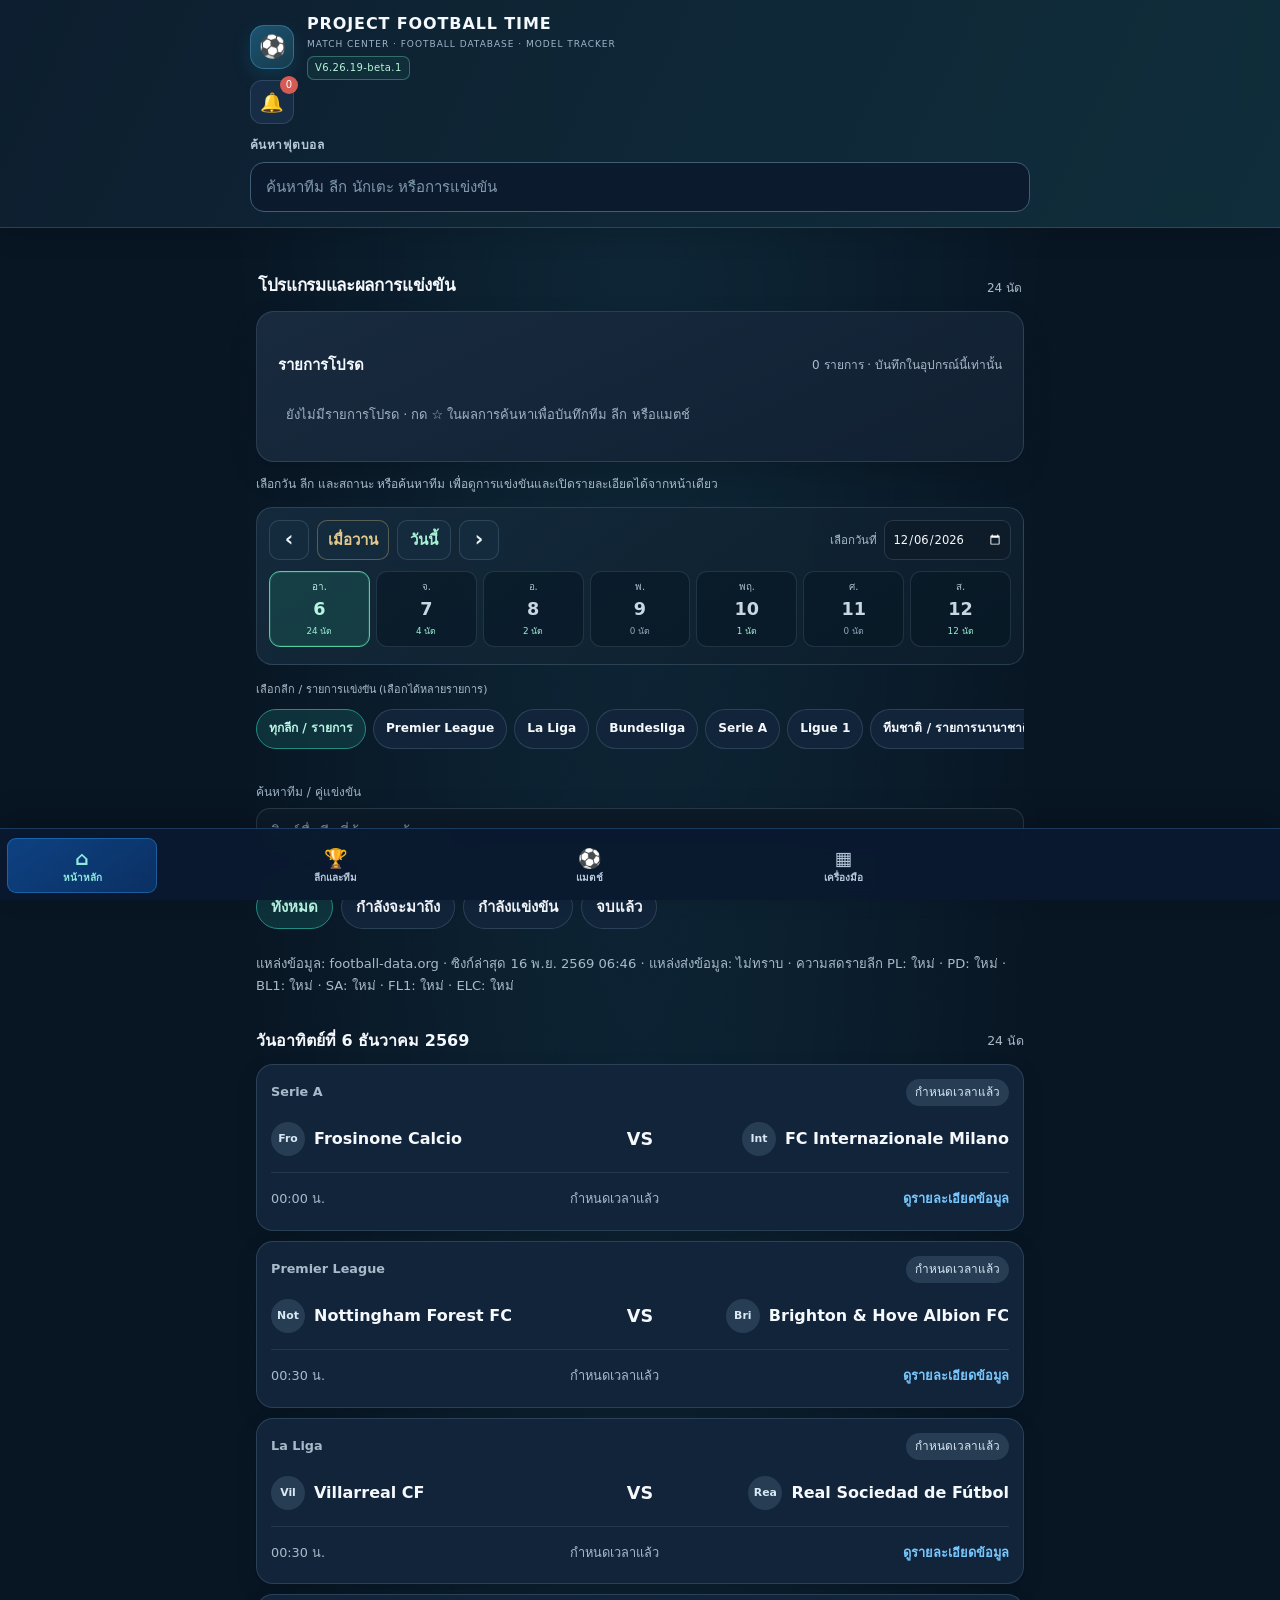
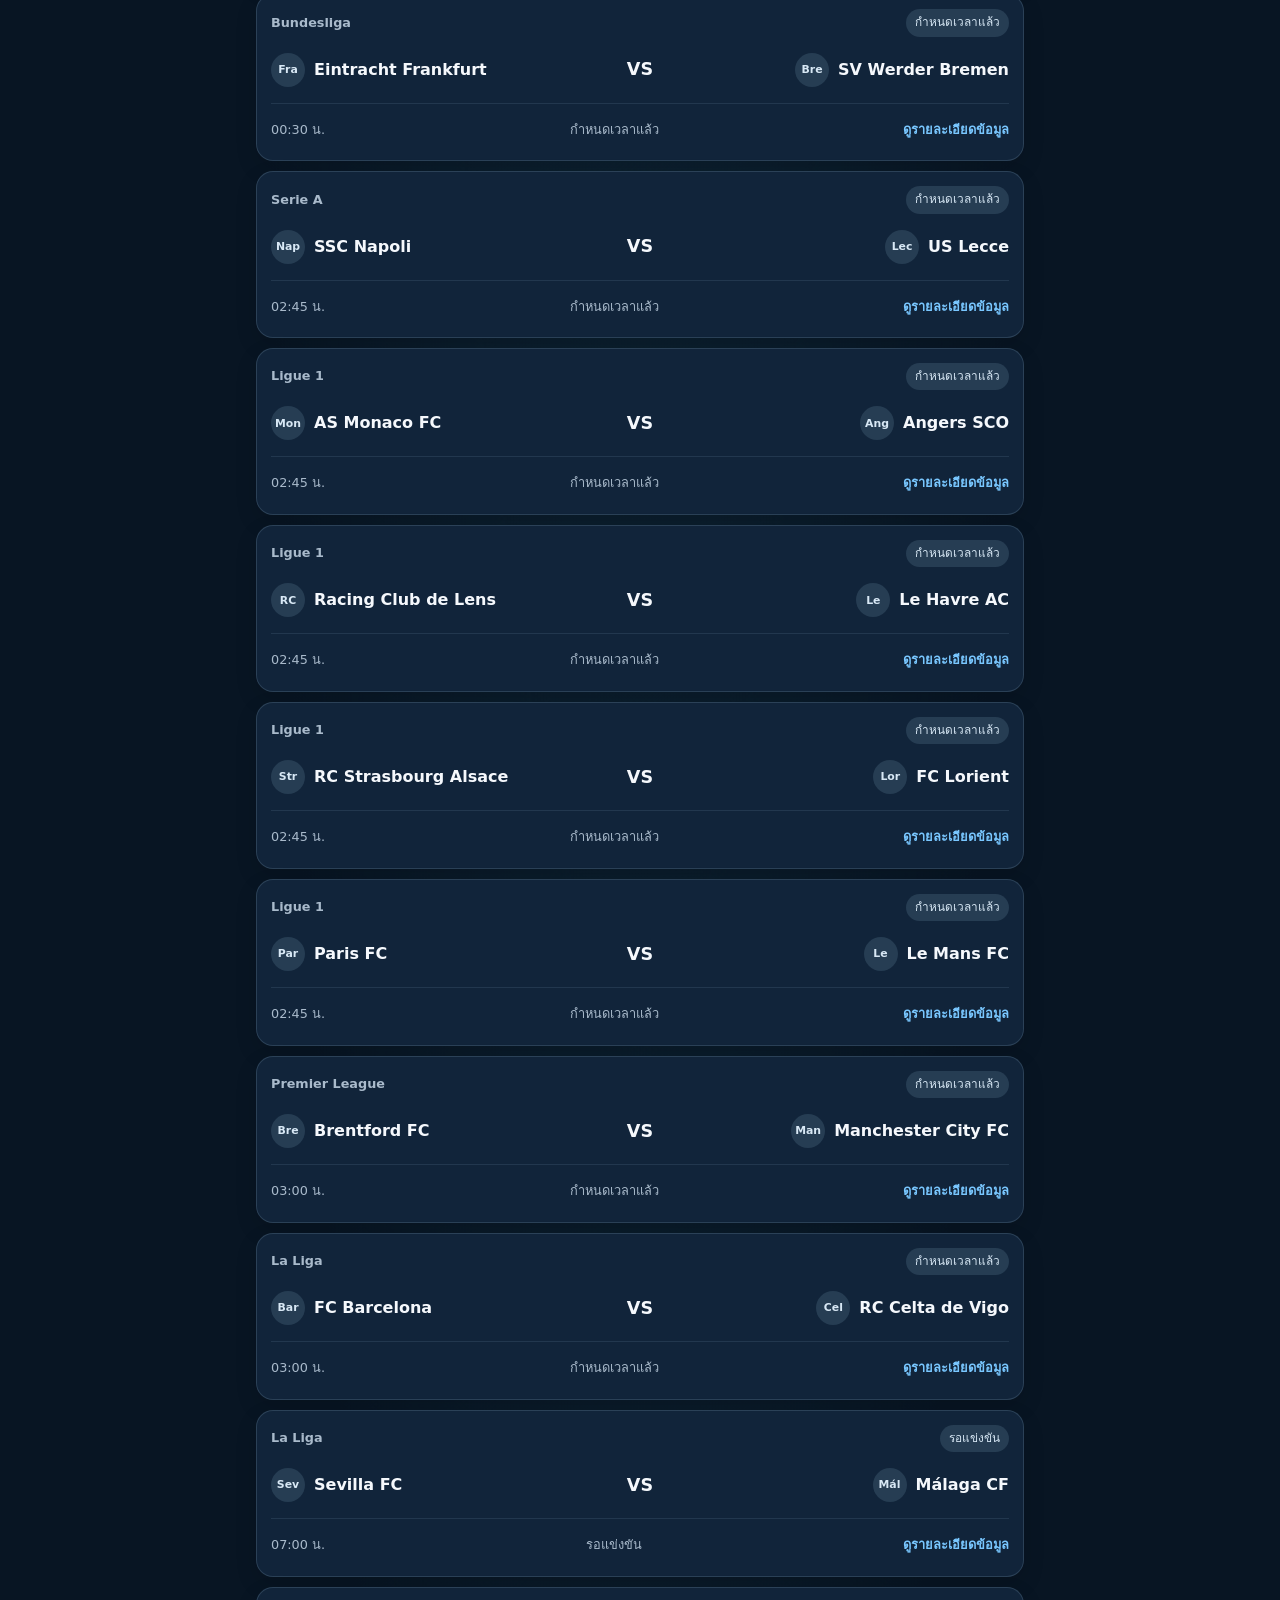
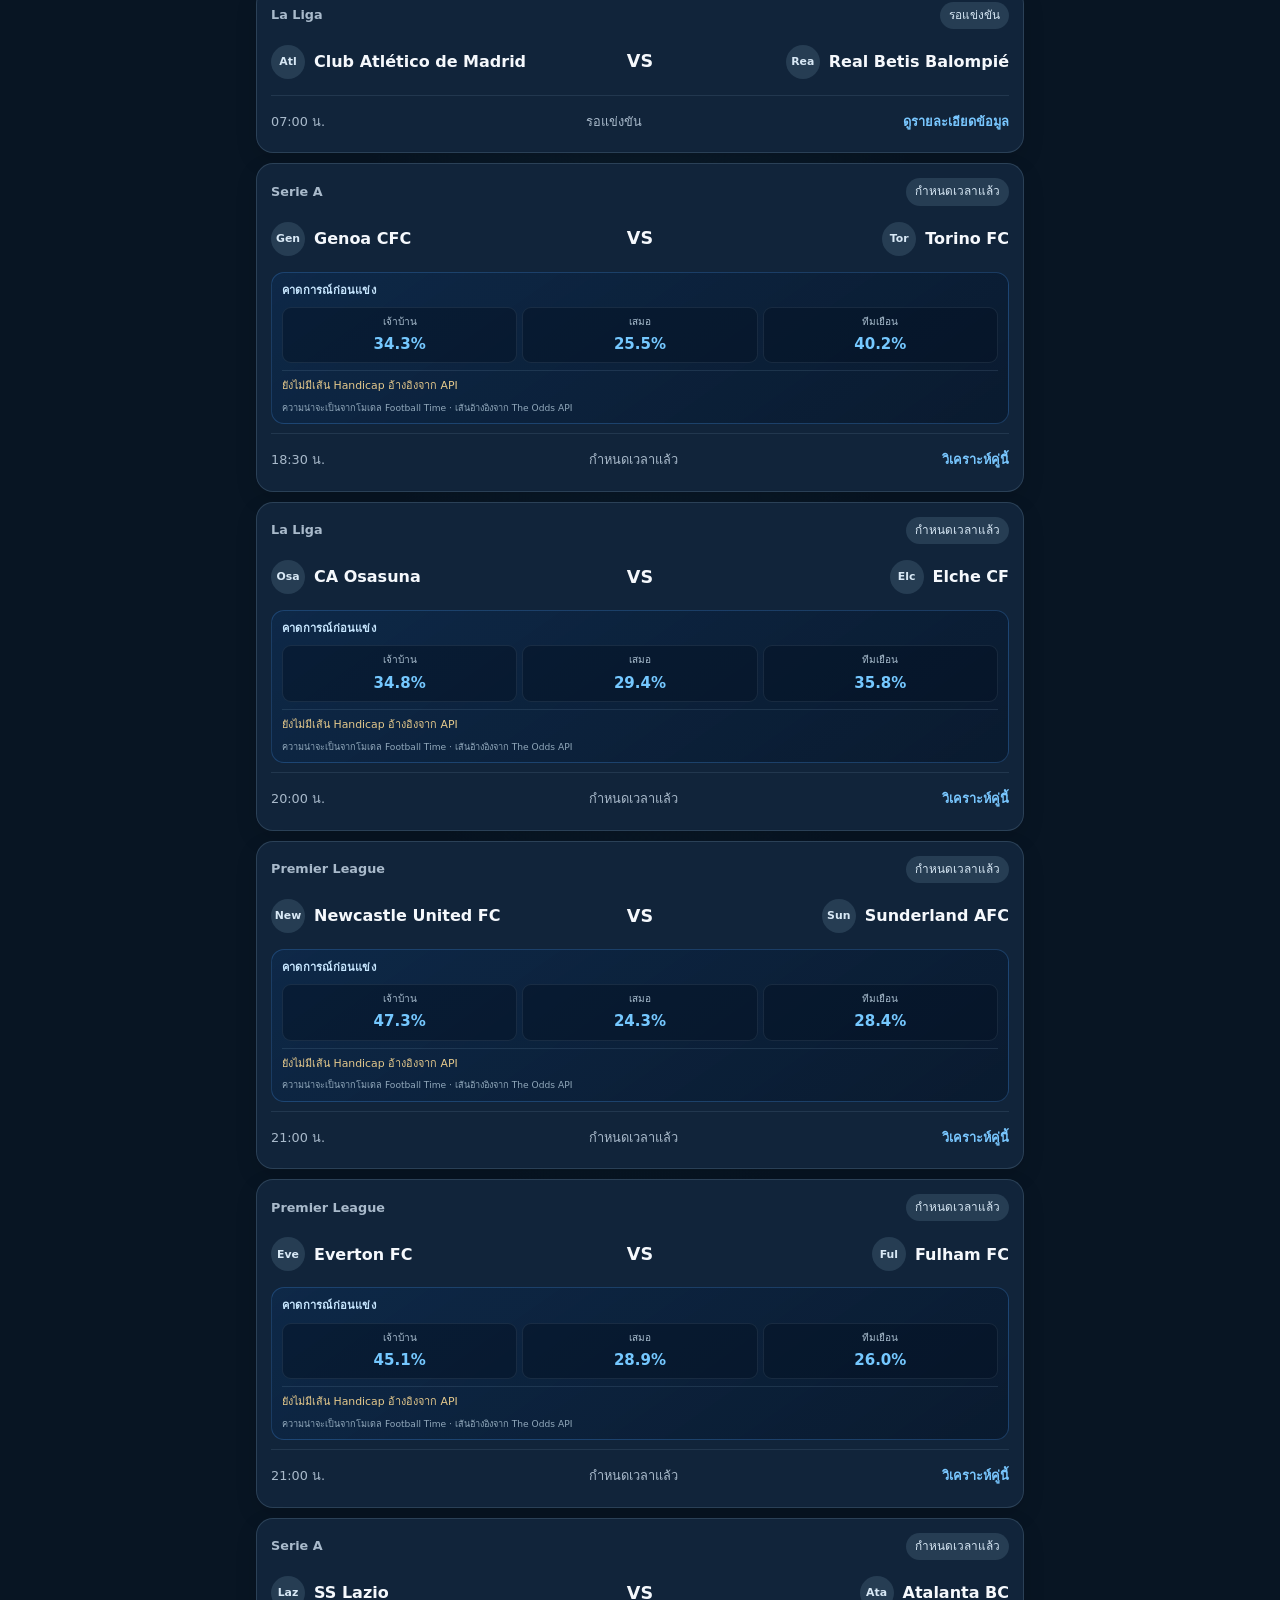
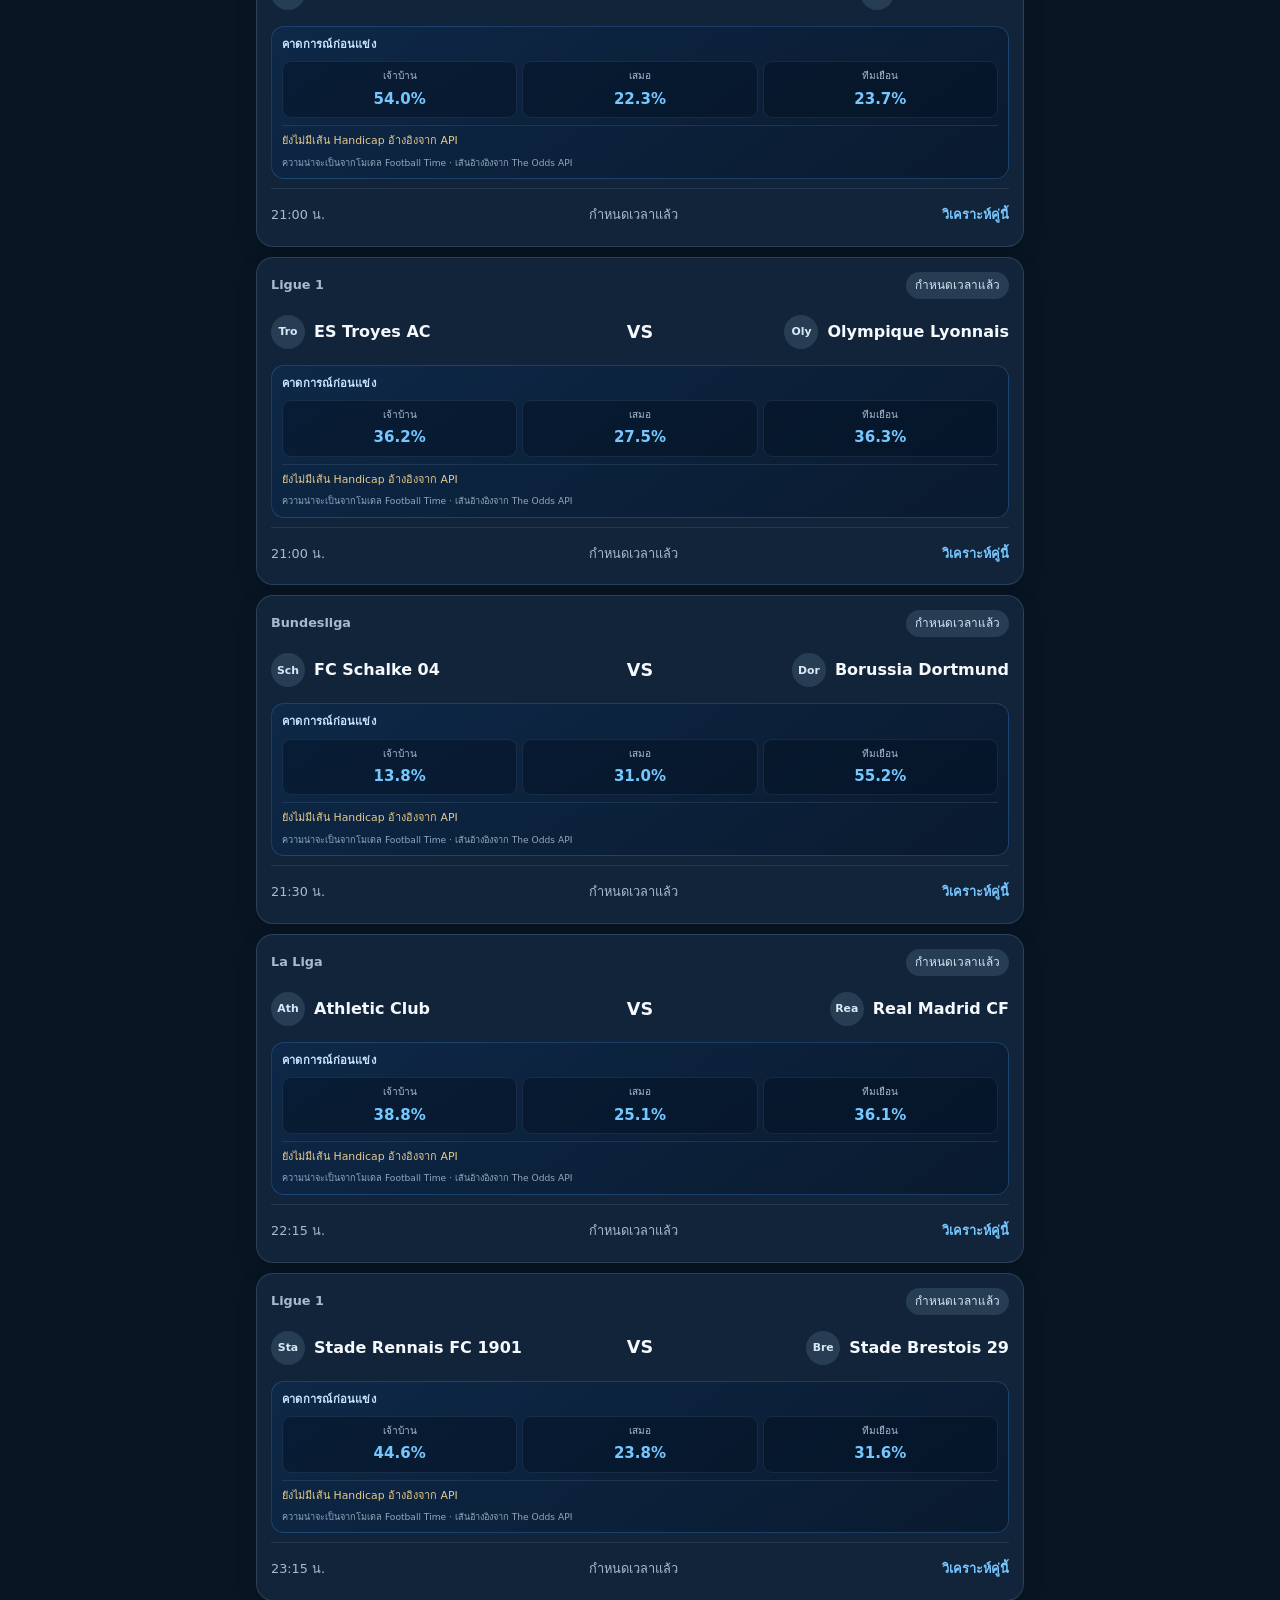
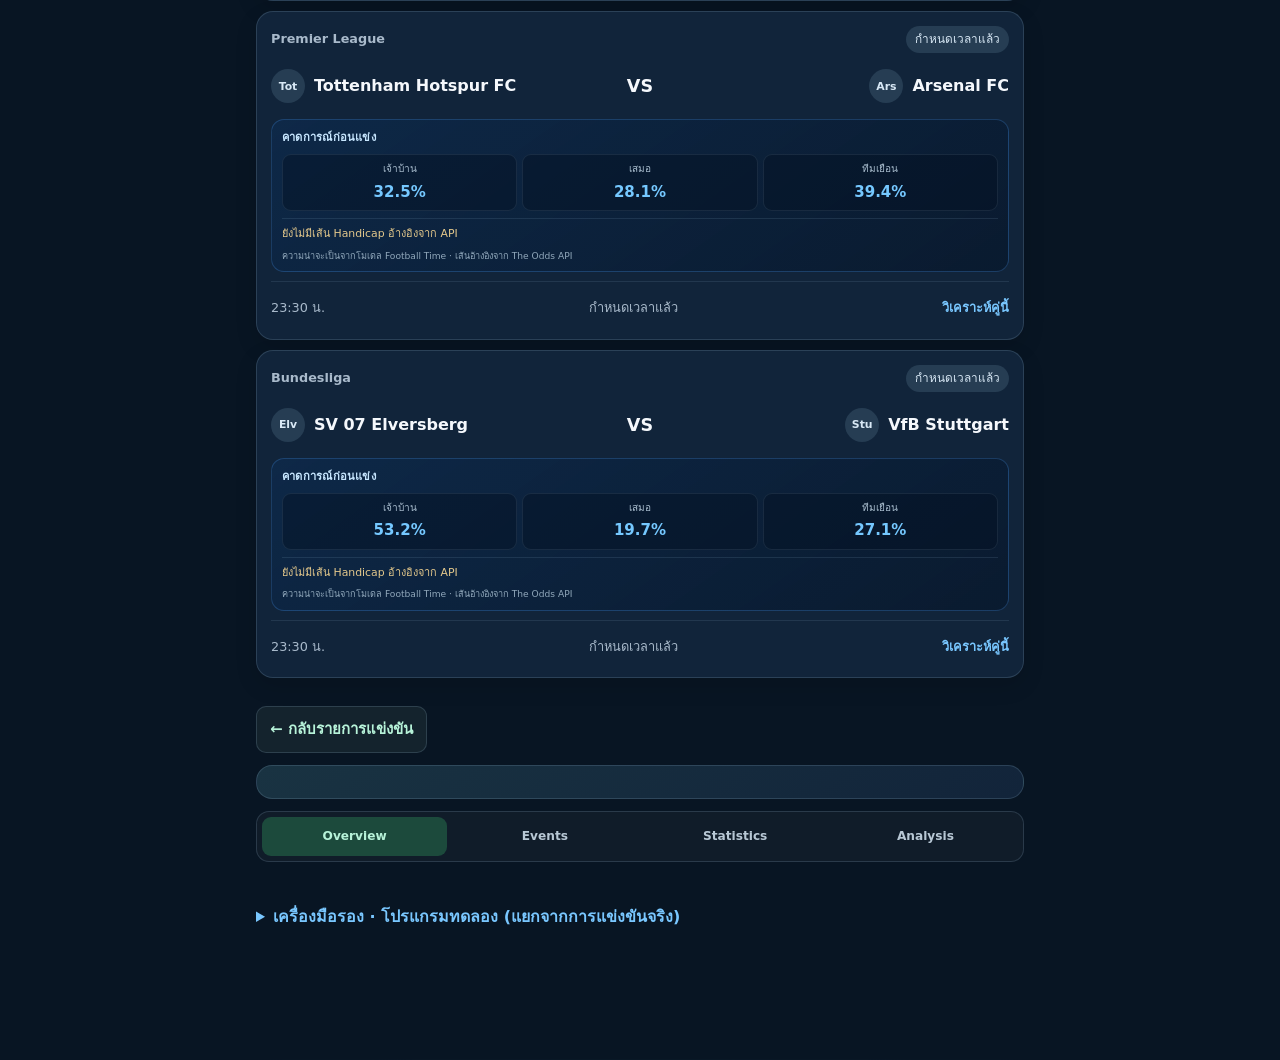
==== index.html @ b50a0e10 "Bump app version for individual image loading" ====
<!doctype html>
<html lang="th">
<head>
<meta charset="utf-8">
<meta name="viewport" content="width=device-width, initial-scale=1, viewport-fit=cover">
<meta name="theme-color" content="#0b1420">
<meta name="application-version" content="6.26.18-beta.1">
<title>Project Football Time V6.26.19-beta.1</title>
<link rel="manifest" href="manifest.webmanifest">
<style>
:root{color-scheme:dark;--bg:#101820;--panel:#1b2934;--muted:#9aabb7;--green:#66d9a6;--gold:#e7bd72;--line:#344653}
*{box-sizing:border-box}body{margin:0;background:var(--bg);color:#f4f7f9;font:15px system-ui,-apple-system,"Noto Sans Thai",sans-serif}
header{padding:18px;background:#14232d;position:sticky;top:0;z-index:3;border-bottom:1px solid var(--line)}
.brand{display:flex;align-items:center;gap:12px}.logo{width:42px;height:42px;border-radius:12px;background:#193c37;display:grid;place-items:center;font-size:22px}
h1{font-size:18px;margin:0}.sub,.small,.notice{font-size:11px;color:var(--muted)}.sub{margin-top:3px}
main{padding:15px;max-width:760px;margin:auto;padding-bottom:90px}.page{display:none}.page.active{display:block}
.stats{display:grid;grid-template-columns:repeat(3,1fr);gap:8px;margin-bottom:15px}.stat,.card{background:var(--panel);border:1px solid #263945;border-radius:14px;padding:13px;margin:10px 0}.stat b{font-size:22px;display:block}.stat span{font-size:11px;color:var(--muted)}
.sectionhead,.topline{display:flex;justify-content:space-between;align-items:center;gap:8px;margin:16px 0 9px}.sectionhead h2{font-size:16px;margin:0}
button,select,input{font:inherit}.primary,.secondary,.detail,.result-button{border-radius:10px;padding:11px;border:1px solid var(--line);background:#14232d;color:#e8f0f4}
.primary{width:100%;border:0;background:#28785e;color:white;font-weight:700;margin:4px 0 10px}.secondary{margin:3px 5px 3px 0}
.tag,.result-status{font-size:10px;background:#30414d;color:#d3e0e7;padding:5px 8px;border-radius:7px}
.league-line{display:flex;align-items:center;gap:9px}.league-logo,.team-crest{width:30px;height:30px;object-fit:contain;flex-shrink:0}.league-name{font-size:12px;color:var(--muted)}
.teams{font-size:17px;font-weight:700;margin:9px 0}.vs{font-size:10px;color:var(--muted);font-weight:500;margin:0 5px}
.grid{display:grid;grid-template-columns:1fr 1fr;gap:12px;border-top:1px solid var(--line);padding-top:12px;margin-top:12px}.label{display:block;font-size:10px;color:var(--muted);margin-bottom:4px}.value{font-size:14px;font-weight:650}.handicap{font-size:19px;color:var(--green);font-weight:750}.missing{color:var(--gold)}
.detail,.result-button{width:100%;margin-top:10px}.extra,.result-form{display:none;background:#14232d;padding:11px;border-radius:9px;margin-top:9px;font-size:12px}.extra.open,.result-form.open{display:block}
.nav{position:fixed;bottom:0;left:0;right:0;background:#14232d;border-top:1px solid var(--line);display:flex;justify-content:flex-start;gap:4px;overflow-x:auto;padding:9px 4px calc(9px + env(safe-area-inset-bottom));z-index:4}.nav button{flex:0 0 auto}
.nav button{border:0;background:transparent;color:#dce5eb;font-size:12px;padding:8px}.nav button.active{color:var(--green);background:#203b39;border-radius:9px}
table{width:100%;border-collapse:collapse;font-size:12px;white-space:nowrap}td,th{padding:9px 6px;border-bottom:1px solid var(--line);text-align:right}td:first-child,th:first-child{text-align:left}th{color:var(--muted);font-weight:600}
.field{display:flex;flex-direction:column;gap:5px;margin:9px 0}.field label{font-size:11px;color:var(--muted)}.field input,.field select,.filter{width:100%;background:#101c24;border:1px solid #405461;border-radius:9px;padding:10px;color:#fff}
.formgrid{display:grid;grid-template-columns:1fr 1fr;gap:8px}.full{grid-column:1/-1}.form-actions{display:flex;gap:8px}.form-actions>*{flex:1}
.pillrow{display:flex;gap:7px;overflow:auto;padding:4px 0 9px}.pill{flex:0 0 auto;border:1px solid var(--line);border-radius:20px;background:#14232d;color:#dce5eb;padding:8px 12px;font-size:12px}.pill.active{background:#1c4a3c;border-color:#397b68;color:#b7f3d9}
.league-grid{display:grid;grid-template-columns:1fr 1fr;gap:9px}.league-card{background:#14232d;border:1px solid var(--line);border-radius:12px;padding:11px;display:flex;gap:9px;align-items:center;min-width:0}.league-card b{font-size:12px}.league-card small{display:block;color:var(--muted);font-size:10px}
.match-row{padding:10px 0;border-bottom:1px solid var(--line)}.match-row:last-child{border:0}.match-teams{font-weight:650;font-size:13px}.match-meta{font-size:10px;color:var(--muted);margin-top:4px}
.empty{text-align:center;color:var(--muted);padding:22px}.notice{line-height:1.7;margin-top:15px}
@media(max-width:380px){.stats{gap:5px}.stat{padding:9px 6px}.stat b{font-size:19px}.nav button{font-size:10px;padding:8px 6px}.league-grid{grid-template-columns:1fr}}

/* Phase 4.1: team form */
.form-controls{display:grid;grid-template-columns:1fr 1fr;gap:9px}.form-summary{display:grid;grid-template-columns:repeat(3,1fr);gap:8px;margin:10px 0}.form-stat{background:#14232d;border:1px solid var(--line);border-radius:11px;padding:11px 8px;text-align:center}.form-stat b{display:block;font-size:20px}.form-stat span{font-size:10px;color:var(--muted)}.form-result{display:inline-grid;place-items:center;min-width:25px;padding:4px 7px;border-radius:6px;font-size:10px;font-weight:750}.form-result.win{background:#174b38;color:#a8f0cc}.form-result.draw{background:#554523;color:#f4d58e}.form-result.loss{background:#542e35;color:#ffc0c0}.form-bar{display:flex;gap:5px;height:9px;border-radius:9px;overflow:hidden;background:#30414d}.form-bar span{display:block;height:100%}.form-match{display:flex;justify-content:space-between;align-items:center;gap:10px;padding:11px 0;border-bottom:1px solid var(--line)}.form-match:last-child{border:0}.form-match-main{min-width:0}.form-match-main b{font-size:12px}.form-match-main small{display:block;font-size:10px;color:var(--muted);margin-top:3px}.form-match-score{display:flex;align-items:center;gap:8px;white-space:nowrap;font-weight:750}.form-note{font-size:10px;color:var(--muted);line-height:1.6}
@media(max-width:380px){.form-controls{grid-template-columns:1fr}.form-summary{gap:5px}.form-stat{padding:9px 4px}.form-stat b{font-size:18px}}

/* Phase 4.2: team profile */
.profile-hero{display:flex;align-items:center;gap:12px}.profile-hero .team-crest{width:48px;height:48px}.profile-kpis{display:grid;grid-template-columns:repeat(2,1fr);gap:8px;margin:12px 0}.profile-kpi{background:#14232d;border:1px solid var(--line);border-radius:11px;padding:11px}.profile-kpi b{display:block;font-size:19px}.profile-kpi span{font-size:10px;color:var(--muted)}.profile-meter{height:8px;border-radius:8px;background:#30414d;overflow:hidden;margin-top:6px}.profile-meter span{display:block;height:100%;background:#16a36a}.profile-note{font-size:10px;color:var(--muted);line-height:1.65;margin-top:10px}
@media(max-width:380px){.profile-kpis{gap:5px}.profile-kpi{padding:9px 7px}.profile-kpi b{font-size:17px}}

/* Phase 4.3: home and away comparison */
.venue-columns{display:grid;grid-template-columns:1fr 1fr;gap:9px}.venue-panel{background:#14232d;border:1px solid var(--line);border-radius:11px;padding:11px;min-width:0}.venue-panel h3{font-size:13px;margin:0 0 10px}.venue-kpis{display:grid;grid-template-columns:1fr 1fr;gap:9px}.venue-kpis b{display:block;font-size:17px}.venue-kpis span{font-size:10px;color:var(--muted)}.venue-rate{height:7px;background:#30414d;border-radius:8px;overflow:hidden;margin-top:5px}.venue-rate span{display:block;height:100%;background:#16a36a}.venue-difference{font-size:11px;color:var(--muted);line-height:1.7;margin-top:12px}.venue-empty{font-size:11px;color:var(--muted);padding:8px 0}@media(max-width:380px){.venue-columns{gap:5px}.venue-panel{padding:8px}.venue-kpis{gap:6px}.venue-kpis b{font-size:15px}}

/* Phase 4 unified database workspace */
.db-subnav{display:flex;gap:7px;overflow-x:auto;padding:5px 0 10px;position:sticky;top:78px;background:var(--bg);z-index:2;scrollbar-width:thin}.db-subnav button{flex:0 0 auto;border:1px solid var(--line);border-radius:18px;background:#14232d;color:#dce5eb;padding:8px 12px;font-size:11px;white-space:nowrap}.db-subnav button.active{background:#1c4a3c;border-color:#397b68;color:#b7f3d9}.db-panel{display:none}.db-panel.active{display:block}.prob-grid{display:grid;grid-template-columns:repeat(3,1fr);gap:8px;margin:12px 0}.prob-outcome{background:#14232d;border:1px solid var(--line);border-radius:11px;padding:12px 7px;text-align:center}.prob-outcome b{display:block;font-size:22px}.prob-outcome span{font-size:10px;color:var(--muted)}.prob-level{font-size:10px;color:var(--green);margin-top:5px}.prob-reasons{font-size:11px;line-height:1.7;color:var(--muted);padding-left:18px}.calibration-row{display:grid;grid-template-columns:1fr auto auto;gap:10px;padding:9px 0;border-bottom:1px solid var(--line);font-size:11px}.calibration-row:last-child{border:0}.db-kpis{display:grid;grid-template-columns:repeat(2,1fr);gap:8px}.db-kpi{background:#14232d;border:1px solid var(--line);border-radius:10px;padding:11px}.db-kpi b{display:block;font-size:19px}.db-kpi span{font-size:10px;color:var(--muted)}.quality-note{border-left:3px solid var(--gold);padding:8px 10px;background:#252b2d;border-radius:5px;font-size:10px;line-height:1.6;color:var(--muted);margin-top:10px}@media(max-width:380px){.db-subnav{top:72px}.prob-outcome{padding:10px 4px}.prob-outcome b{font-size:19px}}

/* Phase 5: advanced analysis */
.p5-score{display:grid;grid-template-columns:repeat(2,minmax(0,1fr));gap:8px;margin:10px 0}.p5-metric{background:#14232d;border:1px solid var(--line);border-radius:10px;padding:11px}.p5-metric b{display:block;font-size:20px}.p5-metric span{font-size:10px;color:var(--muted)}.p5-bar{height:7px;background:#344653;border-radius:8px;overflow:hidden;margin-top:7px}.p5-bar i{display:block;height:100%;background:var(--green)}.p5-row{display:flex;justify-content:space-between;gap:10px;padding:9px 0;border-bottom:1px solid var(--line);font-size:12px}.p5-row:last-child{border:0}.p5-note{padding:10px;border-left:3px solid var(--gold);background:#252b2d;border-radius:5px;color:var(--muted);font-size:11px;line-height:1.65;margin:9px 0}.p5-good{color:var(--green)}.p5-warn{color:var(--gold)}.p5-bad{color:#f39b8f}@media(max-width:380px){.p5-score{grid-template-columns:1fr 1fr}}
 .app-version{display:inline-block;margin-top:5px;padding:3px 7px;border:1px solid #405461;border-radius:7px;color:#b7f3d9;font-size:10px;letter-spacing:.04em}.league-status{display:block;margin-top:4px;color:var(--muted);font-size:9px}.league-data-status{margin:9px 0;padding:9px 11px;border:1px solid var(--line);border-radius:9px;color:var(--muted);font-size:11px;line-height:1.6;background:#14232d}
.experiment-panel{margin-top:12px;padding-top:11px;border-top:1px solid var(--line)}.experiment-kpis{display:grid;grid-template-columns:repeat(3,1fr);gap:6px;margin:8px 0}.experiment-kpi{background:#14232d;border:1px solid var(--line);border-radius:9px;padding:8px;text-align:center}.experiment-kpi b{display:block;font-size:17px}.experiment-kpi span{font-size:9px;color:var(--muted)}.experiment-reasons{font-size:10px;line-height:1.6;color:var(--muted);padding-left:17px}.experiment-result{display:grid;grid-template-columns:1fr 1fr;gap:7px;margin-top:8px}.experiment-result input{width:100%;background:#101c24;border:1px solid #405461;border-radius:9px;padding:9px;color:#fff}.experiment-actions{margin-top:8px}.experiment-status{font-size:11px;line-height:1.6;color:var(--muted)}.result-button[hidden],.result-form[hidden]{display:none!important}#showAdd[hidden],#importBackup[hidden]{display:none!important}
.mc-mockup-launch{display:grid;gap:3px;margin:10px 0 14px;padding:11px 13px;border:1px solid rgba(102,217,166,.28);border-radius:12px;background:rgba(28,74,60,.18)}.mc-mockup-launch a{color:#b7f3d9;font-size:12px;font-weight:750;text-decoration:none}.mc-mockup-launch small{color:var(--muted);font-size:10px}
</style>
<link rel="stylesheet" href="./css/ui-refresh.css?v=1">
<link rel="stylesheet" href="./css/football-discovery.css?v=1">
<link rel="stylesheet" href="./css/ui-refresh-v2.css?v=1">
<link rel="stylesheet" href="./css/design-system.css?v=1">
<link rel="stylesheet" href="./css/football-research.css?v=1">
<link rel="stylesheet" href="./css/match-center.css?v=7">
<link rel="stylesheet" href="./css/primary-navigation.css?v=2">
<link rel="stylesheet" href="./css/analysis-refinement.css?v=1">
<link rel="stylesheet" href="./css/notification-center.css?v=1">
<link rel="stylesheet" href="./css/manual-match-research.css?v=1">
<script src="./js/asian-handicap.js"></script>
<script src="./js/handicap-history.js"></script>
<script src="./js/handicap-reference.js"></script>
</head>
<body>
<header><div class="brand"><div class="logo">⚽</div><div><h1>PROJECT FOOTBALL TIME</h1><div class="sub">MATCH CENTER · FOOTBALL DATABASE · MODEL TRACKER</div><span class="app-version">V6.26.19-beta.1</span></div></div><button type="button" id="pftNotificationButton" class="pft-notification-trigger" aria-label="เปิดศูนย์การแจ้งเตือน" title="การแจ้งเตือน">🔔<span id="pftNotificationUnread" class="pft-notification-count"></span></button></header>
<dialog id="pftNotificationDialog" class="pft-notification-dialog" aria-labelledby="pftNotificationTitle"><div class="pft-notification-head"><h2 id="pftNotificationTitle">การแจ้งเตือน</h2><div class="pft-notification-actions"><button type="button" id="pftNotificationClear">ล้างทั้งหมด</button><button type="button" id="pftNotificationClose" aria-label="ปิด">ปิด</button></div></div><div id="pftNotificationList" class="pft-notification-list"></div></dialog><div id="pftToastRoot" class="pft-toast-root" aria-live="polite" aria-atomic="false"></div>
<main id="main">
<section id="home" class="page active">
<div class="sectionhead"><h2>โปรแกรมและผลการแข่งขัน</h2><span class="small" id="matchCenterCount">กำลังโหลด…</span></div>
 <p class="profile-note">เลือกวัน ลีก และสถานะ หรือค้นหาทีม เพื่อดูการแข่งขันและเปิดรายละเอียดได้จากหน้าเดียว</p>

 <div id="matchCenterApp">
  <div class="mc-calendar" aria-label="ปฏิทินโปรแกรมแข่งขัน">
   <div class="mc-calendar-heading">
    <button type="button" class="mc-calendar-nav" data-calendar-shift="-7" aria-label="ย้อนกลับ 7 วัน">‹</button>
    <button type="button" class="mc-calendar-yesterday">เมื่อวาน</button>
    <button type="button" class="mc-calendar-today">วันนี้</button>
    <button type="button" class="mc-calendar-nav" data-calendar-shift="7" aria-label="ไปข้างหน้า 7 วัน">›</button>
    <label class="mc-calendar-picker"><span>เลือกวันที่</span><input id="matchCenterDate" type="date" aria-label="เลือกวันที่แข่งขัน"></label>
   </div>
   <div id="matchCenterDateStrip" class="mc-date-strip" role="group" aria-label="เลือกวันแข่งขัน"></div>
  </div>
  <div class="mc-league-filter-wrap"><div class="mc-filter-caption">เลือกลีก / รายการแข่งขัน (เลือกได้หลายรายการ)</div><div id="matchCenterLeagueFilters" class="mc-league-filters" role="group" aria-label="เลือกลีกและรายการแข่งขัน"></div></div>
  <div class="mc-toolbar"><div class="field"><label for="matchCenterSearch">ค้นหาทีม / คู่แข่งขัน</label><input id="matchCenterSearch" class="filter" type="search" placeholder="พิมพ์ชื่อทีมที่ต้องการค้นหา" autocomplete="off"></div></div>
  <div class="mc-filters" role="group" aria-label="กรองการแข่งขัน">
   <button type="button" class="mc-filter active" data-match-filter="all" aria-pressed="true">ทั้งหมด</button>
   <button type="button" class="mc-filter" data-match-filter="upcoming" aria-pressed="false">กำลังจะมาถึง</button>
   <button type="button" class="mc-filter" data-match-filter="live" aria-pressed="false">กำลังแข่งขัน</button>
   <button type="button" class="mc-filter" data-match-filter="finished" aria-pressed="false">จบแล้ว</button>
  </div>
  <div class="mc-data-line"><span id="matchCenterDataState">กำลังรอฐานข้อมูลฟุตบอล</span></div>
  <div id="matchCenterMatches" aria-live="polite"><div class="mc-empty">กำลังโหลดข้อมูลการแข่งขันจากฐานข้อมูลหลัก…</div></div>
  <section id="unifiedMatchDetail" class="mc-detail-view" aria-live="polite" hidden>
    <div class="mc-detail-toolbar"><button type="button" id="mcDetailBack" class="mc-detail-back">← กลับรายการแข่งขัน</button><span id="mcDetailCompetition" class="mc-detail-competition"></span></div>
    <div id="mcDetailSummary" class="mc-detail-summary"></div>
    <nav class="mc-detail-tabs" role="tablist" aria-label="รายละเอียดการแข่งขัน">
      <button type="button" class="active" data-mc-detail-tab="overview" role="tab" aria-selected="true">Overview</button>
      <button type="button" data-mc-detail-tab="events" role="tab" aria-selected="false">Events</button>
      <button type="button" data-mc-detail-tab="statistics" role="tab" aria-selected="false">Statistics</button>
      <button type="button" data-mc-detail-tab="analysis" role="tab" aria-selected="false">Analysis</button>
    </nav>
    <div id="mcDetailPanel" class="mc-detail-panel" role="tabpanel"></div>
  </section>
 </div>
 <details class="mc-experiment">
  <summary>เครื่องมือรอง · โปรแกรมทดลอง (แยกจากการแข่งขันจริง)</summary>
  <div class="quality-note">ข้อมูลด้านล่างเป็นชุดโปรแกรมทดลองเพื่อทดสอบระบบ ไม่ใช่โปรแกรมแข่งขันจริงของ 5 ลีกหลัก และไม่นำมาปะปนกับ Match Center</div>
  <div class="sectionhead"><h2>โปรแกรมทดลอง 11–20 พ.ย. 2026</h2><span class="small" id="testFixturesCount">กำลังโหลด…</span></div>
  <div id="testFixtureDays" class="fixture-day-tabs" aria-label="เลือกวันที่แข่งขัน"></div>
  <div id="testFixturesList"><div class="empty">กำลังโหลดโปรแกรมทดลอง…</div></div>
 </details>
</section>
<section id="summary" class="page">
 <div class="sectionhead"><h2>สรุปผลโมเดลทดลอง</h2><span class="small">5 ลีกใหญ่</span></div>
 <p class="profile-note">รวมจำนวนคำทำนาย ผลจริง และตัวชี้วัดการประเมินของแต่ละโมเดลแยกจากหน้ารายการแข่งขัน โดยไม่ปะปนกับ Legacy #001–#011 หรือ Calibration ของ 5 ลีกหลัก</p>
 <div id="testExperimentSummary" class="card"><div class="empty">กำลังเตรียมสรุปผลชุดทดลอง…</div></div>
</section>
<section id="fixtures" class="page">
 <div class="sectionhead"><h2>ฐานข้อมูลฟุตบอล</h2><span class="small" id="dbStatus">กำลังโหลดข้อมูล…</span></div><div class="db-subnav" aria-label="หมวดหมู่ฐานข้อมูล">
 <button class="active" data-db-tab="overview">ภาพรวมลีก</button>
 <button data-db-tab="team">ทีมและฟอร์ม</button>
 <button data-db-tab="matchStats">H2H และสถิติลีก</button>
 <button data-db-tab="probability">ความน่าจะเป็น</button>
 <button data-db-tab="accuracy">ความแม่นยำ</button>
 <button data-db-tab="advanced">วิเคราะห์เชิงลึก</button>
</div><div class="db-panel active" id="dbtab-overview"><div class="card"><div class="small">อัปเดตฐานข้อมูลล่าสุด</div><div class="value" id="dbUpdated">—</div><div class="small" id="dbSource" style="margin-top:5px">ข้อมูลจาก football-data.org</div></div>
 <div class="sectionhead"><h2>เลือกลีก</h2><span class="small" id="leagueCount">8 ลีก</span></div><div id="leagueCards" class="league-grid"></div>
 <div class="pillrow" id="leaguePicker"></div>
  <div class="league-data-status" id="leagueDataStatus" role="status">กำลังตรวจสอบสถานะข้อมูลของลีก…</div>
 <div class="sectionhead"><h2 id="selectedLeagueTitle">Premier League</h2><span class="small" id="selectedLeagueCountry"></span></div>
 <div class="card"><div class="topline"><b>ตารางคะแนน</b><span class="small" id="tableSeason">ฤดูกาล —</span></div><div style="overflow-x:auto"><table><thead><tr><th>#</th><th>ทีม</th><th>แข่ง</th><th>ชนะ</th><th>เสมอ</th><th>แพ้</th><th>ได้/เสีย</th><th>ต่าง</th><th>แต้ม</th></tr></thead><tbody id="standingsBody"><tr><td colspan="9">กำลังโหลด…</td></tr></tbody></table></div></div>
 <div class="card"><div class="topline"><b>ทีมในลีก</b><span class="small" id="teamCount">—</span></div><div id="teamList"></div></div>
 <div class="card"><div class="topline"><b>โปรแกรมและผลการแข่งขัน</b><span class="small" id="matchCount">—</span></div><div class="field"><label for="matchFilter">กรองการแข่งขัน</label><select id="matchFilter" class="filter"><option value="ALL">ทั้งหมด</option><option value="SCHEDULED">กำหนดแข่งขัน</option><option value="TIMED">มีเวลาแข่งขัน</option><option value="FINISHED">จบแล้ว</option></select></div><div id="databaseMatches"></div></div>
 <p class="notice">ข้อมูลฐานฟุตบอลเป็นข้อมูลอ้างอิงแบบอ่านอย่างเดียว ไม่แก้ไขรายการทดสอบที่คุณบันทึกไว้</p>
</div>
<div class="db-panel" id="dbtab-form">
 <div class="sectionhead"><h2>ฟอร์มทีมย้อนหลัง</h2><span class="small">PHASE 4.1</span></div>
 <div class="card">
  <div class="form-controls">
   <div class="field"><label for="formLeagueSelect">เลือกลีก</label><select id="formLeagueSelect" class="filter"><option value="">กำลังโหลดลีก…</option></select></div>
   <div class="field"><label for="formTeamSelect">เลือกทีม</label><select id="formTeamSelect" class="filter"><option value="">กำลังโหลดทีม…</option></select></div>
   <div class="field full"><label for="formMatchLimit">จำนวนการแข่งขันย้อนหลัง</label><select id="formMatchLimit" class="filter"><option value="5">5 นัดล่าสุด</option><option value="10">10 นัดล่าสุด</option></select></div>
  </div>
  <div id="teamFormSummary" class="empty">กำลังเตรียมข้อมูลฟอร์มทีม…</div>
 </div>
 <div class="card"><div class="topline"><b>ผลการแข่งขันย้อนหลัง</b><span class="small" id="teamFormCount">—</span></div><div id="teamFormMatches"><div class="empty">กำลังโหลด…</div></div></div>
 <p class="form-note">คำนวณจากการแข่งขันสถานะ FINISHED ที่มีสกอร์จริงในฐานข้อมูลลีกและฤดูกาลที่เลือกเท่านั้น หากข้อมูลไม่ครบ ระบบจะไม่คาดเดาผลการแข่งขัน</p>
</div>
<div class="db-panel" id="dbtab-homeaway">
 <div class="sectionhead"><h2>วิเคราะห์ผลงานเหย้า / เยือน</h2><span class="small">PHASE 4.3</span></div>
 <div class="card"><div class="form-controls">
  <div class="field"><label for="venueLeagueSelect">เลือกลีก</label><select id="venueLeagueSelect" class="filter"><option value="">กำลังโหลดลีก…</option></select></div>
  <div class="field"><label for="venueTeamSelect">เลือกทีม</label><select id="venueTeamSelect" class="filter"><option value="">กำลังโหลดทีม…</option></select></div>
  <div class="field full"><label for="venueMatchLimit">ช่วงข้อมูล</label><select id="venueMatchLimit" class="filter"><option value="ALL">ทั้งฤดูกาล</option><option value="5">5 นัดล่าสุดของแต่ละสนาม</option><option value="10">10 นัดล่าสุดของแต่ละสนาม</option></select></div>
 </div><div id="venueAnalysisSummary" class="empty">กำลังเตรียมข้อมูลผลงานเหย้าและเยือน…</div></div>
 <div class="card"><div class="topline"><b>เปรียบเทียบผลงาน</b><span class="small" id="venueSeason">ฤดูกาล —</span></div><div id="venueComparison"><div class="empty">กำลังโหลด…</div></div></div>
 <div class="card"><div class="topline"><b>ผลการแข่งขันแยกตามสนาม</b><span class="small" id="venueMatchCount">—</span></div><div id="venueMatchList"><div class="empty">กำลังโหลด…</div></div></div>
 <p class="profile-note">คำนวณจากผลการแข่งขันสถานะ FINISHED ที่มีสกอร์จริง แยกเฉพาะเกมที่ทีมลงเล่นเป็นเจ้าบ้านหรือทีมเยือน ตัวเลขเป็นสถิติย้อนหลัง ไม่ใช่การรับประกันผลในอนาคต</p>
</div>
<div class="db-panel" id="dbtab-profile">
 <div class="sectionhead"><h2>ภาพรวมข้อมูลทีม</h2><span class="small">PHASE 4.2</span></div>
 <div class="card">
  <div class="form-controls">
   <div class="field"><label for="profileLeagueSelect">เลือกลีก</label><select id="profileLeagueSelect" class="filter"><option value="">กำลังโหลดลีก…</option></select></div>
   <div class="field"><label for="profileTeamSelect">เลือกทีม</label><select id="profileTeamSelect" class="filter"><option value="">กำลังโหลดทีม…</option></select></div>
  </div>
  <div id="teamProfileSummary" class="empty">กำลังเตรียมข้อมูลทีม…</div>
 </div>
 <div class="card"><div class="topline"><b>สถิติประจำฤดูกาล</b><span class="small" id="profileSeason">ฤดูกาล —</span></div><div id="teamProfileStats"><div class="empty">กำลังโหลด…</div></div></div>
 <p class="profile-note">ข้อมูลนี้คำนวณจากตารางคะแนนและผลการแข่งขันที่มีอยู่ในฐานข้อมูลเท่านั้น ไม่ใช่คะแนนความสามารถที่รับประกันผลการแข่งขัน และจะไม่เติมค่าที่ไม่มีในแหล่งข้อมูล</p>
</div>
<div class="db-panel" id="dbtab-h2h">
 <div class="sectionhead"><h2>สถิติการพบกัน (Head-to-Head)</h2><span class="small">PHASE 4.4</span></div>
 <div class="card"><div class="form-controls">
  <div class="field"><label for="h2hLeagueSelect">ลีก</label><select id="h2hLeagueSelect" class="filter"></select></div>
  <div class="field"><label for="h2hSeasonSelect">ฤดูกาล</label><select id="h2hSeasonSelect" class="filter"></select></div>
  <div class="field"><label for="h2hTeamA">ทีมแรก</label><select id="h2hTeamA" class="filter"></select></div>
  <div class="field"><label for="h2hTeamB">ทีมที่สอง</label><select id="h2hTeamB" class="filter"></select></div>
 </div><div id="h2hSummary" class="empty">เลือกทีมเพื่อดูสถิติการพบกัน</div></div>
 <div class="card"><div class="topline"><b>ประวัติการแข่งขัน</b><span class="small" id="h2hCount">—</span></div><div id="h2hMatches"></div></div>
 <p class="profile-note">ใช้ผลการแข่งขันจริงของคู่ทีมในลีกและฤดูกาลที่เลือกเท่านั้น หากพบกันน้อยครั้ง ให้พิจารณาว่าข้อมูลมีข้อจำกัด</p>
</div>
<div class="db-panel" id="dbtab-league">
 <div class="sectionhead"><h2>ภาพรวมสถิติลีก</h2><span class="small">PHASE 4.5</span></div>
 <div class="card"><div class="field"><label for="leagueAnalyticsSelect">เลือกลีก</label><select id="leagueAnalyticsSelect" class="filter"></select></div><div id="leagueAnalyticsSummary" class="empty">กำลังคำนวณสถิติลีก…</div></div>
 <div class="card"><div class="topline"><b>แนวโน้มประตูและผลการแข่งขัน</b><span class="small" id="leagueAnalyticsSeason">—</span></div><div id="leagueAnalyticsDetails"></div></div>
 <p class="profile-note">คำนวณจากแมตช์ FINISHED ที่มีสกอร์ถูกต้องเท่านั้น ไม่รวมการแข่งขันที่ยังไม่จบหรือถูกยกเลิก</p>
</div>
<div class="db-panel" id="dbtab-probability">
 <div class="sectionhead"><h2>วิเคราะห์ความน่าจะเป็นรายคู่</h2><span class="small">PHASE 4.7</span></div>
 <div class="card"><div class="form-controls">
  <div class="field"><label for="probLeagueSelect">เลือกลีก</label><select id="probLeagueSelect" class="filter"></select></div>
  <div class="field"><label for="probMatchSelect">เลือกการแข่งขันที่ยังไม่เริ่ม</label><select id="probMatchSelect" class="filter"></select></div>
 </div><div id="probabilityOutput" class="empty">กำลังเตรียมการวิเคราะห์…</div></div>
 <div class="card"><div class="topline"><b>Asian Handicap อัตโนมัติ</b><span class="small">แหล่งข้อมูล: The Odds API</span></div><div id="automaticHandicapOdds" class="empty">กำลังตรวจสอบข้อมูล Handicap…</div></div>
 <div id="analysisInsightOutput" aria-live="polite"></div>
 <p class="profile-note">ใช้แบบจำลอง Poisson จากประตูได้–เสีย เหย้า/เยือน ฟอร์ม 5 นัด คะแนนต่อเกม และสถิติ H2H เมื่อมีตัวอย่างเพียงพอ ความน่าจะเป็นเป็นค่าประเมินจากข้อมูล ไม่ใช่คำรับประกันผล และระดับความเชื่อมั่นของข้อมูลแยกจากเปอร์เซ็นต์ความน่าจะเป็น</p>
</div>

<div class="db-panel" id="dbtab-advanced">
 <div class="sectionhead"><h2>Advanced Football Analysis</h2><span class="small">PHASE 5 · 5.1–5.5</span></div>
 <div class="card"><div class="form-controls">
  <div class="field"><label for="p5League">ลีก</label><select id="p5League" class="filter"></select></div>
  <div class="field"><label for="p5Team">ทีม</label><select id="p5Team" class="filter"></select></div>
  <div class="field"><label for="p5Fixture">คู่แข่งขันที่ยังไม่เริ่ม (ถ้ามี)</label><select id="p5Fixture" class="filter"></select></div>
 </div><div class="small" id="p5Season">ฤดูกาล —</div></div>
 <div class="card"><div class="topline"><b>5.1 คะแนนความแข็งแกร่งทีม</b><span class="small">เต็ม 100</span></div><div id="p5Strength" class="empty">กำลังคำนวณ…</div></div>
 <div class="card"><div class="topline"><b>5.2 วิเคราะห์เกมรุกและเกมรับ</b><span class="small">จากผลจริง</span></div><div id="p5AttackDefense" class="empty">กำลังคำนวณ…</div></div>
 <div class="card"><div class="topline"><b>5.3 ความพร้อมของทีม</b><span class="small">ผู้เล่น / บาดเจ็บ / แบน</span></div><div id="p5Readiness" class="empty">กำลังตรวจสอบแหล่งข้อมูล…</div></div>
 <div class="card"><div class="topline"><b>5.4 ความเสี่ยงและความไม่แน่นอน</b><span class="small">คะแนนความเสี่ยง</span></div><div id="p5Risk" class="empty">กำลังประเมิน…</div></div>
 <div class="card"><div class="topline"><b>5.5 เหตุผลการวิเคราะห์และคุณภาพข้อมูล</b><span class="small">ตรวจสอบย้อนกลับได้</span></div><div id="p5Explanation" class="empty">กำลังรวบรวมข้อมูล…</div></div>
 <p class="profile-note">คะแนนความแข็งแกร่งเป็นดัชนีเปรียบเทียบภายในลีกและฤดูกาลเดียวกัน ไม่ใช่ความน่าจะเป็นชนะ ส่วนความพร้อมผู้เล่นจะแสดงว่าไม่ทราบเมื่อไม่มี feed ที่เชื่อถือได้ และจะไม่เดาข้อมูลที่ขาดหาย</p>
</div>
<div class="db-panel" id="dbtab-accuracy">
 <div class="sectionhead"><h2>Accuracy &amp; Model Evaluation Center</h2><span class="small">PHASE 5</span></div>
 <div id="probabilityAccuracySummary" class="empty">กำลังตรวจสอบคำทำนายที่บันทึกไว้…</div>
 <div class="card"><div class="topline"><b>การสอบเทียบความน่าจะเป็น</b><span class="small">ค่าประเมินเทียบผลจริง</span></div><div id="probabilityCalibration"></div></div>
 <div class="card"><div class="topline"><b>สถิติ Handicap (แยกจาก 1X2)</b><span class="small">ประเมินจากเส้นและเปอร์เซ็นต์ที่บันทึกก่อนแข่ง</span></div><div id="handicapAccuracySummary"><div class="empty">กำลังตรวจสอบประวัติ Handicap…</div></div></div>
 <div class="card"><div class="topline"><b>รายการวิเคราะห์ Handicap ย้อนหลัง</b><span class="small">Snapshot ไม่แก้ไขย้อนหลัง</span></div><div id="handicapHistoryList" class="probability-history-list"><div class="empty">กำลังเตรียมประวัติ Handicap…</div></div></div>
 <div class="card"><div class="topline"><b>รายการวิเคราะห์ 1X2 ย้อนหลัง</b><span class="small">Snapshot เดิม · ใหม่ไปเก่า</span></div><div id="probabilityHistoryList" class="probability-history-list"><div class="empty">กำลังเตรียมประวัติ…</div></div></div>
 <p class="profile-note">ประเมินเฉพาะ Club 1X2 Snapshot ที่บันทึกก่อนเริ่มแข่ง แยกตามลีก ฤดูกาล และเวอร์ชันโมเดล · ใช้ผลจริงจากสกอร์ FINISHED ก่อนข้อมูล annotation · ไม่แก้ไข Snapshot เดิม · ประเมินเฉพาะ 5 ลีกใหญ่</p>
</div>
</section>
<section id="analysis" class="page"><div class="sectionhead"><h2>แนวทางการวิเคราะห์</h2></div><div class="card"><b>หลักการของโมเดล</b><p class="small">บันทึกคำทำนายก่อนแข่งขัน · แยกความน่าจะเป็นออกจากผลจริง · ไม่แก้คำทำนายย้อนหลัง · ตรวจสอบผลอย่างสม่ำเสมอ</p></div></section>
<section id="archive" class="page"><div class="sectionhead"><h2>คลังประวัติการทดสอบเดิม (Legacy Archive)</h2><span class="small">#001–#011 · อ่านอย่างเดียว</span></div><p class="notice">หน้านี้แยกประวัติรุ่นเก่าออกจากหน้าหลัก ข้อมูลต้นฉบับยังอยู่ใน Local Storage key pft_matches_v1 และไม่มีการลบหรือย้ายข้อมูล</p>
<div class="stats"><div class="stat"><b id="count">00</b><span>รายการ Legacy</span></div><div class="stat"><b id="checkedCount">0</b><span>Legacy ที่ตรวจผลแล้ว</span></div><div class="stat"><b id="goal">0/20</b><span>เป้าหมาย Legacy เดิม</span></div></div>
<button class="primary" id="showAdd" hidden>＋ เพิ่มรายการทดสอบเดิม</button><button class="secondary" id="exportBackup">↓ สำรองข้อมูล JSON</button><button class="secondary" id="importBackup" hidden>↑ นำเข้าข้อมูล JSON</button><input id="importFile" type="file" accept=".json,application/json" hidden>
 <section id="addPanel" class="card" hidden><h2 style="font-size:16px">เพิ่มรายการวิเคราะห์ก่อนแข่ง</h2><form id="addForm"><div class="formgrid">
 <div class="field"><label>ทีมเจ้าบ้าน *</label><input id="homeTeam" required maxlength="70"></div><div class="field"><label>ทีมเยือน *</label><input id="awayTeam" required maxlength="70"></div>
 <div class="field full"><label>ลีก / รายการแข่งขัน *</label><input id="league" required maxlength="90"></div>
 <div class="field"><label>วันที่แข่งขัน *</label><input id="matchDate" type="date" required></div><div class="field"><label>เวลาแข่งขัน</label><input id="matchTime" maxlength="30" placeholder="20:00"></div>
 <div class="field full"><label>ทีมที่โมเดลเลือก *</label><input id="selectedTeam" required maxlength="70"></div><div class="field"><label>Handicap (ถ้ามี)</label><input id="handicap" maxlength="12" placeholder="-0.5"></div><div class="field"><label>โอกาสตามโมเดล (%) *</label><input id="prob" type="number" min="0" max="100" required></div>
 <div class="field full"><label>สกอร์คาดการณ์</label><input id="prediction" maxlength="10" placeholder="2-1"></div></div><div class="form-actions"><button class="primary" type="submit">บันทึกรายการ</button><button class="secondary" type="button" id="cancelAdd">ยกเลิก</button></div></form></section>

<div class="sectionhead"><h2>รายการเดิมทั้งหมด</h2><span class="small">รวมข้อมูลในเครื่องและรายการส่วนกลาง</span></div><div id="matches"></div>
<div class="small" id="centralRecordStatus" role="status">กำลังตรวจสอบรายการทดสอบส่วนกลาง…</div>
<p class="notice">ตัวเลขในตารางอ้างอิงเฉพาะประวัติรุ่นเก่า #001–#011 ไม่ใช่ผลประเมินโมเดลทดลองใหม่</p><div class="card"><table>
<tr><td>คู่ที่บันทึก</td><td id="statCount">0 / 20</td></tr><tr><td>ตรวจผลแล้ว</td><td id="statChecked">0 คู่</td></tr><tr><td>ผ่าน</td><td id="statPassed">0 คู่</td></tr><tr><td>ไม่ผ่าน</td><td id="statFailed">0 คู่</td></tr><tr><td>คืนทุน</td><td id="statPush">0 คู่</td></tr><tr><td>อัตราผ่าน</td><td id="statAccuracy">—</td></tr>
</table></div></section>
</main>
<nav class="nav" aria-label="เมนูหลัก"><button type="button" class="active" data-primary-route="home" aria-current="page">⚽ Match Center</button><button type="button" data-primary-route="leagues">▤ ลีกและทีม</button><button type="button" data-primary-route="analyze">◎ วิเคราะห์</button><button type="button" data-primary-route="history">▥ ประวัติ</button></nav>
<script src="./js/probability-metrics.js"></script>
<script>
"use strict";
const STORAGE_KEY="pft_matches_v1";
let footballDBDelivery="unknown";
const DB_URL="./data/football-database.json";
const TEST_RECORDS_URL="./data/test-records.json";
const starterMatches=[];
const verifiedResults={"002":{finalScore:"1-0",resultStatus:"ผ่าน",resultSource:"ผู้ใช้ตรวจสอบจาก LiveScore"},"003":{finalScore:"3-0",resultStatus:"ผ่าน",resultSource:"ผู้ใช้ตรวจสอบจาก LiveScore"},"004":{finalScore:"0-3",resultStatus:"ผ่าน",resultSource:"ผู้ใช้ตรวจสอบจาก LiveScore"}};
function isMajorLeagueMatch(match){
 const candidates=[match?.competitionCode,match?.competition_code,match?.leagueCode,match?.league_code,match?.leagueId,match?.league_id,match?.league,match?.leagueName,match?.league_name,match?.competition,match?.competitionName,match?.competition_name];
 const allowed=new Set(["pl","premier league","english premier league","epl","พรีเมียร์ลีก","pd","la liga","laliga","primera division","ลาลีกา","bl1","bundesliga","บุนเดสลีกา","sa","serie a","seriea","เซเรียอา","fl1","ligue 1","ligue1","ลีกเอิง"]);
 return candidates.some(value=>allowed.has(String(value??"").trim().toLowerCase()));
}
function loadMatches(){
 try{
  localStorage.removeItem("pft_international_handicap_snapshots_r1");
  localStorage.removeItem("pft_international_handicap_results_r1");
  const raw=localStorage.getItem(STORAGE_KEY);
  if(raw!==null){
   const data=JSON.parse(raw);
   if(Array.isArray(data)){
    const retained=data.filter(isMajorLeagueMatch);
    if(retained.length!==data.length)localStorage.setItem(STORAGE_KEY,JSON.stringify(retained));
    return retained;
   }
  }
  localStorage.setItem(STORAGE_KEY,JSON.stringify(starterMatches));
 }catch(e){console.warn("Local storage unavailable",e);}
 return starterMatches.map(x=>({...x}));
}
let matches=loadMatches();
async function loadCentralTestRecords(){
 const status=document.getElementById("centralRecordStatus");
 try{
  const response=await fetch(TEST_RECORDS_URL+"?v="+Date.now(),{cache:"no-store"});
  if(!response.ok)throw Error("HTTP "+response.status);
  const data=await response.json();
  if(!data||data.schemaVersion!==1||!Array.isArray(data.records))throw Error("รูปแบบไฟล์รายการทดสอบส่วนกลางไม่ถูกต้อง");
  const valid=data.records.every(m=>m&&typeof m==="object"&&!Array.isArray(m)&&["id","home","away","league","date","time","selectedTeam","prob","pred"].every(k=>typeof m[k]==="string")&&m.probabilities1x2&&["home","draw","away"].every(k=>Number.isFinite(m.probabilities1x2[k]))&&Math.abs(m.probabilities1x2.home+m.probabilities1x2.draw+m.probabilities1x2.away-100)<=0.2);
  if(!valid||new Set(data.records.map(m=>m.id)).size!==data.records.length)throw Error("ข้อมูลไม่ครบหรือมีรหัสซ้ำ");
  const localIds=new Set(matches.map(m=>String(m.id)));
  const additions=data.records.filter(m=>!localIds.has(String(m.id)));
  if(additions.length){
   matches.push(...additions.map(m=>({...m,recordOrigin:"central"})));
   if(!saveMatches())throw Error("ไม่สามารถบันทึกสำเนารายการลงอุปกรณ์นี้ได้");
   render();
  }
  status.textContent="รายการส่วนกลาง "+data.records.length+" คู่ · เพิ่มในอุปกรณ์นี้ "+additions.length+" คู่ · เวอร์ชัน "+(data.updatedAt||"—");
 }catch(error){
  status.textContent="ยังโหลดรายการส่วนกลางไม่ได้ · "+error.message;
  console.warn("Central test records unavailable",error);
 }
}
function saveMatches(){try{localStorage.setItem(STORAGE_KEY,JSON.stringify(matches));return true;}catch(e){alert("บันทึกไม่สำเร็จ พื้นที่จัดเก็บอาจไม่เพียงพอ");return false;}}
function esc(v){return String(v??"").replace(/[&<>"']/g,c=>({"&":"&amp;","<":"&lt;",">":"&gt;",'"':"&quot;","'":"&#39;"}[c]));}
function formatDate(v){if(!v)return"ไม่ระบุวันที่";const p=v.split("-");return p.length===3?new Date(+p[0],+p[1]-1,+p[2]).toLocaleDateString("th-TH",{day:"numeric",month:"short",year:"numeric"}):v;}
function getLeagueLogo(league){
 const n=String(league||"").toLowerCase();
 const items=[
 ["premier league","https://commons.wikimedia.org/wiki/Special:FilePath/Premier_League.svg","PL"],
 ["la liga","https://commons.wikimedia.org/wiki/Special:FilePath/LaLiga_2023_Horizontal_Logo.svg","LL"],
 ["laliga","https://commons.wikimedia.org/wiki/Special:FilePath/LaLiga_2023_Horizontal_Logo.svg","LL"],
 ["bundesliga","https://commons.wikimedia.org/wiki/Special:FilePath/Bundesliga_logo.svg","BL"],
 ["serie a","https://commons.wikimedia.org/wiki/Special:FilePath/Serie_A_logo_2022.svg","SA"],
 ["ligue 1","https://commons.wikimedia.org/wiki/Special:FilePath/Ligue_1_McDonald%27s_logo.svg","L1"]];
 const x=items.find(a=>n.includes(a[0]));return x?{src:x[1],label:x[2]}:null;
}
function calculateHandicapResult(record,finalScore){
 const selected=String(record.selectedTeam||"").trim(),home=String(record.home||"").trim(),away=String(record.away||"").trim(),handicap=String(record.handicap??"").trim();
 if(!selected||!handicap||!finalScore||(selected!==home&&selected!==away))return null;
 const m=String(finalScore).match(/^(\d{1,2})-(\d{1,2})$/);if(!m)return null;
 const h=Number(handicap);if(!Number.isFinite(h)||Math.abs(h*4-Math.round(h*4))>1e-6)return null;
 const diff=selected===home?Number(m[1])-Number(m[2]):Number(m[2])-Number(m[1]);
 const lines=Math.abs(Math.round(h*4))%2===1?[h-.25,h+.25]:[h];
 const outcomes=lines.map(line=>diff+line>0?"win":diff+line<0?"loss":"push");
 if(outcomes.every(x=>x==="win"))return"ชนะเต็ม";if(outcomes.every(x=>x==="loss"))return"แพ้เต็ม";if(outcomes.every(x=>x==="push"))return"คืนทุน";
 if(outcomes.includes("win")&&outcomes.includes("push"))return"ชนะครึ่ง";if(outcomes.includes("loss")&&outcomes.includes("push"))return"แพ้ครึ่ง";return null;
}
function updateStats(){
 const checked=matches.filter(m=>["ผ่าน","ไม่ผ่าน","คืนทุน","ชนะเต็ม","ชนะครึ่ง","แพ้ครึ่ง","แพ้เต็ม"].includes(m.resultStatus)).length;
 const passed=matches.filter(m=>["ผ่าน","ชนะเต็ม","ชนะครึ่ง"].includes(m.resultStatus)).length;
 const failed=matches.filter(m=>["ไม่ผ่าน","แพ้เต็ม","แพ้ครึ่ง"].includes(m.resultStatus)).length;
 const pushed=matches.filter(m=>m.resultStatus==="คืนทุน").length;
 const ids=["count","checkedCount","goal","statCount","statChecked","statPassed","statFailed","statPush","statAccuracy"];
 document.getElementById("count").textContent=String(matches.length).padStart(2,"0");
 document.getElementById("checkedCount").textContent=checked;document.getElementById("goal").textContent=matches.length+"/20";
 document.getElementById("statCount").textContent=matches.length+" / 20";document.getElementById("statChecked").textContent=checked+" คู่";
 document.getElementById("statPassed").textContent=passed+" คู่";document.getElementById("statFailed").textContent=failed+" คู่";document.getElementById("statPush").textContent=pushed+" คู่";
 const total=matches.filter(m=>["ผ่าน","ไม่ผ่าน","ชนะเต็ม","ชนะครึ่ง","แพ้ครึ่ง","แพ้เต็ม"].includes(m.resultStatus));
 const score=total.reduce((s,m)=>s+(["ผ่าน","ชนะเต็ม"].includes(m.resultStatus)?1:m.resultStatus==="ชนะครึ่ง"?.5:0),0);
 document.getElementById("statAccuracy").textContent=total.length?(score/total.length*100).toFixed(0)+"%":"—";
}
function renderMatches(){
 const root=document.getElementById("matches");
 root.innerHTML=[...matches].sort((a,b)=>(Number(b.id)||0)-(Number(a.id)||0)).map(m=>{
  const legacy=Number(m.id)<=11,lg=getLeagueLogo(m.league),pass=["ผ่าน","ชนะเต็ม","ชนะครึ่ง"].includes(m.resultStatus),fail=["ไม่ผ่าน","แพ้เต็ม","แพ้ครึ่ง"].includes(m.resultStatus);
  return `<article class="card"><div class="topline"><span class="tag">${legacy?"LEGACY":"TEST"} #${esc(m.id)}</span><span class="small">${esc(formatDate(m.date))} · ${esc(m.time||"ยังไม่ยืนยัน")}</span></div>
  <div class="league-line">${lg?`<img class="league-logo" src="${lg.src}" alt="${lg.label}" onerror="this.style.display='none'">`:""}<span class="league-name">${esc(m.league)}</span></div>
  <div class="teams">${esc(m.home)} <span class="vs">VS</span> ${esc(m.away)}</div>
  <div class="grid"><div><span class="label">ทีมที่โมเดลเลือก</span><span class="value">${esc(m.selectedTeam||"ไม่ระบุ")}</span></div><div><span class="label">Handicap</span><span class="${m.handicap?"handicap":"missing"}">${esc(m.handicap||"ไม่ระบุ")}</span></div><div><span class="label">${m.recordOrigin==="central"?"ความน่าจะเป็นเบื้องต้น (เหย้า/เสมอ/เยือน)":"โอกาสตามโมเดล"}</span><span class="value">${esc(m.prob||"—")}</span></div><div><span class="label">สกอร์คาดการณ์</span><span class="value">${esc(m.pred||"ยังไม่ระบุ")}</span></div></div>
  <div class="topline" style="margin-top:12px"><span class="small">ผลหลังแข่ง</span><span class="result-status" style="${pass?"color:#a8f0cc":fail?"color:#ffc0c0":""}">${esc(m.resultStatus||"รอตรวจสอบ")}</span></div>
  <button class="detail" data-detail="${esc(m.id)}">ดูรายละเอียด ＋</button><div class="extra" id="extra-${esc(m.id)}">สกอร์คาดการณ์ก่อนแข่ง: <b>${esc(m.pred||"ยังไม่ระบุ")}</b><br>${m.finalScore?`สกอร์จริง: <b>${esc(m.finalScore)}</b><br>ผลทดสอบ: <b>${esc(m.resultStatus||"—")}</b><br>${esc(m.resultSource||"")}`:"ยังไม่ได้บันทึกผลจริง"}${m.dataConfidence?`<br>ความเชื่อมั่นข้อมูล: <b>${esc(m.dataConfidence)}</b>`:""}${m.analysisNote?`<br>หมายเหตุ: ${esc(m.analysisNote)}`:""}<br>คำทำนายก่อนแข่งจะไม่ถูกแก้ไขย้อนหลัง</div>
  <button class="result-button" data-result="${esc(m.id)}" ${legacy?"hidden":""}>${m.resultStatus?"แก้ไขผลหลังแข่ง":"＋ บันทึกผลหลังแข่ง"}</button>
  <form class="result-form" data-form="${esc(m.id)}" ${legacy?"hidden":""}><div class="field"><label>สกอร์จริง (เจ้าบ้าน-ทีมเยือน)</label><input name="score" required pattern="[0-9]{1,2}-[0-9]{1,2}" placeholder="2-1" value="${esc(m.finalScore||"")}"></div><div class="small">ระบบจะคำนวณจาก Handicap ของรายการนี้</div><div class="form-actions"><button class="primary">บันทึกผลจริง</button><button type="button" class="secondary" data-cancel="${esc(m.id)}">ยกเลิก</button></div></form></article>`;
 }).join("")||'<div class="empty">ยังไม่มีรายการ</div>';
 root.querySelectorAll("[data-detail]").forEach(b=>b.onclick=()=>document.getElementById("extra-"+b.dataset.detail).classList.toggle("open"));
 root.querySelectorAll("[data-result]").forEach(b=>b.onclick=()=>root.querySelector(`[data-form="${b.dataset.result}"]`).classList.toggle("open"));
 root.querySelectorAll("[data-cancel]").forEach(b=>b.onclick=()=>root.querySelector(`[data-form="${b.dataset.cancel}"]`).classList.remove("open"));
 root.querySelectorAll("[data-form]").forEach(f=>f.onsubmit=e=>{
  e.preventDefault();const m=matches.find(x=>String(x.id)===f.dataset.form);if(!m)return;
  const score=new FormData(f).get("score").trim();const status=m.handicap?calculateHandicapResult(m,score):"ไม่มี Handicap";
  if(m.handicap&&!status){alert("คำนวณผลไม่ได้ กรุณาตรวจสอบทีมที่เลือก สกอร์จริง และ Handicap");return;}
  const old={finalScore:m.finalScore,resultStatus:m.resultStatus,resultSource:m.resultSource};
  Object.assign(m,{finalScore:score,resultStatus:status,resultSource:m.handicap?"คำนวณอัตโนมัติจากสกอร์จริงและ Handicap":"บันทึกสกอร์จริง (ไม่มี Handicap สำหรับคำนวณ)"});
  if(!saveMatches()){Object.assign(m,old);return;}render();alert("บันทึกผล TEST #"+m.id+" สำเร็จ: "+status);
 });
 updateStats();
}
function render(){renderMatches();}
function exportBackup(){
 try{const raw=localStorage.getItem(STORAGE_KEY);if(!raw){alert("ไม่พบข้อมูลสำรอง");return;}const data=JSON.parse(raw);if(!Array.isArray(data))throw Error("รูปแบบข้อมูลไม่ถูกต้อง");
 const probabilityData=localStorage.getItem(PROBABILITY_STORAGE_KEY);const probabilityPredictions=probabilityData?JSON.parse(probabilityData):[];const blob=new Blob([JSON.stringify({app:"Project Football Time",version:1,exportedAt:new Date().toISOString(),storageKey:STORAGE_KEY,matches:data,probabilityPredictions:Array.isArray(probabilityPredictions)?probabilityPredictions:[]},null,2)],{type:"application/json"});
 const url=URL.createObjectURL(blob),a=document.createElement("a");a.href=url;a.download="project-football-time-backup-"+new Date().toISOString().slice(0,10)+".json";a.click();setTimeout(()=>URL.revokeObjectURL(url),1000);
 }catch(e){alert("สำรองข้อมูลไม่สำเร็จ: "+e.message);}
}
function importBackup(event){
 const file=event.target.files[0];if(!file)return;const reader=new FileReader();
 reader.onload=()=>{try{const b=JSON.parse(reader.result);if(!b||b.app!=="Project Football Time"||b.version!==1||b.storageKey!==STORAGE_KEY||!Array.isArray(b.matches))throw Error("ไฟล์สำรองไม่ถูกต้อง");
 const valid=b.matches.every(m=>m&&typeof m==="object"&&!Array.isArray(m)&&["id","home","away","league","date"].every(k=>typeof m[k]==="string"));
 if(!valid||new Set(b.matches.map(m=>m.id)).size!==b.matches.length)throw Error("ข้อมูลไม่ครบหรือมีรหัสซ้ำ");
 if(b.probabilityPredictions!==undefined&&(!Array.isArray(b.probabilityPredictions)||!b.probabilityPredictions.every(x=>x&&typeof x.matchId==="string"&&x.probabilities&&["home","draw","away"].every(k=>Number.isFinite(x.probabilities[k])))))throw Error("ประวัติความน่าจะเป็นในไฟล์ไม่ถูกต้อง");
 if(!confirm("นำเข้าข้อมูล "+b.matches.length+" รายการและแทนที่ข้อมูลปัจจุบันหรือไม่?"+(Array.isArray(b.probabilityPredictions)?" รวมคำทำนายโมเดล "+b.probabilityPredictions.length+" รายการ":"")))return;
 const old=matches,oldProb=localStorage.getItem(PROBABILITY_STORAGE_KEY);matches=b.matches;if(!saveMatches()){matches=old;return;}
 if(Array.isArray(b.probabilityPredictions)){try{localStorage.setItem(PROBABILITY_STORAGE_KEY,JSON.stringify(b.probabilityPredictions));}catch(storageError){matches=old;saveMatches();if(oldProb===null)localStorage.removeItem(PROBABILITY_STORAGE_KEY);else localStorage.setItem(PROBABILITY_STORAGE_KEY,oldProb);throw storageError;}}
 render();alert("นำเข้าสำเร็จ "+matches.length+" รายการ");
 }catch(e){alert("นำเข้าไม่สำเร็จ: "+e.message);}finally{event.target.value="";}};
 reader.onerror=()=>alert("อ่านไฟล์ไม่ได้");reader.readAsText(file);
}
document.getElementById("exportBackup").onclick=exportBackup;
document.getElementById("importBackup").onclick=()=>document.getElementById("importFile").click();
document.getElementById("importFile").onchange=importBackup;
document.querySelectorAll("[data-page]").forEach(b=>b.onclick=()=>{
 document.querySelectorAll("[data-page]").forEach(x=>x.classList.toggle("active",x===b));
 document.querySelectorAll(".page").forEach(x=>x.classList.toggle("active",x.id===b.dataset.page));if(b.dataset.page==="archive")render();window.scrollTo(0,0);
});
const databaseSubtabs={team:"profile",matchStats:"h2h"};
const databaseSubtabOptions={
 team:[["profile","ภาพรวมทีม"],["form","ฟอร์มย้อนหลัง"],["homeaway","ผลงานเหย้า / เยือน"]],
 matchStats:[["h2h","การพบกัน (H2H)"],["league","สถิติลีก"]]
};
let activeDatabaseTab="overview";
function switchDatabaseTab(tab,subtab){
 activeDatabaseTab=tab;
 const options=databaseSubtabOptions[tab]||null;
 if(options&&options.some(([key])=>key===subtab)) databaseSubtabs[tab]=subtab;
 const selected=options?databaseSubtabs[tab]:tab;
 const visiblePanels=new Set([selected]);
 document.querySelectorAll("[data-db-tab]").forEach(b=>b.classList.toggle("active",b.dataset.dbTab===tab));
 document.querySelectorAll(".db-panel").forEach(p=>p.classList.toggle("active",visiblePanels.has(p.id.replace("dbtab-",""))));
 const secondary=document.getElementById("dbSubnavSecondary");
 if(secondary){
  secondary.hidden=!options;
  secondary.innerHTML=options?options.map(([key,label])=>'<button type="button" data-db-subtab="'+key+'" class="'+(key===selected?"active":"")+'" aria-pressed="'+String(key===selected)+'">'+label+'</button>').join(""):"";
 }
}
const primaryDatabaseNav=document.querySelector(".db-subnav");
if(primaryDatabaseNav&&!document.getElementById("dbSubnavSecondary")){
 const secondary=document.createElement("div");
 secondary.id="dbSubnavSecondary";
 secondary.className="db-subnav-secondary";
 secondary.hidden=true;
 secondary.setAttribute("aria-label","หมวดข้อมูลย่อย");
 primaryDatabaseNav.insertAdjacentElement("afterend",secondary);
}
document.addEventListener("click",event=>{
 const button=event.target.closest("[data-db-tab]");
 if(!button)return;
 switchDatabaseTab(button.dataset.dbTab);window.scrollTo(0,0);
});
document.addEventListener("click",event=>{
 const button=event.target.closest("[data-db-subtab]");
 if(!button)return;
 switchDatabaseTab(activeDatabaseTab,button.dataset.dbSubtab);
});

const addPanel=document.getElementById("addPanel");
document.getElementById("showAdd").onclick=()=>{addPanel.hidden=false;addPanel.scrollIntoView({behavior:"smooth"});};
document.getElementById("cancelAdd").onclick=()=>{addPanel.hidden=true;document.getElementById("addForm").reset();};
document.getElementById("addForm").onsubmit=e=>{
 e.preventDefault();const id=String(Math.max(0,...matches.map(m=>Number(m.id)||0))+1).padStart(3,"0");
 const val=id=>document.getElementById(id).value.trim();
 const m={id,home:val("homeTeam"),away:val("awayTeam"),league:val("league"),date:val("matchDate"),time:val("matchTime")||"ยังไม่ยืนยัน",selectedTeam:val("selectedTeam"),handicap:val("handicap"),prob:val("prob")+"%",pred:val("prediction")};
 matches.push(m);if(!saveMatches()){matches.pop();return;}render();e.target.reset();addPanel.hidden=true;alert("บันทึก TEST #"+id+" เรียบร้อย");
};

/* Football database: read-only; never writes to the test-record storage key. */
let footballDB=null,selectedLeagueId="PL";
const PHASE6_LEAGUE_CATALOG=[
 {id:"PL",name:"Premier League",country:"England",dataStatus:"available",seasonFormat:"cross_year"},
 {id:"PD",name:"La Liga",country:"Spain",dataStatus:"available",seasonFormat:"cross_year"},
 {id:"BL1",name:"Bundesliga",country:"Germany",dataStatus:"available",seasonFormat:"cross_year"},
 {id:"SA",name:"Serie A",country:"Italy",dataStatus:"available",seasonFormat:"cross_year"},
 {id:"FL1",name:"Ligue 1",country:"France",dataStatus:"available",seasonFormat:"cross_year"},
 {id:"ELC",name:"EFL Championship",country:"England",providerCompetitionCode:"ELC",dataStatus:"awaiting_first_sync",seasonFormat:"cross_year"},
 {id:"J1",name:"J1 League",country:"Japan",dataStatus:"not_available_on_current_free_tier",seasonFormat:"calendar_year"},
 {id:"J2",name:"J2 League",country:"Japan",dataStatus:"not_available_on_current_free_tier",seasonFormat:"calendar_year"}
];
const leagueLogoById={PL:"https://commons.wikimedia.org/wiki/Special:FilePath/Premier_League.svg",PD:"https://commons.wikimedia.org/wiki/Special:FilePath/LaLiga_2023_Horizontal_Logo.svg",BL1:"https://commons.wikimedia.org/wiki/Special:FilePath/Bundesliga_logo.svg",SA:"https://commons.wikimedia.org/wiki/Special:FilePath/Serie_A_logo_2022.svg",FL1:"https://commons.wikimedia.org/wiki/Special:FilePath/Ligue_1_McDonald%27s_logo.svg",ELC:"https://crests.football-data.org/ELC.png"};
function applyPhase6LeagueCatalog(data){
 const existing=Array.isArray(data.leagues)?data.leagues:[];
 data.leagues=PHASE6_LEAGUE_CATALOG.map(item=>({...item,...(existing.find(row=>row.id===item.id)||{})}));
 return data;
}
function leagueStatusText(league){
 if(league?.dataStatus==="not_available_on_current_free_tier")return"รอแหล่งข้อมูลที่ไม่มีค่าใช้จ่าย";
 if(league?.dataStatus==="awaiting_first_sync")return"เพิ่มในระบบแล้ว · รอซิงก์ข้อมูลครั้งแรก";
 return"มีข้อมูลจากแหล่งข้อมูลหลัก";
}
function dateTime(v){if(!v)return"—";const d=new Date(v);return Number.isNaN(d.getTime())?v:d.toLocaleString("th-TH",{dateStyle:"medium",timeStyle:"short"});}
function selectedLeague(){return footballDB?.leagues?.find(x=>x.id===selectedLeagueId);}
function renderLeagueSelector(){
 const leagues=footballDB.leagues||[];
 document.getElementById("leagueCards").innerHTML=leagues.map(l=>`<div class="league-card"><img class="league-logo" src="${leagueLogoById[l.id]||""}" alt="" onerror="this.style.visibility='hidden'"><div><b>${esc(l.name)}</b><small>${esc(l.country)}</small><small class="league-status">${esc(leagueStatusText(l))}</small></div></div>`).join("");
 document.getElementById("leaguePicker").innerHTML=leagues.map(l=>`<button class="pill ${l.id===selectedLeagueId?"active":""}" data-league="${esc(l.id)}" title="${esc(leagueStatusText(l))}">${esc(l.name)}</button>`).join("");
 document.querySelectorAll("[data-league]").forEach(b=>b.onclick=()=>{selectedLeagueId=b.dataset.league;renderLeagueSelector();renderLeagueData();renderTeamForm();renderTeamProfile(true);renderHomeAwayAnalysis(true);renderHeadToHead(true);renderLeagueAnalytics();renderProbabilityAnalysis();renderProbabilityAccuracy();p5Render(true);if(testFixturesData)renderTestFixtures();});
 document.getElementById("leagueCount").textContent=leagues.length+" ลีก";
}
/* Phase 4.1: calculate team form only from completed matches with valid scores. */
function formSeasonForLeague(leagueId){
 const row=(footballDB.standings||[]).find(x=>x.leagueId===leagueId);
 return row?.season||(footballDB.teamSeasons||[]).find(x=>x.leagueId===leagueId)?.season||"";
}
/* Branded team picker: the native select remains the single source of truth. */
function enhanceTeamPicker(select,teams){
 if(!select)return;
 let picker=select.nextElementSibling;
 if(!picker||!picker.classList.contains("team-picker")){
  picker=document.createElement("div");picker.className="team-picker";
  select.insertAdjacentElement("afterend",picker);select.classList.add("team-picker-native");
  picker.addEventListener("click",event=>{
   const trigger=event.target.closest(".team-picker-trigger");
   if(trigger){event.stopPropagation();const open=picker.classList.toggle("open");trigger.setAttribute("aria-expanded",String(open));if(open)picker.querySelector(".team-picker-search")?.focus();return;}
   const option=event.target.closest("[data-team-option]");
   if(option){select.value=option.dataset.teamOption;select.dispatchEvent(new Event("change",{bubbles:true}));}
  });
  picker.addEventListener("input",event=>{
   if(!event.target.matches(".team-picker-search"))return;
   const query=event.target.value.trim().toLocaleLowerCase();
   picker.querySelectorAll("[data-team-option]").forEach(button=>{button.hidden=!button.dataset.search.includes(query);});
  });
  document.addEventListener("click",event=>{if(!picker.contains(event.target)){picker.classList.remove("open");picker.querySelector(".team-picker-trigger")?.setAttribute("aria-expanded","false");}});
 }
 const current=teams.find(team=>team.id===select.value);
 const crest=team=>team?.crest?'<img class="team-picker-crest" src="'+esc(team.crest)+'" alt="" onerror="this.style.visibility=\'hidden\'">':'<span class="team-picker-fallback" aria-hidden="true">⚽</span>';
 const label=current?.name||select.selectedOptions?.[0]?.textContent||"เลือกทีม";
 picker.innerHTML='<button type="button" class="team-picker-trigger" aria-expanded="false"><span class="team-picker-current">'+crest(current)+'<span class="team-picker-name">'+esc(label)+'</span></span><span class="team-picker-chevron" aria-hidden="true">⌄</span></button><div class="team-picker-menu"><input class="team-picker-search" type="search" placeholder="ค้นหาชื่อทีม…" aria-label="ค้นหาทีม"><div class="team-picker-options">'+teams.map(team=>'<button type="button" class="team-picker-option '+(team.id===select.value?"selected":"")+'" data-team-option="'+esc(team.id)+'" data-search="'+esc((team.name+" "+(team.shortName||"")).toLocaleLowerCase())+'">'+crest(team)+'<span>'+esc(team.name)+'</span>'+(team.id===select.value?'<span class="team-picker-check">✓</span>':"")+'</button>').join("")+'</div></div>';
}
function renderTeamForm(){
 if(!footballDB)return;
 const leagueSelect=document.getElementById("formLeagueSelect"),teamSelect=document.getElementById("formTeamSelect"),limitSelect=document.getElementById("formMatchLimit");
 if(!leagueSelect||!teamSelect||!limitSelect)return;
 const leagues=footballDB.leagues||[];
 const activeLeague=leagues.some(x=>x.id===leagueSelect.value)?leagueSelect.value:(leagues.some(x=>x.id===selectedLeagueId)?selectedLeagueId:(leagues[0]?.id||""));
 leagueSelect.innerHTML=leagues.map(l=>'<option value="'+esc(l.id)+'">'+esc(l.name)+'</option>').join("");leagueSelect.value=activeLeague;
 const season=formSeasonForLeague(activeLeague);
 const memberships=(footballDB.teamSeasons||[]).filter(x=>x.leagueId===activeLeague&&x.season===season);
 const teams=memberships.map(x=>footballDB.teams.find(t=>t.id===x.teamId)).filter(Boolean).sort((a,b)=>a.name.localeCompare(b.name));
 const currentTeam=teams.some(t=>t.id===teamSelect.value)?teamSelect.value:(teams[0]?.id||"");
 teamSelect.innerHTML=teams.map(t=>'<option value="'+esc(t.id)+'">'+esc(t.shortName||t.name)+'</option>').join("");teamSelect.value=currentTeam;
 enhanceTeamPicker(teamSelect,teams);
 leagueSelect.onchange=()=>renderTeamForm();teamSelect.onchange=()=>renderTeamForm();limitSelect.onchange=()=>renderTeamForm();
 const team=teams.find(t=>t.id===currentTeam),requested=Number(limitSelect.value)||5;
 const completed=(footballDB.matches||[]).filter(m=>m.leagueId===activeLeague&&m.season===season&&m.status==="FINISHED"&&(m.homeTeamId===currentTeam||m.awayTeamId===currentTeam)&&Number.isInteger(m.homeScore)&&Number.isInteger(m.awayScore)&&m.homeScore>=0&&m.awayScore>=0).sort((a,b)=>new Date(b.utcDate)-new Date(a.utcDate));
 const recent=completed.slice(0,requested),summary=document.getElementById("teamFormSummary");
 document.getElementById("teamFormCount").textContent=recent.length+" / "+requested+" นัด";
 if(!team||!recent.length){summary.innerHTML='<div class="empty">ยังไม่มีผลการแข่งขันที่สมบูรณ์เพียงพอสำหรับทีมนี้</div>';document.getElementById("teamFormMatches").innerHTML='<div class="empty">ไม่พบผลการแข่งขันย้อนหลัง</div>';return;}
 let wins=0,draws=0,losses=0,goalsFor=0,goalsAgainst=0,cleanSheets=0,homePlayed=0,homeWins=0,awayPlayed=0,awayWins=0;
 const rows=recent.map(m=>{
  const isHome=m.homeTeamId===currentTeam,gf=isHome?m.homeScore:m.awayScore,ga=isHome?m.awayScore:m.homeScore,outcome=gf>ga?"W":gf===ga?"D":"L";
  if(outcome==="W")wins++;else if(outcome==="D")draws++;else losses++;goalsFor+=gf;goalsAgainst+=ga;if(ga===0)cleanSheets++;
  if(isHome){homePlayed++;if(outcome==="W")homeWins++;}else{awayPlayed++;if(outcome==="W")awayWins++;}
  const opponent=isHome?m.awayTeamName:m.homeTeamName,date=dateTime(m.utcDate),score=isHome?(m.homeScore+" - "+m.awayScore):(m.awayScore+" - "+m.homeScore),label=outcome==="W"?"ชนะ":outcome==="D"?"เสมอ":"แพ้";
  return '<div class="form-match"><div class="form-match-main"><b>'+esc(opponent||"คู่แข่งขันไม่ระบุ")+'</b><small>'+date+' · '+(isHome?"เหย้า":"เยือน")+' · '+label+'</small></div><div class="form-match-score"><span>'+score+'</span><span class="form-result '+(outcome==="W"?"win":outcome==="D"?"draw":"loss")+'">'+outcome+'</span></div></div>';
 });
 const total=recent.length,winPct=Math.round(wins/total*100),drawPct=Math.round(draws/total*100),lossPct=Math.round(losses/total*100),crest=team.crest?'<img class="team-crest" src="'+esc(team.crest)+'" alt="" onerror="this.style.display=\'none\'">':"";
 summary.innerHTML='<div class="league-line">'+crest+'<div><b>'+esc(team.name)+'</b><div class="small">'+esc((footballDB.leagues||[]).find(l=>l.id===activeLeague)?.name||activeLeague)+' · ฤดูกาล '+esc(season)+'</div></div></div>'+
  '<div class="form-summary"><div class="form-stat"><b style="color:#a8f0cc">'+wins+'</b><span>ชนะ</span></div><div class="form-stat"><b style="color:#f4d58e">'+draws+'</b><span>เสมอ</span></div><div class="form-stat"><b style="color:#ffc0c0">'+losses+'</b><span>แพ้</span></div><div class="form-stat"><b>'+goalsFor+'</b><span>ยิงได้</span></div><div class="form-stat"><b>'+goalsAgainst+'</b><span>เสีย</span></div><div class="form-stat"><b>'+cleanSheets+'</b><span>คลีนชีต</span></div></div>'+
  '<div class="small" style="margin:9px 0 6px">สัดส่วนผลการแข่งขัน · ชนะ '+winPct+'% · เสมอ '+drawPct+'% · แพ้ '+lossPct+'%</div><div class="form-bar"><span style="width:'+winPct+'%;background:#16a36a"></span><span style="width:'+drawPct+'%;background:#d69e36"></span><span style="width:'+lossPct+'%;background:#c65b65"></span></div>'+
  '<div class="grid"><div><span class="label">ยิงเฉลี่ย / นัด</span><span class="value">'+(goalsFor/total).toFixed(2)+'</span></div><div><span class="label">เสียเฉลี่ย / นัด</span><span class="value">'+(goalsAgainst/total).toFixed(2)+'</span></div><div><span class="label">ชนะในบ้าน</span><span class="value">'+homeWins+' / '+homePlayed+'</span></div><div><span class="label">ชนะนอกบ้าน</span><span class="value">'+awayWins+' / '+awayPlayed+'</span></div></div><div class="small" style="margin-top:10px">แสดงข้อมูลจริง '+total+' นัดล่าสุดจากทั้งหมด '+completed.length+' นัดที่จบแล้วในฤดูกาลนี้</div>';
 document.getElementById("teamFormMatches").innerHTML=rows.join("");
}

/* Phase 4.3: compare venue-specific performance using completed matches only. */
function renderHomeAwayAnalysis(resetTeam=false){
 if(!footballDB)return;
 const leagueSelect=document.getElementById("venueLeagueSelect"),teamSelect=document.getElementById("venueTeamSelect"),limitSelect=document.getElementById("venueMatchLimit");
 if(!leagueSelect||!teamSelect||!limitSelect)return;
 const leagues=footballDB.leagues||[];
 const activeLeague=leagues.some(x=>x.id===leagueSelect.value)?leagueSelect.value:(leagues.some(x=>x.id===selectedLeagueId)?selectedLeagueId:(leagues[0]?.id||""));
 leagueSelect.innerHTML=leagues.map(l=>'<option value="'+esc(l.id)+'">'+esc(l.name)+'</option>').join("");leagueSelect.value=activeLeague;
 const season=formSeasonForLeague(activeLeague);
 const memberships=(footballDB.teamSeasons||[]).filter(x=>x.leagueId===activeLeague&&x.season===season);
 const teams=memberships.map(x=>footballDB.teams.find(t=>t.id===x.teamId)).filter(Boolean).sort((a,b)=>a.name.localeCompare(b.name));
 const previous=resetTeam?"":teamSelect.value,activeTeam=teams.some(t=>t.id===previous)?previous:(teams[0]?.id||"");
 teamSelect.innerHTML=teams.map(t=>'<option value="'+esc(t.id)+'">'+esc(t.shortName||t.name)+'</option>').join("");teamSelect.value=activeTeam;
 enhanceTeamPicker(teamSelect,teams);
 leagueSelect.onchange=()=>renderHomeAwayAnalysis(true);teamSelect.onchange=()=>renderHomeAwayAnalysis(false);limitSelect.onchange=()=>renderHomeAwayAnalysis(false);
 document.getElementById("venueSeason").textContent="ฤดูกาล "+(season||"—");
 const summary=document.getElementById("venueAnalysisSummary"),comparison=document.getElementById("venueComparison"),list=document.getElementById("venueMatchList");
 if(!activeTeam){summary.innerHTML='<div class="empty">ไม่พบรายชื่อทีมในฤดูกาลนี้</div>';comparison.innerHTML='<div class="empty">ไม่มีข้อมูลให้เปรียบเทียบ</div>';list.innerHTML='<div class="empty">ไม่มีผลการแข่งขัน</div>';return;}
 const team=teams.find(t=>t.id===activeTeam),all=(footballDB.matches||[]).filter(m=>m.leagueId===activeLeague&&m.season===season&&m.status==="FINISHED"&&(m.homeTeamId===activeTeam||m.awayTeamId===activeTeam)&&Number.isInteger(m.homeScore)&&Number.isInteger(m.awayScore)&&m.homeScore>=0&&m.awayScore>=0).sort((a,b)=>new Date(b.utcDate)-new Date(a.utcDate));
 const limit=limitSelect.value==="ALL"?Infinity:(Number(limitSelect.value)||5);
 const homeAll=all.filter(m=>m.homeTeamId===activeTeam),awayAll=all.filter(m=>m.awayTeamId===activeTeam),home=homeAll.slice(0,limit),away=awayAll.slice(0,limit);
 const calc=games=>{const s={played:games.length,w:0,d:0,l:0,gf:0,ga:0,cs:0,points:0};games.forEach(m=>{const isHome=m.homeTeamId===activeTeam,gf=isHome?m.homeScore:m.awayScore,ga=isHome?m.awayScore:m.homeScore;s.gf+=gf;s.ga+=ga;if(gf>ga){s.w++;s.points+=3;}else if(gf===ga){s.d++;s.points++;}else s.l++;if(ga===0)s.cs++;});s.winRate=s.played?s.w/s.played*100:0;s.ppg=s.played?s.points/s.played:0;s.gfpg=s.played?s.gf/s.played:0;s.gapg=s.played?s.ga/s.played:0;return s;};
 const hs=calc(home),as=calc(away),fmt=n=>n.toFixed(2),pct=n=>n.toFixed(1)+"%";
 const panel=(title,s)=>'<div class="venue-panel"><h3>'+title+'</h3><div class="venue-kpis"><div><b>'+s.played+'</b><span>แข่ง</span></div><div><b>'+s.w+'-'+s.d+'-'+s.l+'</b><span>ชนะ-เสมอ-แพ้</span></div><div><b>'+pct(s.winRate)+'</b><span>อัตราชนะ</span><div class="venue-rate"><span style="width:'+s.winRate.toFixed(1)+'%"></span></div></div><div><b>'+fmt(s.ppg)+'</b><span>คะแนน / นัด</span></div><div><b>'+fmt(s.gfpg)+'</b><span>ยิงได้ / นัด</span></div><div><b>'+fmt(s.gapg)+'</b><span>เสีย / นัด</span></div><div><b>'+s.gf+'-'+s.ga+'</b><span>ประตูได้-เสีย</span></div><div><b>'+s.cs+'</b><span>คลีนชีต</span></div></div></div>';
 const crest=team?.crest?'<img class="team-crest" src="'+esc(team.crest)+'" alt="" onerror="this.style.display=\'none\'">':"";
 summary.innerHTML='<div class="league-line">'+crest+'<div><b>'+esc(team?.name||"ไม่ระบุทีม")+'</b><div class="small">'+esc(leagues.find(l=>l.id===activeLeague)?.name||activeLeague)+' · '+esc(season)+'</div></div></div><div class="small" style="margin-top:9px">เกมเหย้า '+home.length+' จาก '+homeAll.length+' นัดที่มีผล · เกมเยือน '+away.length+' จาก '+awayAll.length+' นัดที่มีผล</div>';
 comparison.innerHTML='<div class="venue-columns">'+panel("ผลงานในบ้าน",hs)+panel("ผลงานนอกบ้าน",as)+'</div><div class="venue-difference">ส่วนต่างอัตราชนะ (เหย้า − เยือน): '+(hs.winRate-as.winRate>=0?"+":"")+(hs.winRate-as.winRate).toFixed(1)+' จุดเปอร์เซ็นต์ · ส่วนต่างประตูเฉลี่ย (เหย้า − เยือน): '+(hs.gfpg-hs.gapg-as.gfpg+as.gapg>=0?"+":"")+(hs.gfpg-hs.gapg-as.gfpg+as.gapg).toFixed(2)+' ต่อเกม<br>จำนวนตัวอย่าง: '+home.length+' เกมเหย้า และ '+away.length+' เกมเยือน'+(home.length===0||away.length===0?' · ข้อมูลด้านใดด้านหนึ่งยังไม่เพียงพอสำหรับการเปรียบเทียบ':'')+'</div>';
 const rows=games=>games.map(m=>{const isHome=m.homeTeamId===activeTeam,gf=isHome?m.homeScore:m.awayScore,ga=isHome?m.awayScore:m.homeScore,out=gf>ga?"ชนะ":gf===ga?"เสมอ":"แพ้",opponent=isHome?m.awayTeamName:m.homeTeamName;return '<div class="form-match"><div class="form-match-main"><b>'+esc(opponent||"ไม่ระบุคู่แข่ง")+'</b><small>'+dateTime(m.utcDate)+' · '+(isHome?"เหย้า":"เยือน")+' · '+out+'</small></div><div class="form-match-score">'+gf+' - '+ga+'</div></div>';});
 list.innerHTML=rows(home).concat(rows(away)).join("")||'<div class="empty">ยังไม่มีผลการแข่งขันที่สมบูรณ์</div>';
 document.getElementById("venueMatchCount").textContent=home.length+away.length+" นัด";
}
/* Phase 4.2: team profile uses official season standings and completed match records. */
function renderTeamProfile(resetTeam=false){
 if(!footballDB)return;
 const leagueSelect=document.getElementById("profileLeagueSelect"),teamSelect=document.getElementById("profileTeamSelect");
 if(!leagueSelect||!teamSelect)return;
 const leagues=footballDB.leagues||[];
 const activeLeague=leagues.some(x=>x.id===leagueSelect.value)?leagueSelect.value:(leagues.some(x=>x.id===selectedLeagueId)?selectedLeagueId:(leagues[0]?.id||""));
 leagueSelect.innerHTML=leagues.map(l=>'<option value="'+esc(l.id)+'">'+esc(l.name)+'</option>').join("");
 leagueSelect.value=activeLeague;
 const season=(footballDB.standings||[]).find(x=>x.leagueId===activeLeague)?.season||(footballDB.teamSeasons||[]).find(x=>x.leagueId===activeLeague)?.season||"";
 const memberships=(footballDB.teamSeasons||[]).filter(x=>x.leagueId===activeLeague&&x.season===season);
 const teams=memberships.map(x=>footballDB.teams.find(t=>t.id===x.teamId)).filter(Boolean).sort((a,b)=>a.name.localeCompare(b.name));
 const previousTeam=resetTeam?"":teamSelect.value;
 teamSelect.innerHTML=teams.map(t=>'<option value="'+esc(t.id)+'">'+esc(t.name)+'</option>').join("");
 const activeTeam=teams.some(t=>t.id===previousTeam)?previousTeam:(teams[0]?.id||"");
 teamSelect.value=activeTeam;
  enhanceTeamPicker(teamSelect,teams);
 leagueSelect.onchange=()=>renderTeamProfile(true);
 teamSelect.onchange=()=>renderTeamProfile(false);
 const summary=document.getElementById("teamProfileSummary"),stats=document.getElementById("teamProfileStats");
 document.getElementById("profileSeason").textContent="ฤดูกาล "+(season||"—");
 if(!activeTeam){summary.innerHTML='<div class="empty">ไม่พบรายชื่อทีมในฤดูกาลนี้</div>';stats.innerHTML='<div class="empty">ไม่มีข้อมูลสถิติ</div>';return;}
 const team=footballDB.teams.find(t=>t.id===activeTeam);
 const table=(footballDB.standings||[]).filter(x=>x.leagueId===activeLeague&&x.season===season).sort((a,b)=>a.position-b.position);
 const standing=table.find(x=>x.teamId===activeTeam);
 if(!standing){summary.innerHTML='<div class="empty">ยังไม่มีข้อมูลตารางคะแนนของทีมนี้</div>';stats.innerHTML='<div class="empty">ไม่สามารถคำนวณสถิติได้โดยไม่มีข้อมูลต้นทาง</div>';return;}
 const completed=(footballDB.matches||[]).filter(m=>m.leagueId===activeLeague&&m.season===season&&m.status==="FINISHED"&&(m.homeTeamId===activeTeam||m.awayTeamId===activeTeam)&&Number.isInteger(m.homeScore)&&Number.isInteger(m.awayScore));
 const played=Number(standing.played)||0,winRate=played>0?standing.won/played*100:0,pointsPerGame=played>0?standing.points/played:0;
 const goalsForPerGame=played>0?standing.goalsFor/played:0,goalsAgainstPerGame=played>0?standing.goalsAgainst/played:0;
 const league=leagues.find(l=>l.id===activeLeague);
 const goalDiff=Number(standing.goalDifference)||0;
 const description=goalDiff>0?"ผลต่างประตูได้เสียเป็นบวก":goalDiff<0?"ผลต่างประตูได้เสียเป็นลบ":"ผลต่างประตูได้เสียเท่ากัน";
 const crest=team?.crest?'<img class="team-crest" src="'+esc(team.crest)+'" alt="" onerror="this.style.display=\'none\'">':"";
 summary.innerHTML='<div class="profile-hero">'+crest+'<div><b>'+esc(team?.name||"ไม่ระบุชื่อทีม")+'</b><div class="small">'+esc(league?.name||activeLeague)+' · '+esc(league?.country||"")+'</div><div class="small">อันดับ '+standing.position+' จาก '+table.length+' ทีม</div></div></div>'+
  '<div class="profile-kpis"><div class="profile-kpi"><b>'+standing.points+'</b><span>คะแนนรวม</span></div><div class="profile-kpi"><b>'+(goalDiff>0?"+":"")+goalDiff+'</b><span>ผลต่างประตู</span></div><div class="profile-kpi"><b>'+pointsPerGame.toFixed(2)+'</b><span>คะแนนเฉลี่ย / นัด</span></div><div class="profile-kpi"><b>'+winRate.toFixed(1)+'%</b><span>อัตราชนะ</span><div class="profile-meter"><span style="width:'+Math.max(0,Math.min(100,winRate))+'%"></span></div></div></div>'+
  '<div class="small">'+esc(description)+' · ลงแข่ง '+played+' นัด</div>';
 stats.innerHTML='<div class="grid"><div><span class="label">ชนะ / เสมอ / แพ้</span><span class="value">'+standing.won+' / '+standing.draw+' / '+standing.lost+'</span></div><div><span class="label">ประตูได้ - เสีย</span><span class="value">'+standing.goalsFor+' - '+standing.goalsAgainst+'</span></div><div><span class="label">ยิงเฉลี่ย / นัด</span><span class="value">'+goalsForPerGame.toFixed(2)+'</span></div><div><span class="label">เสียเฉลี่ย / นัด</span><span class="value">'+goalsAgainstPerGame.toFixed(2)+'</span></div><div><span class="label">ผลต่างประตู</span><span class="value">'+(goalDiff>0?"+":"")+goalDiff+'</span></div><div><span class="label">ข้อมูลแมตช์จบแล้วในฐานข้อมูล</span><span class="value">'+completed.length+' นัด</span></div></div>'+
  '<div class="profile-note">ตรวจสอบความสอดคล้อง: ตารางคะแนนระบุ '+played+' นัด · ฐานข้อมูลมีผลจบแล้วพร้อมสกอร์ '+completed.length+' นัด'+(completed.length===played?" · จำนวนตรงกัน":" · จำนวนอาจต่างกันจากความครบถ้วนหรือช่วงเวลาซิงก์ข้อมูล")+'</div>';
}
function renderLeagueData(){
 const league=selectedLeague();if(!league)return;
 const season=(footballDB.standings||[]).find(x=>x.leagueId===league.id)?.season||(footballDB.matches||[]).find(x=>x.leagueId===league.id)?.season||"—";
 const hasData=(footballDB.matches||[]).some(x=>x.leagueId===league.id)||(footballDB.teamSeasons||[]).some(x=>x.leagueId===league.id);
 const status=document.getElementById("leagueDataStatus");
 if(status){
  if(league.dataStatus==="not_available_on_current_free_tier")status.textContent="ลีกนี้อยู่ในขอบเขตที่วางแผนไว้ แต่ผู้ให้บริการ API ฟรีที่ใช้อยู่ยังไม่รองรับข้อมูล J1/J2 จึงยังไม่มีข้อมูลสำหรับวิเคราะห์ และไม่มีการเรียก API เพิ่มหรือสร้างข้อมูลทดแทน";
  else if(!hasData)status.textContent="เพิ่มลีกนี้ในระบบแล้ว แต่ยังไม่มีข้อมูลฤดูกาลปัจจุบันที่ซิงก์สำเร็จ จึงยังไม่สามารถคำนวณสถิติหรือความน่าจะเป็นได้";
  else status.textContent="ข้อมูลลีกพร้อมใช้งาน · ฤดูกาล "+season+" · ใช้ข้อมูลจากแหล่งข้อมูลหลัก";
 }
 document.getElementById("selectedLeagueTitle").textContent=league.name;
 document.getElementById("selectedLeagueCountry").textContent=league.country;
 document.getElementById("tableSeason").textContent="ฤดูกาล "+season;
 const standings=(footballDB.standings||[]).filter(x=>x.leagueId===league.id&&x.season===season).sort((a,b)=>a.position-b.position);
 document.getElementById("standingsBody").innerHTML=standings.map(s=>{
  const team=footballDB.teams.find(t=>t.id===s.teamId);
  return `<tr><td>${s.position}</td><td style="text-align:left"><span style="display:flex;align-items:center;gap:6px">${team?.crest?`<img class="team-crest" src="${esc(team.crest)}" alt="" onerror="this.style.display='none'">`:""}${esc(team?.shortName||team?.name||s.teamId)}</span></td><td>${s.played}</td><td>${s.won}</td><td>${s.draw}</td><td>${s.lost}</td><td>${s.goalsFor}-${s.goalsAgainst}</td><td>${s.goalDifference>0?"+":""}${s.goalDifference}</td><td><b>${s.points}</b></td></tr>`;
 }).join("")||'<tr><td colspan="9">ยังไม่มีข้อมูลตารางคะแนนของลีกนี้</td></tr>';
 const memberships=(footballDB.teamSeasons||[]).filter(x=>x.leagueId===league.id&&x.season===season);
 const teams=memberships.map(x=>footballDB.teams.find(t=>t.id===x.teamId)).filter(Boolean).sort((a,b)=>a.name.localeCompare(b.name));
 document.getElementById("teamCount").textContent=teams.length+" ทีม";
 document.getElementById("teamList").innerHTML=teams.map(t=>`<div class="match-row" style="display:flex;align-items:center;gap:9px">${t.crest?`<img class="team-crest" src="${esc(t.crest)}" alt="" onerror="this.style.display='none'">`:""}<div><b style="font-size:12px">${esc(t.name)}</b><div class="small">${esc(t.country||"")}</div></div></div>`).join("")||'<div class="empty">ไม่พบรายชื่อทีม</div>';
 renderDatabaseMatches();
}
function findFootballTeamByName(name){
 const normalize=value=>String(value||"").toLocaleLowerCase().replace(/[^a-z0-9]+/g," ").trim();
 const target=normalize(name);if(!target)return null;
 const teams=footballDB?.teams||[];
 return teams.find(team=>normalize(team.name)===target)||teams.find(team=>[team.shortName,team.tla].some(value=>value&&normalize(value)===target))||null;
}
function renderTeamCrest(team,className="team-crest"){
 const initials=String(team?.shortName||team?.tla||team?.name||"⚽").trim().slice(0,3)||"⚽";
 if(team?.crest)return '<span class="team-crest-wrap"><img class="'+className+'" src="'+esc(team.crest)+'" alt="" loading="lazy" decoding="async" onerror="this.hidden=true;this.nextElementSibling.hidden=false"><span hidden class="'+className+' team-crest-fallback" aria-hidden="true">'+esc(initials)+'</span></span>';
 return '<span class="'+className+' team-crest-fallback" aria-hidden="true">'+esc(initials)+'</span>';
}
function renderDatabaseMatches(){
 const filter=document.getElementById("matchFilter").value;
 const list=(footballDB.matches||[]).filter(m=>m.leagueId===selectedLeagueId&&(filter==="ALL"||m.status===filter)).sort((a,b)=>new Date(a.utcDate)-new Date(b.utcDate));
 document.getElementById("matchCount").textContent=list.length+" นัด";
 document.getElementById("databaseMatches").innerHTML=list.slice(0,80).map(m=>{
  const finished=m.status==="FINISHED",score=finished&&m.homeScore!==null&&m.awayScore!==null?`${m.homeScore} - ${m.awayScore}`:"vs";
  const homeTeam=footballDB.teams.find(team=>team.id===m.homeTeamId),awayTeam=footballDB.teams.find(team=>team.id===m.awayTeamId);
  return `<div class="match-row"><div class="match-teams fixture-match-teams"><span class="fixture-team">${renderTeamCrest(homeTeam)}<span>${esc(m.homeTeamName)}</span></span><span class="fixture-score">${score}</span><span class="fixture-team">${renderTeamCrest(awayTeam)}<span>${esc(m.awayTeamName)}</span></span></div><div class="match-meta">${dateTime(m.utcDate)} · ${esc(m.status)}</div></div>`;
 }).join("")||'<div class="empty">ไม่พบการแข่งขันในตัวกรองนี้</div>';
 if(list.length>80)document.getElementById("databaseMatches").insertAdjacentHTML("beforeend",`<div class="small" style="padding-top:10px">แสดง 80 จาก ${list.length} นัด</div>`);
}
document.getElementById("matchFilter").onchange=renderDatabaseMatches;

/* Phase 4.4-4.7: analytics, immutable pre-match probabilities and calibration. */
const PROBABILITY_STORAGE_KEY="pft_probability_predictions_v1";
const PROBABILITY_MODEL_VERSION="pft-poisson-2.0";
function validFinishedMatches(leagueId,season){
 return (footballDB?.matches||[]).filter(m=>m.leagueId===leagueId&&m.season===season&&m.status==="FINISHED"&&Number.isInteger(m.homeScore)&&Number.isInteger(m.awayScore)&&m.homeScore>=0&&m.awayScore>=0);
}
function teamVenueStats(games,teamId,venue){
 const rows=games.filter(m=>venue==="home"?m.homeTeamId===teamId:m.awayTeamId===teamId);
 const s={played:rows.length,w:0,d:0,l:0,gf:0,ga:0,points:0};
 rows.forEach(m=>{const gf=venue==="home"?m.homeScore:m.awayScore,ga=venue==="home"?m.awayScore:m.homeScore;s.gf+=gf;s.ga+=ga;if(gf>ga){s.w++;s.points+=3;}else if(gf===ga){s.d++;s.points++;}else s.l++;});
 s.gfpg=s.played?s.gf/s.played:0;s.gapg=s.played?s.ga/s.played:0;s.ppg=s.played?s.points/s.played:0;
 return s;
}
function teamSeasonMetrics(leagueId,season,teamId){
 const games=validFinishedMatches(leagueId,season).filter(m=>m.homeTeamId===teamId||m.awayTeamId===teamId).sort((a,b)=>new Date(b.utcDate)-new Date(a.utcDate));
 const form5=games.slice(0,5),form10=games.slice(0,10),home=teamVenueStats(games,teamId,"home"),away=teamVenueStats(games,teamId,"away");
 const formStats=rows=>{
  let points=0,gf=0,ga=0;
  rows.forEach(m=>{const isHome=m.homeTeamId===teamId,x=isHome?m.homeScore:m.awayScore,y=isHome?m.awayScore:m.homeScore;gf+=x;ga+=y;points+=x>y?3:x===y?1:0;});
  return {count:rows.length,ppg:rows.length?points/rows.length:0,gfpg:rows.length?gf/rows.length:0,gapg:rows.length?ga/rows.length:0};
 };
 const five=formStats(form5),ten=formStats(form10);
 const formPPG=ten.count>=5?0.6*five.ppg+0.4*ten.ppg:ten.ppg;
 const standing=(footballDB.standings||[]).find(x=>x.leagueId===leagueId&&x.season===season&&x.teamId===teamId);
 const opponentIds=[...new Set(form10.map(m=>m.homeTeamId===teamId?m.awayTeamId:m.homeTeamId).filter(Boolean))];
 const opponentPPGs=opponentIds.map(opponentId=>{
  const row=(footballDB.standings||[]).find(x=>x.leagueId===leagueId&&x.season===season&&x.teamId===opponentId);
  return row&&Number(row.played)>=3&&Number.isFinite(Number(row.points))?Number(row.points)/Number(row.played):null;
 }).filter(Number.isFinite);
 const opponentPPG=opponentPPGs.length?opponentPPGs.reduce((a,b)=>a+b,0)/opponentPPGs.length:null;
 const total={played:games.length,gf:games.reduce((n,m)=>n+(m.homeTeamId===teamId?m.homeScore:m.awayScore),0),ga:games.reduce((n,m)=>n+(m.homeTeamId===teamId?m.awayScore:m.homeScore),0)};
 total.gfpg=total.played?total.gf/total.played:0;total.gapg=total.played?total.ga/total.played:0;total.ppg=total.played?((standing?.points??0)/Math.max(1,standing?.played??games.length)):0;
 return {games,home,away,formCount:ten.count,form5Count:five.count,form10Count:ten.count,form5PPG:five.ppg,form10PPG:ten.ppg,formPPG,formGFPG:ten.gfpg,formGAPG:ten.gapg,opponentPPG,opponentCount:opponentPPGs.length,standing,total};
}
function probabilitySnapshots(){
 let localRows=[];try{const value=JSON.parse(localStorage.getItem(PROBABILITY_STORAGE_KEY)||"[]");if(Array.isArray(value))localRows=value;}catch(e){console.warn("Local probability history could not be read",e);}
 const serverRows=Array.isArray(footballDB?.probabilitySnapshots)?footballDB.probabilitySnapshots:[];
 const snapshotKey=x=>String(x.matchId)+"|"+String(x.modelVersion||"legacy/unknown");
 const merged=new Map();serverRows.forEach(x=>{if(x&&typeof x.matchId==="string"&&x.probabilities&&Number.isFinite(x.probabilities.home)&&Number.isFinite(x.probabilities.draw)&&Number.isFinite(x.probabilities.away))merged.set(snapshotKey(x),x);});
 localRows.forEach(x=>{if(!x||typeof x.matchId!=="string"||!x.probabilities||!Number.isFinite(x.probabilities.home)||!Number.isFinite(x.probabilities.draw)||!Number.isFinite(x.probabilities.away))return;const key=snapshotKey(x),existing=merged.get(key);if(!existing){merged.set(key,x);return;}merged.set(key,{...existing,actualOutcome:existing.actualOutcome||x.actualOutcome,actualScore:existing.actualScore||x.actualScore,evaluatedAt:existing.evaluatedAt||x.evaluatedAt});});
 return [...merged.values()];
}
function saveProbabilitySnapshots(rows){
 try{localStorage.setItem(PROBABILITY_STORAGE_KEY,JSON.stringify(rows));return true;}catch(e){console.warn("Probability history could not be saved",e);return false;}
}
function clampNumber(n,min,max){return Math.max(min,Math.min(max,n));}
function poissonSeries(lambda,maxGoals=10){
 const values=[Math.exp(-lambda)];
 for(let k=1;k<=maxGoals;k++)values[k]=values[k-1]*lambda/k;
 return values;
}
function computeMatchProbability(match){
 if(!footballDB||!match)return null;
 const leagueId=match.leagueId,season=match.season,games=validFinishedMatches(leagueId,season);
 if(!games.length)return null;
 const home=teamSeasonMetrics(leagueId,season,match.homeTeamId),away=teamSeasonMetrics(leagueId,season,match.awayTeamId);
 if(!home.total.played||!away.total.played)return null;
 const leagueHomeGoals=games.reduce((n,m)=>n+m.homeScore,0)/games.length;
 const leagueAwayGoals=games.reduce((n,m)=>n+m.awayScore,0)/games.length;
 const mean=(values,fallback)=>{const valid=values.filter(x=>Number.isFinite(x)&&x>=0).map(x=>Math.max(0.05,x));return valid.length?Math.pow(valid.reduce((a,b)=>a*b,1),1/valid.length):fallback;};
 let lambdaHome=mean([home.home.played?home.home.gfpg:null,away.away.played?away.away.gapg:null,leagueHomeGoals],leagueHomeGoals||1.4);
 let lambdaAway=mean([away.away.played?away.away.gfpg:null,home.home.played?home.home.gapg:null,leagueAwayGoals],leagueAwayGoals||1.1);
 const leagueStandings=(footballDB.standings||[]).filter(x=>x.leagueId===leagueId&&x.season===season);
 const leaguePPG=leagueStandings.length?leagueStandings.reduce((n,x)=>n+x.points/Math.max(1,x.played),0)/leagueStandings.length:1.35;
 const baselineLambdaHome=lambdaHome,baselineLambdaAway=lambdaAway;
 const homeFormFactor=clampNumber(1+(home.formPPG-leaguePPG)*0.035,0.88,1.12);
 const awayFormFactor=clampNumber(1+(away.formPPG-leaguePPG)*0.035,0.88,1.12);
 const homeOpponentFactor=home.opponentCount>=3?clampNumber(1+(home.opponentPPG-leaguePPG)*0.02,0.97,1.03):1;
 const awayOpponentFactor=away.opponentCount>=3?clampNumber(1+(away.opponentPPG-leaguePPG)*0.02,0.97,1.03):1;
 const homeTableFactor=home.standing?clampNumber(1+((home.standing.points/Math.max(1,home.standing.played))-leaguePPG)*0.025,0.92,1.08):1;
 const awayTableFactor=away.standing?clampNumber(1+((away.standing.points/Math.max(1,away.standing.played))-leaguePPG)*0.025,0.92,1.08):1;
 lambdaHome*=homeFormFactor*homeOpponentFactor*homeTableFactor;lambdaAway*=awayFormFactor*awayOpponentFactor*awayTableFactor;
 const h2h=games.filter(m=>(m.homeTeamId===match.homeTeamId&&m.awayTeamId===match.awayTeamId)||(m.homeTeamId===match.awayTeamId&&m.awayTeamId===match.homeTeamId)).sort((a,b)=>new Date(b.utcDate)-new Date(a.utcDate));
 let h2hHomeGoals=0,h2hAwayGoals=0;
 h2h.forEach(m=>{h2hHomeGoals+=m.homeTeamId===match.homeTeamId?m.homeScore:m.awayScore;h2hAwayGoals+=m.homeTeamId===match.homeTeamId?m.awayScore:m.homeScore;});
 if(h2h.length>=5){lambdaHome=lambdaHome*0.85+(h2hHomeGoals/h2h.length)*0.15;lambdaAway=lambdaAway*0.85+(h2hAwayGoals/h2h.length)*0.15;}
 lambdaHome=clampNumber(lambdaHome,0.2,3.5);lambdaAway=clampNumber(lambdaAway,0.2,3.5);
 const ph=poissonSeries(lambdaHome),pa=poissonSeries(lambdaAway);
 const scoreDistribution=ph.map(homeProbability=>pa.map(awayProbability=>homeProbability*awayProbability));
 const distributionTotal=scoreDistribution.reduce((total,row)=>total+row.reduce((n,p)=>n+p,0),0);
 if(!Number.isFinite(distributionTotal)||distributionTotal<=0)return null;
 scoreDistribution.forEach(row=>row.forEach((p,index)=>{row[index]=p/distributionTotal;}));
 let homeWin=0,draw=0,awayWin=0;
 for(let i=0;i<scoreDistribution.length;i++)for(let j=0;j<scoreDistribution[i].length;j++){const p=scoreDistribution[i][j];if(i>j)homeWin+=p;else if(i===j)draw+=p;else awayWin+=p;}
 const sum=homeWin+draw+awayWin;const raw={home:homeWin/sum*100,draw:draw/sum*100,away:awayWin/sum*100};
 const scoreMargin={homeByTwoPlus:0,homeByOne:0,draw:0,awayByOne:0,awayByTwoPlus:0};
 for(let i=0;i<scoreDistribution.length;i++)for(let j=0;j<scoreDistribution[i].length;j++){const margin=i-j,p=scoreDistribution[i][j]*100;if(margin>=2)scoreMargin.homeByTwoPlus+=p;else if(margin===1)scoreMargin.homeByOne+=p;else if(margin===0)scoreMargin.draw+=p;else if(margin===-1)scoreMargin.awayByOne+=p;else scoreMargin.awayByTwoPlus+=p;}
 const rounded={home:Number(raw.home.toFixed(1)),draw:Number(raw.draw.toFixed(1)),away:Number(raw.away.toFixed(1))};
 rounded.away=Number((100-rounded.home-rounded.draw).toFixed(1));
 const venueSample=Math.min(home.home.played,away.away.played),formSample=Math.min(home.form10Count,away.form10Count);
 const confidenceScore=Math.round((0.55*Math.min(1,venueSample/8)+0.30*Math.min(1,formSample/10)+0.15*(home.standing&&away.standing?1:0))*100);
 const confidence=confidenceScore>=75?"สูง":confidenceScore>=45?"กลาง":"ต่ำ";
 const topProbability=Math.max(rounded.home,rounded.draw,rounded.away);
 const probabilityLevel=topProbability>=65?"สูง":topProbability>=40?"กลาง":"ต่ำ";
 const homeName=match.homeTeamName||"เจ้าบ้าน",awayName=match.awayTeamName||"ทีมเยือน";
 const leadingOutcome=Object.entries(rounded).sort((a,b)=>b[1]-a[1])[0];
 const support=[];
 if(home.formPPG-away.formPPG>=0.25)support.push("ฟอร์ม 5 นัดล่าสุดของ "+homeName+" ดีกว่า");
 else if(away.formPPG-home.formPPG>=0.25)support.push("ฟอร์ม 5 นัดล่าสุดของ "+awayName+" ดีกว่า");
 if(home.home.gfpg>away.away.gfpg+0.2)support.push("ค่าเฉลี่ยประตูในบ้านของ "+homeName+" สูงกว่าค่าเฉลี่ยประตูเกมเยือนของคู่แข่ง");
 if(away.away.gapg>home.home.gapg+0.2)support.push(awayName+" เสียประตูนอกบ้านเฉลี่ยมากกว่าค่าเสียประตูในบ้านของคู่แข่ง");
 if(home.standing&&away.standing&&home.standing.points/Math.max(1,home.standing.played)>away.standing.points/Math.max(1,away.standing.played)+0.15)support.push("คะแนนต่อเกมในตารางของ "+homeName+" สูงกว่า");
 if(!support.length)support.push("ข้อมูลฟอร์มและสถิติเหย้า/เยือนยังไม่แสดงความได้เปรียบที่ชัดเจน");
 const caution=[];
 if(venueSample<5)caution.push("จำนวนตัวอย่างเหย้า/เยือนยังน้อย");
 if(formSample<10)caution.push("ฟอร์มย้อนหลังมี "+formSample+"/10 นัด");
 if(h2h.length<5)caution.push("H2H มีเพียง "+h2h.length+"/5 นัดขั้นต่ำ จึงไม่ถูกนำมาปรับโมเดล");
 if(home.opponentCount<3||away.opponentCount<3)caution.push("ข้อมูลอันดับคู่แข่งในฟอร์มล่าสุดยังไม่ครบพอสำหรับปรับความแข็งแกร่งคู่แข่ง");
 if(!home.standing||!away.standing)caution.push("ข้อมูลอันดับ/คะแนนของอย่างน้อยหนึ่งทีมไม่ครบ");
 const insight={summary:"ผลลัพธ์ที่มีความน่าจะเป็นสูงสุดคือ "+(leadingOutcome[0]==="home"?homeName+" ชนะ":leadingOutcome[0]==="away"?awayName+" ชนะ":"เสมอ")+" ที่ "+leadingOutcome[1].toFixed(1)+"% โดยโมเดลประเมินประตูคาดหมาย "+homeName+" "+lambdaHome.toFixed(2)+" และ "+awayName+" "+lambdaAway.toFixed(2)+" ประตู",support,caution:caution.length?caution.join(" · "):"ตัวอย่างข้อมูลหลักครบตามเกณฑ์เบื้องต้น แต่ความน่าจะเป็นยังไม่ใช่การรับประกันผล"};
 const reasons=[
  "ฟอร์ม 5/10 นัด: "+homeName+" "+home.form5PPG.toFixed(2)+"/"+home.form10PPG.toFixed(2)+" คะแนน/นัด · "+awayName+" "+away.form5PPG.toFixed(2)+"/"+away.form10PPG.toFixed(2)+" คะแนน/นัด (ให้น้ำหนัก 5 นัดล่าสุด 60%)",
  "ความแข็งแกร่งคู่แข่งใน 10 นัด: "+homeName+" "+(home.opponentPPG===null?"ไม่มีข้อมูล":home.opponentPPG.toFixed(2)+" แต้ม/นัด จาก "+home.opponentCount+" ทีม")+" · "+awayName+" "+(away.opponentPPG===null?"ไม่มีข้อมูล":away.opponentPPG.toFixed(2)+" แต้ม/นัด จาก "+away.opponentCount+" ทีม"),
  "เกมเหย้า "+home.home.played+" นัด: ยิงเฉลี่ย "+home.home.gfpg.toFixed(2)+" · เสียเฉลี่ย "+home.home.gapg.toFixed(2),
  "เกมเยือน "+away.away.played+" นัด: ยิงเฉลี่ย "+away.away.gfpg.toFixed(2)+" · เสียเฉลี่ย "+away.away.gapg.toFixed(2),
  "ค่าเฉลี่ยประตูลีก: เหย้า "+leagueHomeGoals.toFixed(2)+" · เยือน "+leagueAwayGoals.toFixed(2),
  h2h.length>=5?"H2H "+h2h.length+" นัด: "+(h2hHomeGoals/h2h.length).toFixed(2)+"-"+(h2hAwayGoals/h2h.length).toFixed(2)+" ประตูเฉลี่ย เมื่อมองจาก "+homeName+" เทียบ "+awayName:"H2H มี "+h2h.length+"/5 นัดขั้นต่ำ จึงไม่นำมาปรับโมเดล",
  "อันดับ/คะแนนต่อเกม: "+(home.standing?"อันดับ "+home.standing.position+" · "+(home.standing.points/Math.max(1,home.standing.played)).toFixed(2)+" แต้ม/นัด":"ไม่มีข้อมูล")+" เทียบ "+(away.standing?"อันดับ "+away.standing.position+" · "+(away.standing.points/Math.max(1,away.standing.played)).toFixed(2)+" แต้ม/นัด":"ไม่มีข้อมูล")
 ];
 return {probabilities:rounded,expectedGoals:{home:Number(lambdaHome.toFixed(2)),away:Number(lambdaAway.toFixed(2))},scoreDistribution,scoreMargin,insight,breakdown:{baseline:{home:Number(baselineLambdaHome.toFixed(2)),away:Number(baselineLambdaAway.toFixed(2))},multipliers:{homeForm:Number(homeFormFactor.toFixed(3)),awayForm:Number(awayFormFactor.toFixed(3)),homeOpponentStrength:Number(homeOpponentFactor.toFixed(3)),awayOpponentStrength:Number(awayOpponentFactor.toFixed(3)),homeStandings:Number(homeTableFactor.toFixed(3)),awayStandings:Number(awayTableFactor.toFixed(3))},h2h:{applied:h2h.length>=5,count:h2h.length,minimumSample:5,homeGoals:h2h.length?Number((h2hHomeGoals/h2h.length).toFixed(2)):null,awayGoals:h2h.length?Number((h2hAwayGoals/h2h.length).toFixed(2)):null}},confidenceScore,confidence,probabilityLevel,topProbability:Number(topProbability.toFixed(1)),sample:{homeVenue:home.home.played,awayVenue:away.away.played,homeForm:home.form10Count,awayForm:away.form10Count,homeForm5:home.form5Count,awayForm5:away.form5Count,homeForm10:home.form10Count,awayForm10:away.form10Count,homeOpponentStrength:home.opponentCount,awayOpponentStrength:away.opponentCount,h2h:h2h.length},reasons};
}
function recordUpcomingProbabilities(){
 if(!footballDB)return;
 const rows=probabilitySnapshots(),known=new Set(rows.map(x=>String(x.matchId)+"|"+String(x.modelVersion||"legacy/unknown"))),now=Date.now();
 (footballDB.matches||[]).filter(m=>(m.status==="SCHEDULED"||m.status==="TIMED")&&m.utcDate&&new Date(m.utcDate).getTime()>now&&m.providerMatchId!==undefined).forEach(m=>{
  const id=String(m.providerMatchId),snapshotKey=id+"|"+PROBABILITY_MODEL_VERSION;if(known.has(snapshotKey))return;
  const result=computeMatchProbability(m);if(!result)return;
  rows.push({matchId:id,leagueId:m.leagueId,season:m.season,utcDate:m.utcDate,homeTeamName:m.homeTeamName,awayTeamName:m.awayTeamName,probabilities:result.probabilities,expectedGoals:result.expectedGoals,confidenceScore:result.confidenceScore,confidence:result.confidence,sample:result.sample,breakdown:result.breakdown,modelVersion:PROBABILITY_MODEL_VERSION,createdAt:new Date().toISOString()});
  known.add(snapshotKey);
 });
 saveProbabilitySnapshots(rows);
}
function renderHeadToHead(resetTeams=false){
 if(!footballDB)return;
 const leagueSelect=document.getElementById("h2hLeagueSelect"),seasonSelect=document.getElementById("h2hSeasonSelect"),aSelect=document.getElementById("h2hTeamA"),bSelect=document.getElementById("h2hTeamB");
 if(!leagueSelect||!seasonSelect||!aSelect||!bSelect)return;
 const leagues=footballDB.leagues||[],leagueId=leagues.some(x=>x.id===leagueSelect.value)?leagueSelect.value:selectedLeagueId;
 leagueSelect.innerHTML=leagues.map(l=>'<option value="'+esc(l.id)+'">'+esc(l.name)+'</option>').join("");leagueSelect.value=leagueId;
 const seasons=[...new Set((footballDB.matches||[]).filter(m=>m.leagueId===leagueId).map(m=>m.season).filter(Boolean))].sort().reverse();
 const season=seasons.includes(seasonSelect.value)?seasonSelect.value:(formSeasonForLeague(leagueId)||seasons[0]||"");
 seasonSelect.innerHTML=seasons.map(x=>'<option value="'+esc(x)+'">'+esc(x)+'</option>').join("");seasonSelect.value=season;
 const teams=(footballDB.teamSeasons||[]).filter(x=>x.leagueId===leagueId&&x.season===season).map(x=>footballDB.teams.find(t=>t.id===x.teamId)).filter(Boolean).sort((a,b)=>a.name.localeCompare(b.name));
 const oldA=resetTeams?"":aSelect.value,oldB=resetTeams?"":bSelect.value;
 aSelect.innerHTML=teams.map(t=>'<option value="'+esc(t.id)+'">'+esc(t.name)+'</option>').join("");bSelect.innerHTML=teams.map(t=>'<option value="'+esc(t.id)+'">'+esc(t.name)+'</option>').join("");
 aSelect.value=teams.some(t=>t.id===oldA)?oldA:(teams[0]?.id||"");
 bSelect.value=teams.some(t=>t.id===oldB&&t.id!==aSelect.value)?oldB:(teams.find(t=>t.id!==aSelect.value)?.id||"");
  enhanceTeamPicker(aSelect,teams);enhanceTeamPicker(bSelect,teams);
 leagueSelect.onchange=()=>renderHeadToHead(true);seasonSelect.onchange=()=>renderHeadToHead(true);aSelect.onchange=()=>renderHeadToHead(false);bSelect.onchange=()=>renderHeadToHead(false);
 const summary=document.getElementById("h2hSummary"),list=document.getElementById("h2hMatches");
 const games=validFinishedMatches(leagueId,season).filter(m=>(m.homeTeamId===aSelect.value&&m.awayTeamId===bSelect.value)||(m.homeTeamId===bSelect.value&&m.awayTeamId===aSelect.value)).sort((a,b)=>new Date(b.utcDate)-new Date(a.utcDate));
 let wins=0,draws=0,losses=0,gf=0,ga=0;
 games.forEach(m=>{const isHome=m.homeTeamId===aSelect.value,x=isHome?m.homeScore:m.awayScore,y=isHome?m.awayScore:m.homeScore;gf+=x;ga+=y;if(x>y)wins++;else if(x===y)draws++;else losses++;});
 const teamA=teams.find(t=>t.id===aSelect.value),teamB=teams.find(t=>t.id===bSelect.value);
 if(!teamA||!teamB||teamA.id===teamB.id){summary.innerHTML='<div class="empty">เลือกทีมสองทีมที่แตกต่างกัน</div>';list.innerHTML="";return;}
 summary.innerHTML='<div class="profile-hero">'+(teamA.crest?'<img class="team-crest" src="'+esc(teamA.crest)+'" alt="">':"")+'<b>'+esc(teamA.name)+'</b><span>เทียบ</span>'+(teamB.crest?'<img class="team-crest" src="'+esc(teamB.crest)+'" alt="">':"")+'<b>'+esc(teamB.name)+'</b></div><div class="form-summary"><div class="form-stat"><b>'+wins+'</b><span>ทีมแรกชนะ</span></div><div class="form-stat"><b>'+draws+'</b><span>เสมอ</span></div><div class="form-stat"><b>'+losses+'</b><span>ทีมแรกแพ้</span></div></div><div class="small">ประตูรวมของทีมแรก '+gf+' · ทีมที่สอง '+ga+' · พบกัน '+games.length+' นัด</div>'+(games.length<3?'<div class="quality-note">จำนวนเกมพบกันน้อยกว่า 3 นัด สถิตินี้มีข้อจำกัดและไม่ควรให้น้ำหนักมาก</div>':"");
 document.getElementById("h2hCount").textContent=games.length+" นัด";
 list.innerHTML=games.map(m=>{const score=m.homeScore+" - "+m.awayScore;return '<div class="form-match"><div class="form-match-main"><b>'+esc(m.homeTeamName)+' vs '+esc(m.awayTeamName)+'</b><small>'+dateTime(m.utcDate)+'</small></div><div class="form-match-score">'+score+'</div></div>';}).join("")||'<div class="empty">ไม่พบประวัติการพบกันในฤดูกาลนี้</div>';
}
function renderLeagueAnalytics(){
 if(!footballDB)return;
 const select=document.getElementById("leagueAnalyticsSelect");if(!select)return;
 const leagues=footballDB.leagues||[],leagueId=leagues.some(x=>x.id===select.value)?select.value:selectedLeagueId;
 select.innerHTML=leagues.map(l=>'<option value="'+esc(l.id)+'">'+esc(l.name)+'</option>').join("");select.value=leagueId;select.onchange=renderLeagueAnalytics;
 const season=formSeasonForLeague(leagueId),games=validFinishedMatches(leagueId,season),n=games.length;
 let homeWins=0,draws=0,awayWins=0,goals=0,homeGoals=0,awayGoals=0,cleanSheets=0,btts=0,low=0,medium=0,high=0;
 games.forEach(m=>{homeGoals+=m.homeScore;awayGoals+=m.awayScore;goals+=m.homeScore+m.awayScore;if(m.homeScore>m.awayScore)homeWins++;else if(m.homeScore===m.awayScore)draws++;else awayWins++;if(m.homeScore===0||m.awayScore===0)cleanSheets++;if(m.homeScore>0&&m.awayScore>0)btts++;const total=m.homeScore+m.awayScore;if(total<=1)low++;else if(total<=3)medium++;else high++;});
 const pct=x=>n?(x/n*100).toFixed(1)+"%":"—",avg=x=>n?(x/n).toFixed(2):"—";
 document.getElementById("leagueAnalyticsSeason").textContent="ฤดูกาล "+(season||"—")+" · "+n+" นัด";
 document.getElementById("leagueAnalyticsSummary").innerHTML='<div class="db-kpis"><div class="db-kpi"><b>'+n+'</b><span>การแข่งขันที่จบแล้ว</span></div><div class="db-kpi"><b>'+avg(goals)+'</b><span>ประตูรวมเฉลี่ย / นัด</span></div><div class="db-kpi"><b>'+avg(homeGoals)+'</b><span>ประตูเจ้าบ้านเฉลี่ย / นัด</span></div><div class="db-kpi"><b>'+avg(awayGoals)+'</b><span>ประตูทีมเยือนเฉลี่ย / นัด</span></div></div>';
 document.getElementById("leagueAnalyticsDetails").innerHTML=n?'<div class="calibration-row"><span>เจ้าบ้านชนะ</span><b>'+homeWins+'</b><span>'+pct(homeWins)+'</span></div><div class="calibration-row"><span>เสมอ</span><b>'+draws+'</b><span>'+pct(draws)+'</span></div><div class="calibration-row"><span>ทีมเยือนชนะ</span><b>'+awayWins+'</b><span>'+pct(awayWins)+'</span></div><div class="calibration-row"><span>มีทีมคลีนชีต</span><b>'+cleanSheets+'</b><span>'+pct(cleanSheets)+'</span></div><div class="calibration-row"><span>ทั้งสองทีมทำประตู</span><b>'+btts+'</b><span>'+pct(btts)+'</span></div><div class="calibration-row"><span>รวม 0–1 ประตู</span><b>'+low+'</b><span>'+pct(low)+'</span></div><div class="calibration-row"><span>รวม 2–3 ประตู</span><b>'+medium+'</b><span>'+pct(medium)+'</span></div><div class="calibration-row"><span>รวม 4 ประตูขึ้นไป</span><b>'+high+'</b><span>'+pct(high)+'</span></div>':'<div class="empty">ยังไม่มีผลการแข่งขันที่สมบูรณ์สำหรับลีกนี้</div>';
}
let asianHandicapOddsData=null;
async function loadAsianHandicapOdds(){
 const target=document.getElementById("automaticHandicapOdds");
 try{
  const response=await fetch("./data/asian-handicap-odds.json?v="+Date.now(),{cache:"no-store"});
  if(!response.ok)throw Error("HTTP "+response.status);
  const data=await response.json();
  if(data.schemaVersion!==1||!Array.isArray(data.events))throw Error("รูปแบบข้อมูลไม่ถูกต้อง");
  asianHandicapOddsData=data;
  if(target)target.innerHTML='<div class="small">อัปเดตชุดข้อมูลล่าสุด '+dateTime(data.fetchedAt)+' · ใช้โควตา '+esc(String(data.quota?.used??"ไม่ทราบ"))+' · คงเหลือ '+esc(String(data.quota?.remaining??"ไม่ทราบ"))+'</div><div class="quality-note">แสดงเฉพาะเส้น Handicap ที่ผู้ให้บริการส่งกลับมาจริง ไม่พบข้อมูลจะไม่เติมค่าคาดเดา</div>';
  if(footballDB)renderProbabilityAnalysis();
  window.dispatchEvent(new Event("pft-handicap-reference-ready"));
 }catch(error){
  asianHandicapOddsData=null;
  if(target)target.innerHTML='<div class="empty">ยังไม่มีข้อมูล Handicap จากผู้ให้บริการ · '+esc(error.message)+' · ระบบจะไม่คาดเดาเส้นราคา</div>';
  window.dispatchEvent(new Event("pft-handicap-reference-ready"));
 }
}
function findAutomaticHandicap(match){
 return window.FootballTimeHandicapReference?.findEvent(match,asianHandicapOddsData?.events||[])||null;
}
function selectAutomaticHandicapReference(match){
 const event=findAutomaticHandicap(match);
 return window.FootballTimeHandicapReference?.selectReference(event,Date.now())||{status:"missing",event,rows:[],freshRows:[],selected:null};
}
function probabilityBand(value){return value>=65?"สูง":value>=40?"กลาง":"ต่ำ";}
function bandClass(value){return value>=65?"high":value>=40?"medium":"low";}
const HANDICAP_HISTORY_STORAGE_KEY="pft_handicap_snapshots_v1";
function readHandicapSnapshots(){
 try{const raw=localStorage.getItem(HANDICAP_HISTORY_STORAGE_KEY);if(raw===null)return [];const rows=JSON.parse(raw);return Array.isArray(rows)?rows:null;}
 catch(error){console.warn("Handicap history could not be read; existing data will not be overwritten",error);return null;}
}
function recordHandicapSnapshot(match,event,option,probabilities){
 const history=window.FootballTimeHandicapHistory;
 if(!history||!match||match.providerMatchId===undefined||!event||!option||!Array.isArray(option.items)||!probabilities)return false;
 const createdAt=new Date().toISOString(),kickoff=Date.parse(match.utcDate||"");
 if(!Number.isFinite(kickoff)||Date.parse(createdAt)>=kickoff)return false;
 const rows=readHandicapSnapshots();if(!rows)return false;
 const snapshot={
  matchId:String(match.providerMatchId),leagueId:match.leagueId||"",season:match.season||"",
  utcDate:match.utcDate,homeTeamName:match.homeTeamName||"",awayTeamName:match.awayTeamName||"",
  homeLine:Number(option.line),source:String(event.provider||"The Odds API"),
  sources:option.items.map(item=>({bookmaker:String(item.bookmaker||"ไม่ระบุแหล่ง"),homeLine:Number(item.homeLine),updatedAt:new Date(item.updatedAt).toISOString()})),
  probabilities:{fullWin:Number(probabilities.fullWin),halfWin:Number(probabilities.halfWin),push:Number(probabilities.push),halfLoss:Number(probabilities.halfLoss),fullLoss:Number(probabilities.fullLoss)},
  modelVersion:PROBABILITY_MODEL_VERSION,createdAt
 };
 if(!history.isValidSnapshot(snapshot))return false;
 const key=history.fingerprint(snapshot);
 if(rows.some(row=>history.fingerprint(row)===key))return false;
 rows.push(snapshot);
 try{localStorage.setItem(HANDICAP_HISTORY_STORAGE_KEY,JSON.stringify(rows));return true;}
 catch(error){console.warn("Handicap history could not be saved; existing snapshots remain unchanged",error);return false;}
}
function getMatchCardAnalysis(match,resultOverride){
 const reference=selectAutomaticHandicapReference(match);
 const result=resultOverride||computeMatchProbability(match);
 let handicap={status:reference.status};
 if(reference.status==="ready"){
  handicap={status:"ready",line:reference.selected.line,freshSourceCount:reference.freshSourceCount,latest:reference.selected.latest,provider:reference.event.provider||"The Odds API"};
 }
 if(!result)return {status:"unavailable",probabilities:null,handicap};
 if(reference.status!=="ready")return {status:"ready",probabilities:result.probabilities,handicap};
 const probabilities=window.FootballTimeAsianHandicap?.calculateFromDistribution?.(result.scoreDistribution,reference.selected.line);
 if(!probabilities)return {status:"ready",probabilities:result.probabilities,handicap:{...handicap,status:"unavailable"}};
 recordHandicapSnapshot(match,reference.event,reference.selected,probabilities);
 return {status:"ready",probabilities:result.probabilities,handicap:{
  ...handicap,probabilities,winSide:Number((probabilities.fullWin+probabilities.halfWin).toFixed(4)),
  push:Number(probabilities.push.toFixed(4))
 }};
}
function renderAutomaticHandicap(match,result){
 const target=document.getElementById("automaticHandicapOdds");if(!target)return;
 const reference=selectAutomaticHandicapReference(match),event=reference.event;
 if(reference.status==="missing"){
  target.innerHTML='<div class="empty">ไม่มีเส้น Asian Handicap ที่แหล่งข้อมูลส่งกลับมาสำหรับคู่นี้ในขณะนี้</div>';return;
 }
 const fmt=n=>(n>0?"+":"")+Number(n).toFixed(2);
 const rows=reference.rows||[];
 const freshRows=reference.freshRows||[];
 const rowDetails=rows.slice().sort((a,b)=>(b.updatedAt||0)-(a.updatedAt||0)).map(x=>'<div class="p5-row"><span>'+esc(x.bookmaker)+' · '+(freshRows.includes(x)?'ข้อมูลสด':'ข้อมูลเก่า/ไม่ทราบเวลา')+'</span><b>'+fmt(x.homeLine)+' / '+fmt(-x.homeLine)+'</b></div>').join("");
 if(reference.status==="stale"){
  target.innerHTML='<div class="quality-note">พบเส้น Handicap แต่ไม่มีแหล่งใดอัปเดตภายใน 24 ชั่วโมง จึงงดคำนวณและไม่ใช้เส้นเก่าแทน</div><details><summary class="small">ดูข้อมูลแยกตามแหล่ง ('+rows.length+')</summary>'+rowDetails+'</details><div class="small">แหล่งข้อมูล '+esc(event?.provider||"The Odds API")+' · เวลาแข่งขัน '+dateTime(event?.commenceTime)+'</div>';return;
 }
 const selected=reference.selected,line=selected.line;
 const lineMeta="เส้นเจ้าบ้าน "+fmt(line)+" / ทีมเยือน "+fmt(-line)+" · แหล่งที่มีข้อมูลสด "+reference.freshSourceCount+" · อัปเดตล่าสุด "+new Date(selected.latest).toLocaleString("th-TH",{dateStyle:"medium",timeStyle:"short"});
 if(!result||!Array.isArray(result.scoreDistribution)||!window.FootballTimeAsianHandicap?.calculateFromDistribution){
  target.innerHTML='<div class="quality-note">'+esc(lineMeta)+' · ยังไม่มี Score Distribution ที่พร้อมใช้งาน จึงไม่คำนวณ Handicap</div><details><summary class="small">ดูข้อมูลแยกตามแหล่ง ('+rows.length+')</summary>'+rowDetails+'</details>';return;
 }
 const p=window.FootballTimeAsianHandicap.calculateFromDistribution(result.scoreDistribution,line);
 recordHandicapSnapshot(match,event,selected,p);
 const cover=p.fullWin+p.halfWin,loss=p.halfLoss+p.fullLoss;
 target.innerHTML='<div class="quality-note">'+esc(lineMeta)+' · เลือกเส้นอัตโนมัติจากค่ากลางของเส้นที่มีผู้ให้ข้อมูลจริงและยังสด โดยไม่ให้ผู้ใช้เลือกหรือสร้างเส้นเอง</div><div class="handicap-summary"><div class="handicap-cover"><span>โอกาสฝั่งเจ้าบ้านตามเส้นผ่าน (ชนะเต็ม + ครึ่ง)</span><b>'+cover.toFixed(1)+'%</b><em class="prob-level '+bandClass(cover)+'">'+probabilityBand(cover)+'</em></div><div class="handicap-cover"><span>โอกาสฝั่งเจ้าบ้านตามเส้นไม่ผ่าน (แพ้เต็ม + ครึ่ง)</span><b>'+loss.toFixed(1)+'%</b><em class="prob-level '+bandClass(loss)+'">'+probabilityBand(loss)+'</em></div><div class="handicap-cover"><span>คืนทุน</span><b>'+p.push.toFixed(1)+'%</b></div></div><div class="handicap-result-grid"><div><b>'+p.fullWin.toFixed(1)+'%</b><span>ชนะเต็ม</span></div><div><b>'+p.halfWin.toFixed(1)+'%</b><span>ชนะครึ่ง</span></div><div><b>'+p.push.toFixed(1)+'%</b><span>คืนทุน</span></div><div><b>'+p.halfLoss.toFixed(1)+'%</b><span>แพ้ครึ่ง</span></div><div><b>'+p.fullLoss.toFixed(1)+'%</b><span>แพ้เต็ม</span></div></div><div class="analysis-insight compact"><b>สรุป Handicap</b><p>จากเส้นเจ้าบ้าน '+fmt(line)+' โอกาสฝั่งเจ้าบ้านตามเส้นผ่าน '+cover.toFixed(1)+'% ('+probabilityBand(cover)+') และโอกาสคืนทุน '+p.push.toFixed(1)+'% ทั้งนี้เป็นการประเมินจากการกระจายสกอร์ ไม่ใช่คำรับประกันผล</p></div><details><summary class="small">ดูข้อมูลแยกตามแหล่ง ('+rows.length+')</summary>'+rowDetails+'</details><div class="small">แหล่งข้อมูล '+esc(event?.provider||"The Odds API")+' · เวลาแข่งขัน '+dateTime(event?.commenceTime)+' · ใช้เส้นอ้างอิงอัตโนมัติ ไม่แสดงราคาหรือคำแนะนำเดิมพัน</div>';
}
function renderProbabilityAnalysis(){
 if(!footballDB)return;
 const insightTarget=document.getElementById("analysisInsightOutput");if(insightTarget)insightTarget.replaceChildren();
 const leagueSelect=document.getElementById("probLeagueSelect"),matchSelect=document.getElementById("probMatchSelect");if(!leagueSelect||!matchSelect)return;
 const leagues=footballDB.leagues||[],leagueId=leagues.some(x=>x.id===leagueSelect.value)?leagueSelect.value:selectedLeagueId;
 leagueSelect.innerHTML=leagues.map(l=>'<option value="'+esc(l.id)+'">'+esc(l.name)+'</option>').join("");leagueSelect.value=leagueId;
 const fixtures=(footballDB.matches||[]).filter(m=>m.leagueId===leagueId&&(m.status==="TIMED"||m.status==="SCHEDULED")&&m.utcDate&&new Date(m.utcDate).getTime()>Date.now()).sort((a,b)=>new Date(a.utcDate)-new Date(b.utcDate));
 const previous=matchSelect.value;
 matchSelect.innerHTML=fixtures.map(m=>'<option value="'+esc(String(m.providerMatchId))+'">'+esc(dateTime(m.utcDate)+' · '+m.homeTeamName+' vs '+m.awayTeamName)+'</option>').join("");
 if(fixtures.some(m=>String(m.providerMatchId)===previous))matchSelect.value=previous;
 leagueSelect.onchange=()=>renderProbabilityAnalysis();matchSelect.onchange=()=>renderProbabilityAnalysis();
 const match=fixtures.find(m=>String(m.providerMatchId)===matchSelect.value)||fixtures[0],output=document.getElementById("probabilityOutput");
 if(!match){output.innerHTML='<div class="empty">ไม่มีโปรแกรมแข่งขันที่ยังไม่เริ่มในลีกนี้</div>';const handicap=document.getElementById("automaticHandicapOdds");if(handicap)handicap.innerHTML='<div class="empty">ไม่มีคู่แข่งขันในลีกนี้สำหรับแสดงเส้นอ้างอิง</div>';return;}
 const result=computeMatchProbability(match);
 renderAutomaticHandicap(match,result);
 if(!result){output.innerHTML='<div class="empty">ข้อมูลผลการแข่งขันย้อนหลังยังไม่เพียงพอสำหรับคำนวณ</div>';return;}
 const p=result.probabilities;
 const outcome=(label,value)=>'<div class="prob-outcome"><span>'+label+'</span><b>'+value.toFixed(1)+'%</b><div class="prob-level '+bandClass(value)+'">โอกาส'+probabilityBand(value)+'</div></div>';
 output.innerHTML='<div class="league-line"><div><b>'+esc(match.homeTeamName)+' vs '+esc(match.awayTeamName)+'</b><div class="small">'+dateTime(match.utcDate)+' · '+esc(match.season)+'</div></div></div><div class="prob-grid">'+outcome("เจ้าบ้านชนะ",p.home)+outcome("เสมอ",p.draw)+outcome("ทีมเยือนชนะ",p.away)+'</div><div class="margin-probability"><b>การกระจายผลต่างประตู</b><div class="margin-probability-grid"><span>เจ้าบ้านชนะ 2+<b>'+result.scoreMargin.homeByTwoPlus.toFixed(1)+'%</b></span><span>เจ้าบ้านชนะ 1<b>'+result.scoreMargin.homeByOne.toFixed(1)+'%</b></span><span>เสมอ<b>'+result.scoreMargin.draw.toFixed(1)+'%</b></span><span>ทีมเยือนชนะ 1<b>'+result.scoreMargin.awayByOne.toFixed(1)+'%</b></span><span>ทีมเยือนชนะ 2+<b>'+result.scoreMargin.awayByTwoPlus.toFixed(1)+'%</b></span></div></div><div class="db-kpis"><div class="db-kpi"><b>'+result.expectedGoals.home.toFixed(2)+'</b><span>ประตูคาดหมายเจ้าบ้าน</span></div><div class="db-kpi"><b>'+result.expectedGoals.away.toFixed(2)+'</b><span>ประตูคาดหมายทีมเยือน</span></div><div class="db-kpi"><b>'+result.probabilityLevel+'</b><span>ระดับของผลลัพธ์ที่มี % สูงสุด ('+result.topProbability.toFixed(1)+'%)</span></div><div class="db-kpi"><b>'+result.confidenceScore+' / 100</b><span>ความเชื่อมั่นด้านคุณภาพข้อมูล · '+result.confidence+'</span></div></div><div class="quality-note">ความน่าจะเป็นและความเชื่อมั่นเป็นคนละค่า · ตัวอย่างข้อมูล: เหย้า '+result.sample.homeVenue+' นัด / เยือน '+result.sample.awayVenue+' นัด / ฟอร์ม 5/10 นัด '+result.sample.homeForm5+'/'+result.sample.homeForm10+' และ '+result.sample.awayForm5+'/'+result.sample.awayForm10+' / คู่แข่งที่ประเมิน '+result.sample.homeOpponentStrength+'/'+result.sample.awayOpponentStrength+' ทีม / H2H '+result.sample.h2h+' นัด</div><div class="quality-note">แยกที่มาของค่า xG: ฐานเหย้า/เยือน '+result.breakdown.baseline.home.toFixed(2)+' / '+result.breakdown.baseline.away.toFixed(2)+' · ตัวคูณฟอร์ม '+result.breakdown.multipliers.homeForm.toFixed(3)+' / '+result.breakdown.multipliers.awayForm.toFixed(3)+' · ตัวคูณอันดับ '+result.breakdown.multipliers.homeStandings.toFixed(3)+' / '+result.breakdown.multipliers.awayStandings.toFixed(3)+' · ความแข็งแกร่งคู่แข่ง '+result.breakdown.multipliers.homeOpponentStrength.toFixed(3)+' / '+result.breakdown.multipliers.awayOpponentStrength.toFixed(3)+' · H2H '+(result.breakdown.h2h.applied?'ปรับ 15% จาก '+result.breakdown.h2h.count+' นัด':'ไม่ใช้ (ต้องมีอย่างน้อย 5 นัด)')+'</div><h3 style="font-size:13px;margin:14px 0 5px">ปัจจัยที่ใช้คำนวณ</h3><ul class="prob-reasons">'+result.reasons.map(x=>'<li>'+esc(x)+'</li>').join("")+'</ul><div class="analysis-insight"><div class="insight-heading"><b>Analysis Insight · สรุปผลวิเคราะห์</b><span class="prob-level '+bandClass(result.topProbability)+'">โอกาส'+probabilityBand(result.topProbability)+'</span></div><p>'+esc(result.insight.summary)+'</p><div class="insight-points"><b>ปัจจัยสนับสนุน</b><ul>'+result.insight.support.map(x=>'<li>'+esc(x)+'</li>').join("")+'</ul></div><div class="insight-caution"><b>ข้อควรระวัง</b><p>'+esc(result.insight.caution)+'</p></div></div><div class="small">โมเดล '+PROBABILITY_MODEL_VERSION+' · คำทำนายก่อนแข่งจะถูกบันทึกครั้งแรกและไม่เขียนทับย้อนหลัง</div>';
 const detailNodes=Array.from(output.querySelectorAll(".quality-note, h3, .prob-reasons"));
 if(detailNodes.length){
  const details=document.createElement("details");details.className="analysis-details";
  const summary=document.createElement("summary");summary.textContent="ดูข้อมูลประกอบและปัจจัยที่ใช้คำนวณ";
  const content=document.createElement("div");content.className="analysis-details-content";
  detailNodes.forEach(node=>content.appendChild(node));details.append(summary,content);output.appendChild(details);
 }
 const insight=output.querySelector(".analysis-insight");if(insightTarget&&insight)insightTarget.appendChild(insight);
}

/* Phase 5 — explainable team strength, attacking/defensive profile, uncertainty and data quality. */
function p5TeamRows(leagueId,season){
 const table=(footballDB?.standings||[]).filter(x=>x.leagueId===leagueId&&x.season===season);
 const games=validFinishedMatches(leagueId,season);
 return table.map(st=>{
  const teamGames=games.filter(m=>m.homeTeamId===st.teamId||m.awayTeamId===st.teamId).sort((a,b)=>new Date(b.utcDate)-new Date(a.utcDate));
  let pts=0,gf=0,ga=0;teamGames.forEach(m=>{const home=m.homeTeamId===st.teamId,a=home?m.homeScore:m.awayScore,b=home?m.awayScore:m.homeScore;gf+=a;ga+=b;pts+=a>b?3:a===b?1:0;});
  const recent=teamGames.slice(0,5);let recentPts=0;recent.forEach(m=>{const home=m.homeTeamId===st.teamId,a=home?m.homeScore:m.awayScore,b=home?m.awayScore:m.homeScore;recentPts+=a>b?3:a===b?1:0;});
  const home=teamVenueStats(teamGames,st.teamId,"home"),away=teamVenueStats(teamGames,st.teamId,"away");
  const played=teamGames.length,ppg=played?pts/played:0,gdpg=played?(gf-ga)/played:0,formPPG=recent.length?recentPts/recent.length:0;
  const venuePPG=(home.played+away.played)?(home.points+away.points)/(home.played+away.played):0;
  return {teamId:st.teamId,standing:st,played,teamGames,gf,ga,ppg,gdpg,formPPG,formCount:recent.length,home,away,venuePPG};
 });
}
function p5Percentile(value,values){const valid=values.filter(Number.isFinite);if(!valid.length)return 0;const less=valid.filter(x=>x<value).length,equal=valid.filter(x=>x===value).length;return 100*(less+equal*.5)/valid.length;}
function p5RiskBand(score){return score>=65?"สูง":score>=35?"ปานกลาง":"ต่ำ";}
function p5Render(resetTeam=false){
 if(!footballDB)return;
 const ls=document.getElementById("p5League"),ts=document.getElementById("p5Team"),fs=document.getElementById("p5Fixture");if(!ls||!ts||!fs)return;
 const leagues=footballDB.leagues||[],leagueId=leagues.some(x=>x.id===ls.value)?ls.value:(leagues.some(x=>x.id===selectedLeagueId)?selectedLeagueId:(leagues[0]?.id||""));
 ls.innerHTML=leagues.map(l=>'<option value="'+esc(l.id)+'">'+esc(l.name)+'</option>').join("");ls.value=leagueId;
 const season=formSeasonForLeague(leagueId),rows=p5TeamRows(leagueId,season),teams=rows.map(r=>footballDB.teams.find(t=>t.id===r.teamId)).filter(Boolean).sort((a,b)=>a.name.localeCompare(b.name));
 const prev=resetTeam?"":ts.value;ts.innerHTML=teams.map(t=>'<option value="'+esc(t.id)+'">'+esc(t.name)+'</option>').join("");const teamId=teams.some(t=>t.id===prev)?prev:(teams[0]?.id||"");ts.value=teamId;
 const fixtures=(footballDB.matches||[]).filter(m=>m.leagueId===leagueId&&(m.status==="SCHEDULED"||m.status==="TIMED")&&m.utcDate&&new Date(m.utcDate).getTime()>Date.now()).sort((a,b)=>new Date(a.utcDate)-new Date(b.utcDate));const oldFixture=fs.value;
 fs.innerHTML='<option value="">ไม่เลือกคู่แข่งขัน</option>'+fixtures.map(m=>'<option value="'+esc(String(m.providerMatchId))+'">'+esc(m.homeTeamName+' vs '+m.awayTeamName+' · '+dateTime(m.utcDate))+'</option>').join("");if(fixtures.some(m=>String(m.providerMatchId)===oldFixture))fs.value=oldFixture;
 ls.onchange=()=>p5Render(true);ts.onchange=()=>p5Render(false);fs.onchange=()=>p5Render(false);
 document.getElementById("p5Season").textContent="ฤดูกาล "+(season||"—")+" · ทีมในตาราง "+rows.length+" ทีม";
 const current=rows.find(r=>r.teamId===teamId),strength=document.getElementById("p5Strength"),attack=document.getElementById("p5AttackDefense"),ready=document.getElementById("p5Readiness"),risk=document.getElementById("p5Risk"),explain=document.getElementById("p5Explanation");
 if(!current){[strength,attack,ready,risk,explain].forEach(x=>x.innerHTML='<div class="empty">ไม่มีข้อมูลเพียงพอสำหรับทีมนี้</div>');return;}
 const percent=(v)=>Math.max(0,Math.min(100,v));
 const metricDefs=[{key:"ppg",weight:35,label:"คะแนนเฉลี่ยต่อเกม",v:current.ppg},{key:"gdpg",weight:25,label:"ผลต่างประตูเฉลี่ยต่อเกม",v:current.gdpg},{key:"formPPG",weight:25,label:"ฟอร์ม 5 นัดล่าสุด",v:current.formPPG},{key:"venuePPG",weight:15,label:"ผลงานเหย้า/เยือนรวม",v:current.venuePPG}];
 const scores=metricDefs.map(d=>({...d,percentile:p5Percentile(d.v,rows.map(r=>r[d.key]))}));const strengthScore=scores.reduce((n,d)=>n+d.percentile*d.weight/100,0);const strengthLevel=strengthScore>=67?"สูง":strengthScore>=34?"กลาง":"ต่ำ";
 const tablePlayed=Number(current.standing.played)||0,matchCount=current.played,coverage=tablePlayed?Math.min(100,matchCount/tablePlayed*100):0;
 strength.innerHTML='<div class="p5-score"><div class="p5-metric"><b>'+strengthScore.toFixed(1)+'/100</b><span>คะแนนความแข็งแกร่ง · '+strengthLevel+'</span><div class="p5-bar"><i style="width:'+percent(strengthScore)+'%"></i></div></div><div class="p5-metric"><b>'+current.played+'</b><span>ผลแข่งจริงที่ใช้คำนวณ</span></div></div>'+scores.map(d=>'<div class="p5-row"><span>'+d.label+' ('+d.weight+'%)</span><b>'+d.percentile.toFixed(0)+'/100</b></div>').join("")+'<div class="p5-note">คะแนนแต่ละด้านเป็น percentile เทียบกับทีมในตารางลีก/ฤดูกาลเดียวกัน ไม่ใช่เปอร์เซ็นต์โอกาสชนะ · '+(matchCount===tablePlayed?'จำนวนเกมตรงกับตารางคะแนน':'ผลจริง '+matchCount+' นัด เทียบตาราง '+tablePlayed+' นัด')+'</div>';
 const last5=current.teamGames.slice(0,5),recentGF=last5.reduce((n,m)=>n+(m.homeTeamId===teamId?m.homeScore:m.awayScore),0),recentGA=last5.reduce((n,m)=>n+(m.homeTeamId===teamId?m.awayScore:m.homeScore),0);
 const avg=(n,d)=>d?n/d:0;const fmt=n=>Number(n).toFixed(2);
 attack.innerHTML='<div class="p5-score"><div class="p5-metric"><b>'+fmt(avg(current.gf,current.played))+'</b><span>ยิงได้ / นัด</span></div><div class="p5-metric"><b>'+fmt(avg(current.ga,current.played))+'</b><span>เสีย / นัด</span></div><div class="p5-metric"><b>'+fmt(avg(recentGF,last5.length))+'</b><span>ยิงได้ / นัด · 5 นัดล่าสุด</span></div><div class="p5-metric"><b>'+fmt(avg(recentGA,last5.length))+'</b><span>เสีย / นัด · 5 นัดล่าสุด</span></div></div><div class="p5-row"><span>เกมเหย้า</span><b>'+current.home.played+' นัด · '+fmt(current.home.gfpg)+' ยิง / '+fmt(current.home.gapg)+' เสีย</b></div><div class="p5-row"><span>เกมเยือน</span><b>'+current.away.played+' นัด · '+fmt(current.away.gfpg)+' ยิง / '+fmt(current.away.gapg)+' เสีย</b></div><div class="p5-note">ฐานข้อมูลไม่มีค่า Expected Goals (xG), จำนวนยิง, โอกาสยิงตรงกรอบ หรือข้อมูลเชิงแท็กติก จึงไม่แสดงตัวเลขเหล่านั้นแทนการเดา</div>';
 ready.innerHTML='<div class="p5-note"><b class="p5-warn">ยังไม่มีข้อมูลยืนยันความพร้อมผู้เล่น</b><br>ฐานข้อมูลปัจจุบันไม่มี feed รายชื่อนักเตะบาดเจ็บ โทษแบน หรือ 11 ตัวจริงที่ยืนยันได้ จึงระบุสถานะเป็น “ไม่ทราบ” ไม่ใช่ “พร้อมครบ” และไม่นำปัจจัยนี้ไปปรับคะแนนความแข็งแกร่งหรือความน่าจะเป็น</div><div class="p5-row"><span>อาการบาดเจ็บ</span><b>ไม่มีข้อมูลยืนยัน</b></div><div class="p5-row"><span>โทษแบน</span><b>ไม่มีข้อมูลยืนยัน</b></div><div class="p5-row"><span>รายชื่อ 11 ตัวจริง</span><b>ยังไม่ยืนยัน</b></div>';
 const formScores=last5.map(m=>{const home=m.homeTeamId===teamId,gf=home?m.homeScore:m.awayScore,ga=home?m.awayScore:m.homeScore;return gf>ga?3:gf===ga?1:0;});const formMean=avg(formScores.reduce((a,b)=>a+b,0),formScores.length);const variance=avg(formScores.reduce((n,x)=>n+Math.pow(x-formMean,2),0),formScores.length);const mismatch=Math.abs(matchCount-tablePlayed);const sampleRisk=matchCount>=10?0:matchCount>=5?15:matchCount>=3?30:45;const volatilityRisk=Math.min(25,variance*8);const mismatchRisk=tablePlayed?Math.min(20,mismatch/Math.max(1,tablePlayed)*100):15;const venueRisk=(current.home.played<3||current.away.played<3)?10:0;const riskScore=Math.round(Math.min(100,sampleRisk+volatilityRisk+mismatchRisk+venueRisk));
 risk.innerHTML='<div class="p5-score"><div class="p5-metric"><b>'+riskScore+'/100</b><span>ความเสี่ยงจากข้อจำกัดข้อมูล · '+p5RiskBand(riskScore)+'</span><div class="p5-bar"><i style="width:'+riskScore+'%"></i></div></div><div class="p5-metric"><b>'+variance.toFixed(2)+'</b><span>ความผันผวนของคะแนนฟอร์ม 5 นัด</span></div></div><div class="p5-row"><span>จำนวนตัวอย่าง</span><b>'+matchCount+' นัด</b></div><div class="p5-row"><span>ความต่างจากตารางคะแนน</span><b>'+mismatch+' นัด</b></div><div class="p5-row"><span>ตัวอย่างเหย้า / เยือน</span><b>'+current.home.played+' / '+current.away.played+'</b></div><div class="p5-note">คะแนนนี้เป็นดัชนีความเสี่ยงด้านข้อมูลแบบ heuristic ไม่ใช่ความเสี่ยงทางการเงินหรือโอกาสแพ้ชนะ และยังไม่ผ่านการสอบเทียบเชิงสถิติ</div>';
 const selectedFixture=fixtures.find(m=>String(m.providerMatchId)===fs.value);let fixtureHtml='';if(selectedFixture){const p=computeMatchProbability(selectedFixture);fixtureHtml=p?'<h4 style="margin:12px 0 5px;font-size:12px">คำอธิบายคู่แข่งขันที่เลือก</h4><div class="p5-row"><span>'+esc(selectedFixture.homeTeamName)+' ชนะ / เสมอ / '+esc(selectedFixture.awayTeamName)+' ชนะ</span><b>'+p.probabilities.home.toFixed(1)+' / '+p.probabilities.draw.toFixed(1)+' / '+p.probabilities.away.toFixed(1)+'%</b></div>'+p.reasons.map(x=>'<div class="p5-row"><span>'+esc(x)+'</span></div>').join(""):'<div class="p5-note">ข้อมูลไม่เพียงพอสำหรับคำนวณคู่นี้</div>';}
 const qualityItems=[['ข้อมูลผลแข่งพร้อมสกอร์',matchCount+' นัด'],['ความสอดคล้องกับตาราง',mismatch===0?'ตรงกัน':'ต่าง '+mismatch+' นัด'],['ความครบถ้วนเทียบจำนวนแข่ง',coverage.toFixed(0)+'%'],['ข้อมูลผู้เล่น', 'ไม่มี feed ยืนยัน'],['แหล่งข้อมูลหลัก',footballDB.source?.provider||'ไม่ระบุ']];
 explain.innerHTML='<div class="p5-note">ทีม '+esc(teams.find(t=>t.id===teamId)?.name||teamId)+' มีคะแนนความแข็งแกร่ง '+strengthScore.toFixed(1)+'/100 ('+strengthLevel+') โดยคะแนนสูงสุดของทีมนี้มาจาก '+scores.slice().sort((a,b)=>b.percentile-a.percentile)[0].label+' และด้านที่ต่ำสุดคือ '+scores.slice().sort((a,b)=>a.percentile-b.percentile)[0].label+' </div>'+qualityItems.map(x=>'<div class="p5-row"><span>'+x[0]+'</span><b>'+esc(String(x[1]))+'</b></div>').join("")+fixtureHtml+'<div class="small" style="margin-top:9px">คำนวณจากข้อมูล FINISHED ที่มีสกอร์ถูกต้องเท่านั้น · ไม่มีการแก้ไขคำทำนายที่บันทึกไว้ก่อนหน้า</div>';
}

function renderProbabilityHistory(){
 const target=document.getElementById("probabilityHistoryList");if(!target||!footballDB)return;
 const snapshots=probabilitySnapshots().slice().sort((a,b)=>new Date(b.createdAt||b.utcDate||0)-new Date(a.createdAt||a.utcDate||0));
 if(!snapshots.length){target.innerHTML='<div class="empty">ยังไม่มี Prediction Snapshot ที่บันทึกไว้</div>';return;}
 const matchMap=new Map((footballDB.matches||[]).filter(m=>m.providerMatchId!==undefined).map(m=>[String(m.providerMatchId),m]));
 const outcomeLabel={home:"เจ้าบ้านชนะ",draw:"เสมอ",away:"ทีมเยือนชนะ"};
 const rows=snapshots.map(snapshot=>{
  const match=matchMap.get(snapshot.matchId);
  const homeName=snapshot.homeTeamName||match?.homeTeamName||"เจ้าบ้าน";
  const awayName=snapshot.awayTeamName||match?.awayTeamName||"ทีมเยือน";
  const p=snapshot.probabilities||{};
  const predicted=Object.keys(outcomeLabel).filter(key=>Number.isFinite(p[key])).sort((a,b)=>p[b]-p[a])[0];
  const actual=snapshot.actualOutcome||((match?.status==="FINISHED"&&Number.isInteger(match.homeScore)&&Number.isInteger(match.awayScore))?(match.homeScore>match.awayScore?"home":match.homeScore===match.awayScore?"draw":"away"):null);
  const finished=match?.status==="FINISHED";
  const status=actual?(predicted===actual?"ประเมินแล้ว · ผลตรง":"ประเมินแล้ว · ผลไม่ตรง"):(finished?"จบแล้ว · รอข้อมูลสกอร์":"รอผลการแข่งขัน");
  const storedScore=snapshot.actualScore;const score=typeof storedScore==="string"?storedScore:(storedScore&&typeof storedScore==="object"&&Number.isInteger(storedScore.home)&&Number.isInteger(storedScore.away)?storedScore.home+" - "+storedScore.away:(finished&&Number.isInteger(match.homeScore)&&Number.isInteger(match.awayScore)?match.homeScore+" - "+match.awayScore:"ยังไม่มีผลจริง"));
  const dateValue=snapshot.utcDate||match?.utcDate||snapshot.createdAt;
  const date=Number.isFinite(Date.parse(dateValue||""))?new Date(dateValue).toLocaleString("th-TH",{timeZone:"Asia/Bangkok",dateStyle:"medium",timeStyle:"short"}):"ไม่ระบุเวลา";
  const probability=key=>Number.isFinite(p[key])?p[key].toFixed(1)+"%":"—";
  return '<details class="probability-history-item"><summary><span><b>'+esc(homeName)+' vs '+esc(awayName)+'</b><small>'+esc(date)+' · '+esc(status)+'</small></span><strong>'+probability("home")+' / '+probability("draw")+' / '+probability("away")+'</strong></summary><div class="probability-history-detail"><div>ผลวิเคราะห์เดิม: เจ้าบ้าน '+probability("home")+' · เสมอ '+probability("draw")+' · ทีมเยือน '+probability("away")+'</div><div>ผลจริง: '+esc(String(score))+'</div><div>ผลลัพธ์ที่โมเดลเลือก: '+esc(outcomeLabel[predicted]||"ไม่มีข้อมูล")+'</div><div>เวอร์ชันโมเดล: '+esc(snapshot.modelVersion||"ไม่ระบุ")+'</div><div>บันทึกเมื่อ: '+esc(snapshot.createdAt||"ไม่ระบุเวลา")+'</div></div></details>';
 }).join("");
 target.innerHTML='<div class="small">ทั้งหมด '+snapshots.length+' Snapshot · ค่าความน่าจะเป็นแสดงตามที่บันทึกไว้ ไม่คำนวณย้อนหลังทับค่าเดิม</div>'+rows;
}
function renderHandicapHistory(){
 const summary=document.getElementById("handicapAccuracySummary"),list=document.getElementById("handicapHistoryList");
 if(!summary||!list||!footballDB||!window.FootballTimeHandicapHistory)return;
 const snapshots=readHandicapSnapshots();if(!snapshots){summary.innerHTML='<div class="quality-note">อ่านประวัติ Handicap ไม่สำเร็จ ระบบจะไม่เขียนทับข้อมูลเดิม</div>';list.innerHTML='<div class="empty">ไม่สามารถอ่านรายการย้อนหลังได้</div>';return;}
 const metrics=window.FootballTimeHandicapHistory.calculateHandicapMetrics(snapshots,footballDB.matches||[]);
 const pct=value=>Number.isFinite(value)?(value*100).toFixed(1)+"%":"—";
 const fmt=value=>Number.isFinite(value)?value.toFixed(3):"—";
 const n=metrics.evaluated,overall=metrics.overall;
 const sampleNote=n<30?"ตัวอย่างน้อยกว่า 30 คู่: ผลประเมินยังผันผวนสูง":n<100?"ตัวอย่าง 30–99 คู่: เป็นผลเบื้องต้น ควรติดตามเพิ่ม":"ตัวอย่างตั้งแต่ 100 คู่ขึ้นไป: ยังต้องติดตามความเสถียรแยกตามลีกและรุ่นโมเดล";
 const labels={fullWin:"ชนะเต็ม",halfWin:"ชนะครึ่ง",push:"คืนทุน",halfLoss:"แพ้ครึ่ง",fullLoss:"แพ้เต็ม"};
 const breakdown=Object.keys(labels).map(key=>'<div class="calibration-row"><span>'+labels[key]+'</span><b>'+overall.counts[key]+' คู่</b><span>'+pct(overall.rates[key])+'</span></div>').join("");
 const calibration=overall.calibration.map(row=>'<div class="calibration-row"><span>'+labels[row.outcome]+'</span><b>คาด '+pct(row.meanProbability)+'</b><span>เกิดจริง '+pct(row.observedRate)+'</span></div>').join("");
 summary.innerHTML='<div class="db-kpis"><div class="db-kpi"><b>'+metrics.totalSnapshots+'</b><span>Snapshot ทั้งหมด</span></div><div class="db-kpi"><b>'+metrics.validPreMatch+'</b><span>Snapshot ก่อนเริ่มแข่ง</span></div><div class="db-kpi"><b>'+n+'</b><span>คู่ที่ประเมินผลแล้ว</span></div><div class="db-kpi"><b>'+pct(overall.winRate)+'</b><span>อัตราฝั่งชนะ · ชนะเต็ม + ครึ่ง</span></div><div class="db-kpi"><b>'+metrics.pending+'</b><span>รอผลการแข่งขัน</span></div><div class="db-kpi"><b>'+metrics.excluded+'</b><span>คัดออกจากการประเมิน</span></div><div class="db-kpi"><b>'+fmt(overall.brier)+'</b><span>Brier Score · ช่วง 0–2 ต่ำดีกว่า</span></div><div class="db-kpi"><b>'+fmt(overall.logLoss)+'</b><span>Log Loss · ต่ำดีกว่า</span></div></div><div class="quality-note">'+sampleNote+' · คืนทุนไม่ถือเป็นชนะ แต่ยังอยู่ในตัวหารอัตราชนะ · ประเมินจาก Snapshot ก่อนแข่งเท่านั้น</div><div class="card"><b>แจกแจงผล Handicap</b>'+breakdown+'</div><div class="card"><b>Calibration แยกตามผลลัพธ์</b>'+calibration+'</div>';
 const matchMap=new Map((footballDB.matches||[]).filter(m=>m.providerMatchId!==undefined).map(m=>[String(m.providerMatchId),m]));
 const evaluationMap=new Map(metrics.evaluatedRows.map(row=>[row.snapshot.matchId+"|"+row.snapshot.homeLine+"|"+row.snapshot.createdAt,row.actualOutcome]));
 const rows=snapshots.slice().sort((a,b)=>Date.parse(b.createdAt||0)-Date.parse(a.createdAt||0)).map(snapshot=>{
  const match=matchMap.get(String(snapshot.matchId)),key=snapshot.matchId+"|"+snapshot.homeLine+"|"+snapshot.createdAt;
  const outcome=evaluationMap.get(key),valid=window.FootballTimeHandicapHistory.isValidSnapshot(snapshot)&&Date.parse(snapshot.createdAt)<Date.parse(snapshot.utcDate);
  const status=outcome?labels[outcome]:(valid?(match?.status==="FINISHED"?"จบแล้ว · รอข้อมูลสกอร์ที่ถูกต้อง":"รอผลการแข่งขัน"):"ไม่นำมาประเมิน · ข้อมูลไม่ครบหรือบันทึกหลังเริ่มแข่ง");
  const sources=Array.isArray(snapshot.sources)?snapshot.sources.map(x=>String(x.bookmaker||"ไม่ระบุแหล่ง")+" ("+String(x.homeLine)+") · "+(Number.isFinite(Date.parse(x.updatedAt||""))?new Date(x.updatedAt).toLocaleString("th-TH",{timeZone:"Asia/Bangkok",dateStyle:"short",timeStyle:"short"}):"ไม่ทราบเวลา")).join(" / "):"ไม่ระบุ";
  const p=snapshot.probabilities||{},prob=k=>Number.isFinite(p[k])?p[k].toFixed(1)+"%":"—";
  const date=Number.isFinite(Date.parse(snapshot.createdAt||""))?new Date(snapshot.createdAt).toLocaleString("th-TH",{timeZone:"Asia/Bangkok",dateStyle:"medium",timeStyle:"short"}):"ไม่ระบุเวลา";
  return '<details class="probability-history-item"><summary><span><b>'+esc(snapshot.homeTeamName||"เจ้าบ้าน")+' vs '+esc(snapshot.awayTeamName||"ทีมเยือน")+'</b><small>'+esc(date)+' · '+esc(status)+'</small></span><strong>'+esc(String(snapshot.homeLine))+'</strong></summary><div class="probability-history-detail"><div>เส้นเจ้าบ้าน: '+esc(String(snapshot.homeLine))+' · '+esc(snapshot.source||"ไม่ระบุแหล่ง")+'</div><div>แหล่ง/เวลาอัปเดต: '+esc(sources)+'</div><div>ชนะเต็ม '+prob("fullWin")+' · ชนะครึ่ง '+prob("halfWin")+' · คืนทุน '+prob("push")+' · แพ้ครึ่ง '+prob("halfLoss")+' · แพ้เต็ม '+prob("fullLoss")+'</div><div>ผลจริง: '+esc(match&&match.status==="FINISHED"&&Number.isInteger(match.homeScore)&&Number.isInteger(match.awayScore)?match.homeScore+" - "+match.awayScore:"ยังไม่มีผลจริง")+'</div><div>รุ่นโมเดล: '+esc(snapshot.modelVersion||"ไม่ระบุ")+' · บันทึก: '+esc(date)+'</div></div></details>';
 }).join("");
 list.innerHTML=rows||'<div class="empty">ยังไม่มี Handicap Snapshot ที่บันทึกไว้ · จะเริ่มบันทึกเมื่อมีเส้นจากแหล่งข้อมูลที่สดและผ่านเงื่อนไข</div>';
}
function renderProbabilityAccuracy(){
 if(!footballDB||!window.FootballTimeMetrics)return;
 const metrics=window.FootballTimeMetrics.calculateProbabilityMetrics(probabilitySnapshots(),footballDB.matches||[],footballDB.leagues||[]);
 const fmt=value=>Number.isFinite(value)?value.toFixed(3):"—";
 const pct=value=>Number.isFinite(value)?(value*100).toFixed(1)+"%":"—";
 const signed=value=>Number.isFinite(value)?(value>0?"+":"")+value.toFixed(3):"—";
 const n=metrics.evaluated,overall=metrics.overall,ci=overall.accuracy95;
 const sampleNote=n<30?"ตัวอย่างน้อยกว่า 30 คู่: ผลประเมินยังผันผวนสูง ไม่ควรสรุปว่าโมเดลใดดีกว่า":n<100?"ตัวอย่าง 30–99 คู่: เป็นผลเบื้องต้น ควรติดตามเพิ่ม":"ตัวอย่างตั้งแต่ 100 คู่ขึ้นไป: เป็นผลประเมินเชิงสังเกต ยังไม่ใช่หลักฐานยืนยันความสามารถทำนาย";
 const leagueRows=metrics.byLeague.map(row=>'<div class="calibration-row"><span>'+esc(row.name)+' · '+row.count+' คู่</span><b>ถูก '+pct(row.accuracy)+'</b><span>Brier '+fmt(row.brier)+'</span></div>').join("");
 const modelRows=metrics.byModel.map(row=>'<div class="calibration-row"><span>'+esc(row.version)+' · '+row.count+' คู่</span><b>ถูก '+pct(row.accuracy)+'</b><span>Brier '+fmt(row.brier)+' · LogLoss '+fmt(row.logLoss)+'</span></div>').join("");
 const leagueModelRows=metrics.byLeagueAndModel.map(row=>'<div class="calibration-row"><span>'+esc(row.leagueName)+' · '+esc(row.version)+' · '+row.count+' คู่</span><b>ถูก '+pct(row.accuracy)+'</b><span>Brier '+fmt(row.brier)+'</span></div>').join("");
 const seasonRows=metrics.bySeason.map(row=>'<div class="calibration-row"><span>'+esc(row.season)+' · '+row.count+' คู่</span><b>ถูก '+pct(row.accuracy)+'</b><span>Brier '+fmt(row.brier)+'</span></div>').join("");
 const comparisonRows=metrics.modelComparisons.map(row=>'<div class="calibration-row"><span>'+esc(row.modelA)+' → '+esc(row.modelB)+' · จับคู่ร่วมกัน '+row.pairedCount+' คู่</span><b>Δ Brier '+signed(row.brierDelta)+'</b><span>Δ LogLoss '+signed(row.logLossDelta)+' · Δ Accuracy '+pct(row.accuracyDelta)+'</span></div>').join("");
 const interval=ci?pct(ci.lower)+" – "+pct(ci.upper):"—";
 document.getElementById("probabilityAccuracySummary").innerHTML='<div class="db-kpis"><div class="db-kpi"><b>'+metrics.totalSnapshots+'</b><span>Snapshot ทั้งหมด · เก็บประวัติครบ</span></div><div class="db-kpi"><b>'+metrics.validPreMatch+'</b><span>ผ่านเงื่อนไขก่อนแข่ง</span></div><div class="db-kpi"><b>'+n+'</b><span>คู่ที่ประเมินผลได้</span></div><div class="db-kpi"><b>'+pct(overall.accuracy)+'</b><span>Accuracy · เลือกผลที่ % สูงสุด</span></div><div class="db-kpi"><b>'+interval+'</b><span>ช่วงความเชื่อมั่น Accuracy 95% (Wilson)</span></div><div class="db-kpi"><b>'+fmt(overall.brier)+'</b><span>Multiclass Brier · 0–2 · ต่ำดีกว่า</span></div><div class="db-kpi"><b>'+fmt(overall.logLoss)+'</b><span>Log Loss · ต่ำดีกว่า</span></div><div class="db-kpi"><b>'+fmt(overall.topLabelEce)+'</b><span>Top-label ECE · ต่ำดีกว่า</span></div><div class="db-kpi"><b>'+fmt(overall.classwiseEce)+'</b><span>Classwise ECE · ต่ำดีกว่า</span></div><div class="db-kpi"><b>'+metrics.pending+'</b><span>รอผลจริง</span></div></div><div class="quality-note">'+sampleNote+' · คัดออก '+metrics.excluded+' รายการ (ข้อมูลไม่ถูกต้อง '+metrics.excludedInvalid+' · รายการนอก 5 ลีกใหญ่ '+metrics.excludedScope+' · ซ้ำ '+metrics.excludedDuplicate+') · พบ annotation ไม่ตรงสกอร์จริง '+metrics.outcomeDisagreements+' รายการ โดยใช้สกอร์ FINISHED เป็นหลัก</div><div class="card"><b>เปรียบเทียบโมเดลบนคู่แข่งขันชุดเดียวกัน</b>'+(comparisonRows||'<div class="empty">ยังไม่มีเวอร์ชันที่มีคู่แข่งขันร่วมกัน</div>')+'<div class="small">ค่า Delta = โมเดล B ลบโมเดล A · ค่า Brier / Log Loss ติดลบหมายถึงโมเดล B ต่ำกว่า · เป็นการเปรียบเทียบเชิงพรรณนา ไม่ใช่การทดสอบนัยสำคัญทางสถิติ</div></div><div class="card"><b>ผลประเมินแยกตามลีก</b>'+(leagueRows||'<div class="empty">ยังไม่มีข้อมูล</div>')+'</div><div class="card"><b>ผลประเมินแยกตามเวอร์ชันโมเดล</b>'+(modelRows||'<div class="empty">ยังไม่มีข้อมูล</div>')+'</div><div class="card"><b>ผลประเมินแยกตามลีก × เวอร์ชันโมเดล</b>'+(leagueModelRows||'<div class="empty">ยังไม่มีข้อมูล</div>')+'</div><div class="card"><b>ผลประเมินแยกตามฤดูกาล</b>'+(seasonRows||'<div class="empty">ยังไม่มีข้อมูล</div>')+'</div>';
 const topBins=overall.bins.map(bin=>'<div class="calibration-row"><span>'+Math.round(bin.min*100)+'–'+Math.round(bin.max*100)+'% · '+bin.count+' คู่</span><b>คาด '+pct(bin.meanProbability)+'</b><span>เกิดจริง '+pct(bin.observedRate)+'</span></div>').join("");
 const classBins=["home","draw","away"].map(key=>'<div class="small" style="margin-top:10px"><b>'+({home:"เจ้าบ้านชนะ",draw:"เสมอ",away:"ทีมเยือนชนะ"}[key])+' · ECE '+fmt(overall.classwise[key].ece)+'</b></div>'+overall.classwise[key].bins.map(bin=>'<div class="calibration-row"><span>'+Math.round(bin.min*100)+'–'+Math.round(bin.max*100)+'% · '+bin.count+' คู่</span><b>คาด '+pct(bin.meanProbability)+'</b><span>เกิดจริง '+pct(bin.observedRate)+'</span></div>').join("")).join("");
 document.getElementById("probabilityCalibration").innerHTML='<div class="small"><b>Top-label reliability</b> · วัดความน่าจะเป็นของผลลัพธ์ที่โมเดลให้น้ำหนักสูงสุด</div>'+(topBins||'<div class="empty">ยังไม่มีตัวอย่างที่มีผลจริงสำหรับ Calibration</div>')+'<div class="divider"></div><div class="small"><b>One-vs-rest reliability</b> · ประเมิน calibration ของเจ้าบ้าน / เสมอ / ทีมเยือนแยกกัน</div>'+classBins;
 renderProbabilityHistory();
 renderHandicapHistory();
}
let testFixturesData=null;
let selectedTestFixtureDate=null;
function renderTestFixtures(){
 const root=document.getElementById("testFixturesList"),count=document.getElementById("testFixturesCount"),tabs=document.getElementById("testFixtureDays");
 if(!root||!count||!tabs)return;
 const rows=testFixturesData?.fixtures||[];
 count.textContent=rows.length+" คู่";
 if(!rows.length){tabs.innerHTML="";root.innerHTML='<div class="empty">ยังไม่มีโปรแกรมทดสอบ</div>';return;}
 const groups={};
 rows.slice().sort((a,b)=>a.date.localeCompare(b.date)||a.kickoffUtc.localeCompare(b.kickoffUtc)).forEach(m=>(groups[m.date]??=[]).push(m));
 const dates=Object.keys(groups).sort();
 if(!selectedTestFixtureDate||!groups[selectedTestFixtureDate])selectedTestFixtureDate=dates[0];
 tabs.innerHTML=dates.map(date=>{
  const day=new Date(date+"T12:00:00Z");
  const label=day.toLocaleDateString("th-TH",{weekday:"short",day:"numeric",month:"short",timeZone:"Asia/Bangkok"});
  const active=date===selectedTestFixtureDate;
  return '<button type="button" class="fixture-day-button'+(active?' active':'')+'" data-fixture-day="'+esc(date)+'" aria-pressed="'+(active?'true':'false')+'"><b>'+esc(label)+'</b><span>'+groups[date].length+' คู่</span></button>';
 }).join("");
 tabs.onclick=function(event){
  const button=event.target.closest("[data-fixture-day]");
  if(!button)return;
  selectedTestFixtureDate=button.dataset.fixtureDay;
  renderTestFixtures();
 };
 const matches=groups[selectedTestFixtureDate]||[];
 const day=new Date(selectedTestFixtureDate+"T12:00:00Z").toLocaleDateString("th-TH",{weekday:"long",day:"numeric",month:"long",year:"numeric",timeZone:"Asia/Bangkok"});
 root.innerHTML='<div class="sectionhead"><h2>'+esc(day)+'</h2><span class="small">'+matches.length+' คู่ในวันที่เลือก</span></div>'+matches.map(m=>{
  const d=new Date(m.kickoffUtc);
  const thaiDate=d.toLocaleDateString("th-TH",{day:"numeric",month:"short",timeZone:"Asia/Bangkok"});
  const thaiTime=d.toLocaleTimeString("th-TH",{hour:"2-digit",minute:"2-digit",hour12:false,timeZone:"Asia/Bangkok"});
  const shifted=thaiDate!==new Date(m.date+"T12:00:00Z").toLocaleDateString("th-TH",{day:"numeric",month:"short",timeZone:"Asia/Bangkok"});
  const homeTeam=findFootballTeamByName(m.home),awayTeam=findFootballTeamByName(m.away);
  return '<article class="card"><div class="topline"><span class="tag">'+esc(m.competition)+'</span><span class="small">วันแข่งขัน '+esc(new Date(m.date+"T12:00:00Z").toLocaleDateString("th-TH",{day:"numeric",month:"short",timeZone:"Asia/Bangkok"}))+'</span></div><div class="teams fixture-team-line"><span class="fixture-team">'+renderTeamCrest(homeTeam)+'</span><span class="fixture-team-name">'+esc(m.home)+'</span><span class="vs">VS</span><span class="fixture-team">'+renderTeamCrest(awayTeam)+'</span><span class="fixture-team-name">'+esc(m.away)+'</span></div><div class="grid"><div><span class="label">เวลาไทย (ICT)</span><span class="value">'+esc(thaiTime)+' น. · '+esc(thaiDate)+(shifted?' (วันถัดไป)':'')+'</span></div><div><span class="label">เวลาในแหล่งอ้างอิง</span><span class="value">'+esc(m.localKickoff)+'</span></div></div><div class="small" style="margin-top:9px">เขตเวลาอ้างอิง: '+esc(m.timezone)+' · สถานะ: '+(m.status==="scheduled"?"กำหนดแข่งขัน":"รอยืนยัน")+'</div><div class="small" style="margin-top:5px">แหล่งเวลา: <a href="'+esc(m.sourceUrl)+'" target="_blank" rel="noopener noreferrer">'+esc(m.sourceName)+'</a></div><div class="experiment-panel" data-experiment-id="'+esc(m.id)+'"></div></article>';
 }).join("");
 if(window.renderTestExperimentPanels)window.renderTestExperimentPanels(rows);
}
async function loadTestFixtures(){
 const root=document.getElementById("testFixturesList");
 try{
  const response=await fetch("./data/test-fixtures-2026-11.json?v=1",{cache:"no-store"});
  if(!response.ok)throw Error("HTTP "+response.status);
  const data=await response.json();
  if(!Array.isArray(data.fixtures))throw Error("Invalid fixtures file");
  testFixturesData=data;renderTestFixtures();
 }catch(error){if(root)root.innerHTML='<div class="empty">โหลดโปรแกรมทดสอบไม่สำเร็จ กรุณาลองใหม่ภายหลัง</div>';console.error("Test fixtures load failed",error);}
}
async function loadFootballDatabase(){
 const status=document.getElementById("dbStatus");
 try{
  const response=await fetch(DB_URL+"?v="+Date.now(),{cache:"no-store"});
  if(!response.ok)throw Error("HTTP "+response.status);
  const data=await response.json();
  if(!data||!Array.isArray(data.leagues)||!Array.isArray(data.teams)||!Array.isArray(data.standings)||!Array.isArray(data.matches)||!Array.isArray(data.teamSeasons))throw Error("รูปแบบฐานข้อมูลไม่ถูกต้อง");
  footballDB=applyPhase6LeagueCatalog(data);
  footballDBDelivery=response.headers.get("X-PFT-Data-Source")||"unknown";
  document.getElementById("dbUpdated").textContent=dateTime(data.source?.lastSuccessfulSync||data.generatedAt);
  document.getElementById("dbSource").textContent="แหล่งข้อมูล: "+(data.source?.provider||"ไม่ระบุ")+" · schema "+(data.schemaVersion||"—");
  status.textContent=footballDBDelivery==="cache"?"ใช้ข้อมูลจากแคช (อาจไม่ใช่ข้อมูลล่าสุด)":footballDBDelivery==="network"?"รับข้อมูลจากเครือข่าย":"โหลดข้อมูลสำเร็จ (ไม่ทราบแหล่ง)";
  recordUpcomingProbabilities();renderLeagueSelector();renderLeagueData();renderTeamForm();renderTeamProfile();renderHomeAwayAnalysis();renderHeadToHead(true);renderLeagueAnalytics();renderProbabilityAnalysis();renderProbabilityAccuracy();p5Render(true);if(testFixturesData)renderTestFixtures();window.dispatchEvent(new CustomEvent("pft-football-database-ready",{detail:{generatedAt:data.generatedAt||"",lastSuccessfulSync:data.source?.lastSuccessfulSync||"",provider:data.source?.provider||"",delivery:footballDBDelivery}}));
 }catch(error){
  status.textContent="โหลดข้อมูลไม่สำเร็จ";
  document.getElementById("dbUpdated").textContent="ไม่สามารถโหลดฐานข้อมูลได้";
  document.getElementById("databaseMatches").innerHTML='<div class="empty">ตรวจสอบการเชื่อมต่ออินเทอร์เน็ตหรือไฟล์ data/football-database.json</div>';
  window.dispatchEvent(new CustomEvent("pft-football-database-error",{detail:{message:error.message||"ไม่ทราบสาเหตุ"}}));
  console.error("Football database load failed",error);
 }
}
window.FootballTimeAppContext={getDatabase:()=>footballDB,getDataDelivery:()=>footballDBDelivery,computeMatchProbability,getMatchCardAnalysis,getSeason:formSeasonForLeague,escapeHtml:esc,getFixtures:()=>testFixturesData?.fixtures||[],rerender:renderTestFixtures};
render();
loadCentralTestRecords();
loadFootballDatabase();
loadTestFixtures();
loadAsianHandicapOdds();
if("serviceWorker" in navigator&&location.protocol.startsWith("http"))navigator.serviceWorker.register("./sw.js").catch(e=>console.warn("Service worker registration failed",e));
</script>
<script src="./js/test-experiment.js"></script>

<script src="./js/test-experiment-enhancements.js"></script>
<script src="./js/football-discovery.js"></script>
<script src="./js/match-center.js"></script>
<script src="./js/unified-match-center.js"></script>
<script src="./js/primary-navigation.js"></script>
<script src="./js/research-insight.js"></script>
<script src="./js/notification-center.js"></script>
<script src="./js/manual-match-research.js"></script>
<script src="./js/player-database-v2.js"></script>
</body></html>
---- css/ui-refresh.css ----
/* Project Football Time — UI Refresh v1
   Visual-only layer: preserves existing IDs, data flow and interaction logic. */
:root{
  color-scheme:dark;
  --bg:#0b1420;--panel:#142235;--panel-2:#192b40;--panel-3:#20364c;
  --muted:#9aadc0;--text:#f3f7fb;--line:#2b4055;
  --green:#68e0bd;--blue:#69bfff;--gold:#f0c777;
  --shadow:0 12px 30px rgba(0,0,0,.18);
}
html{scroll-behavior:smooth}
body{
  background:radial-gradient(ellipse at 50% -18%,rgba(45,115,153,.22),transparent 46%),var(--bg);
  color:var(--text);font-size:15px;line-height:1.55;
  -webkit-font-smoothing:antialiased;text-rendering:optimizeLegibility;
}
header{
  background:rgba(13,27,42,.94);backdrop-filter:blur(18px);
  border-bottom:1px solid rgba(105,191,255,.16);
  box-shadow:0 8px 24px rgba(0,0,0,.12);
  padding:15px max(18px,calc((100vw - 760px)/2));
}
.brand{gap:13px}
.logo{
  width:46px;height:46px;border-radius:15px;
  background:linear-gradient(145deg,#1c5270,#173c4c);
  border:1px solid rgba(105,191,255,.32);
  box-shadow:0 7px 18px rgba(29,130,160,.2);
}
h1{font-size:17px;letter-spacing:.055em;font-weight:800}
.sub{font-size:9px;letter-spacing:.11em;color:#9eb7c9}
main{max-width:780px;padding:18px 16px calc(112px + env(safe-area-inset-bottom))}
.page.active{animation:page-in .22s ease-out}
@keyframes page-in{from{opacity:.65;transform:translateY(4px)}to{opacity:1;transform:none}}
.stats{gap:10px;margin:5px 0 17px}
.stat,.card{
  background:linear-gradient(155deg,rgba(25,43,64,.98),rgba(17,33,50,.98));
  border:1px solid rgba(132,169,198,.15);border-radius:17px;
  box-shadow:var(--shadow);
}
.stat{padding:14px 12px;min-width:0}
.stat b{font-size:clamp(21px,5vw,27px);font-weight:800;letter-spacing:-.04em;color:#f5fbff}
.stat span{font-size:10px;letter-spacing:.015em;color:#9db2c4}
.card{padding:15px;margin:12px 0}
.sectionhead,.topline{margin:20px 1px 10px}
.sectionhead h2{font-size:16px;font-weight:750;letter-spacing:-.015em}
.small,.notice{color:var(--muted)}
.primary,.secondary,.detail,.result-button{
  border-radius:12px;min-height:42px;font-weight:650;
  transition:transform .16s ease,border-color .16s ease,background .16s ease;
}
.primary{
  background:linear-gradient(110deg,#167d75,#238c83);color:#f5fffd;
  box-shadow:0 7px 18px rgba(21,139,123,.18);
}
.secondary,.detail,.result-button{
  background:#192d42;border:1px solid #38536a;color:#e2eef7;
}
button:active{transform:scale(.985)}
button:focus-visible,input:focus-visible,select:focus-visible{
  outline:2px solid var(--blue);outline-offset:2px;
}
.tag,.result-status{background:#263d53;color:#cfe4f2;border:1px solid rgba(140,184,214,.12);border-radius:20px}
.league-card,.venue-panel,.form-stat,.profile-kpi,.prob-outcome,.db-kpi,.p5-metric{
  background:linear-gradient(145deg,#1a2d42,#142438);
  border:1px solid rgba(132,169,198,.15);border-radius:14px;
}
.league-card{padding:13px;transition:border-color .18s ease,transform .18s ease}
.league-card:active{transform:scale(.99)}
.league-name,.label,.field label{color:#9fb3c5}
.teams{font-size:16px;letter-spacing:-.015em}
.handicap,.prob-level,.p5-good{color:var(--green)}
.grid{border-color:rgba(132,169,198,.16)}
.extra,.result-form{background:#0f1e2e;border:1px solid rgba(132,169,198,.12);border-radius:12px;padding:13px}
.field{gap:6px}
.field input,.field select,.filter{
  background:#0d1b2a;border:1px solid #344d63;border-radius:11px;
  min-height:43px;padding:10px 12px;color:#f4f8fb;
}
.field input::placeholder{color:#71869a}
.pillrow{gap:8px;padding-bottom:11px}
.pill,.db-subnav button{
  background:#15283b;border:1px solid #314a60;color:#cbdbe8;
  border-radius:999px;padding:9px 14px;font-weight:600;
}
.pill.active,.db-subnav button.active{
  background:rgba(32,137,119,.2);border-color:#3b9a89;color:#9af0d7;
  box-shadow:inset 0 0 0 1px rgba(104,224,189,.08);
}
.db-subnav{
  top:76px;padding:9px 1px 12px;
  background:rgba(11,20,32,.94);backdrop-filter:blur(14px);
}
.db-subnav button{font-size:11px}
table{font-size:11px}
td,th{padding:10px 7px;border-color:rgba(132,169,198,.14)}
th{color:#9eb4c7}
.nav{
  justify-content:space-around;gap:3px;
  background:rgba(12,25,39,.96);backdrop-filter:blur(18px);
  border-top:1px solid rgba(105,191,255,.17);
  box-shadow:0 -10px 30px rgba(0,0,0,.2);
  padding:8px 7px calc(8px + env(safe-area-inset-bottom));
}
.nav button{
  flex:1 1 0;min-width:0;max-width:150px;border-radius:13px;
  padding:9px 5px;color:#9db0c1;font-size:11px;font-weight:650;
}
.nav button.active{
  color:#9af0d7;background:rgba(34,137,119,.18);
  box-shadow:inset 0 0 0 1px rgba(104,224,189,.12);
}
.notice{line-height:1.75}
.empty{color:#91a7ba}
.quality-note,.p5-note{background:#302b20;border-left-color:var(--gold);border-radius:9px}
@media(min-width:600px){
  main{padding-top:24px}
  .stats{gap:13px}
  .stat{padding:17px}
  .card{padding:18px}
}
@media(max-width:380px){
  header{padding:12px}
  .brand{gap:10px}.logo{width:40px;height:40px}
  h1{font-size:15px}.sub{font-size:8px}
  main{padding-left:12px;padding-right:12px}
  .stat{border-radius:13px}
  .db-subnav{top:68px}
}
@media(prefers-reduced-motion:reduce){
  *,*::before,*::after{scroll-behavior:auto!important;animation-duration:.01ms!important;transition-duration:.01ms!important}
}

/* Team selectors — searchable club rows with crests */
.team-picker-native{display:none!important}
.team-picker{position:relative;width:100%;margin-top:0}
.team-picker-trigger{width:100%;min-height:54px;display:flex;align-items:center;justify-content:space-between;gap:12px;padding:9px 12px;border:1px solid #3b5870;border-radius:13px;background:linear-gradient(145deg,#1b3047,#122338);color:#f3f8fc;text-align:left;cursor:pointer}
.team-picker-current{display:flex;align-items:center;gap:11px;min-width:0}
.team-picker-name{font-size:14px;font-weight:700;overflow:hidden;text-overflow:ellipsis;white-space:nowrap}
.team-picker-crest,.team-picker-fallback{width:34px;height:34px;flex:0 0 34px;object-fit:contain;border-radius:10px;background:rgba(255,255,255,.055);padding:4px}
.team-picker-fallback{display:grid;place-items:center;font-size:20px}
.team-picker-chevron{font-size:20px;color:#8fa9bd;transition:transform .18s ease}
.team-picker.open .team-picker-chevron{transform:rotate(180deg)}
.team-picker-menu{display:none;position:absolute;top:calc(100% + 8px);left:0;right:0;z-index:20;padding:10px;border:1px solid #38536b;border-radius:15px;background:#101f30;box-shadow:0 18px 42px rgba(0,0,0,.48)}
.team-picker.open .team-picker-menu{display:block;animation:team-picker-in .16s ease-out}
@keyframes team-picker-in{from{opacity:0;transform:translateY(-4px)}to{opacity:1;transform:none}}
.team-picker-search{width:100%;min-height:42px;margin-bottom:8px;padding:9px 12px;border:1px solid #354f66;border-radius:10px;background:#0b1826;color:#f3f8fc;font:inherit}
.team-picker-options{display:grid;gap:4px;max-height:min(42vh,310px);overflow-y:auto;overscroll-behavior:contain}
.team-picker-option{width:100%;display:flex;align-items:center;gap:11px;min-height:48px;padding:7px 9px;border:1px solid transparent;border-radius:10px;background:transparent;color:#dce8f2;text-align:left;font:inherit;font-size:13px;cursor:pointer}
.team-picker-option[hidden]{display:none}
.team-picker-option .team-picker-crest,.team-picker-option .team-picker-fallback{width:30px;height:30px;flex-basis:30px}
.team-picker-option.selected{background:rgba(38,145,122,.18);border-color:rgba(104,224,189,.35);color:#a9f1dc}
.team-picker-option span:nth-child(2){flex:1;min-width:0}
.team-picker-check{color:#7ce3bf;font-weight:800}
.team-picker-option:active{background:#1d3a4e}
@media(max-width:380px){.team-picker-trigger{min-height:51px}.team-picker-menu{padding:8px}.team-picker-options{max-height:38vh}}

/* Compact date selector and handicap result layout */
.fixture-day-tabs{display:flex;gap:8px;overflow-x:auto;padding:4px 1px 10px;margin:0 0 8px;scrollbar-width:thin;scroll-snap-type:x proximity}
.fixture-day-button{flex:0 0 auto;min-width:76px;display:flex;flex-direction:column;align-items:center;gap:3px;padding:9px 12px;border:1px solid rgba(132,169,198,.2);border-radius:12px;background:#172b40;color:#d8e7f2;scroll-snap-align:start}
.fixture-day-button b{font-size:12px;white-space:nowrap}.fixture-day-button span{font-size:10px;color:#9fb3c5}
.fixture-day-button.active{border-color:#55bda7;background:rgba(34,137,119,.22);color:#a9f2dc}
.handicap-panel{margin-top:13px;padding:12px;border:1px solid rgba(132,169,198,.16);border-radius:13px;background:#102237}
.handicap-result-row{display:grid;grid-template-columns:1fr repeat(5,minmax(42px,1fr));gap:5px;align-items:center;padding:8px 0;border-top:1px solid rgba(132,169,198,.12)}
.handicap-result-row>b{font-size:11px;color:#dbeaf5}.handicap-result-row span{display:flex;flex-direction:column;align-items:center;gap:2px}
.handicap-result-row strong{font-size:11px;color:#f3fbff;font-variant-numeric:tabular-nums}.handicap-result-row small{font-size:9px;color:#9fb3c5;text-align:center}
@media(max-width:390px){.handicap-result-row{grid-template-columns:72px repeat(5,minmax(38px,1fr));gap:3px}.handicap-result-row strong{font-size:10px}.handicap-result-row small{font-size:8px}}
---- css/football-discovery.css ----
/* Phase A — Football Discovery */
.db-subnav{top:150px}
header .discovery-search{position:relative;max-width:780px;margin:13px auto 0;padding:0 1px}
.discovery-search label{display:block;margin:0 0 5px;color:#9fb3c5;font-size:10px;font-weight:650;letter-spacing:.04em}
.discovery-search input{width:100%;min-height:44px;padding:10px 42px 10px 13px;border:1px solid #3a5870;border-radius:12px;background:#0d1b2a;color:#f4f8fb;font:inherit}
.discovery-search input:focus{outline:2px solid #69bfff;outline-offset:2px}
.discovery-search-results{position:absolute;top:calc(100% + 7px);left:0;right:0;z-index:30;max-height:min(62vh,470px);overflow:auto;padding:7px;border:1px solid #38536b;border-radius:14px;background:#101f30;box-shadow:0 18px 42px rgba(0,0,0,.5)}
.discovery-search-results[hidden]{display:none}
.discovery-result,.discovery-date-row,.discovery-favorite{display:flex;align-items:center;gap:8px;border-bottom:1px solid rgba(132,169,198,.13)}
.discovery-result:last-child,.discovery-date-row:last-child,.discovery-favorite:last-child{border-bottom:0}
.discovery-result-open,.discovery-favorite-open{display:flex;flex:1;min-width:0;flex-direction:column;gap:3px;padding:10px 8px;border:0;background:transparent;color:#eef6fc;text-align:left}
.discovery-result-open:active,.discovery-favorite-open:active{background:#1a3046}
.discovery-kind{font-size:9px;color:#72d9bd;font-weight:750;letter-spacing:.05em}
.discovery-result-copy{display:flex;min-width:0;flex-direction:column;gap:2px}
.discovery-result-copy b,.discovery-favorite-open b{font-size:12px;overflow-wrap:anywhere}
.discovery-result-copy small,.discovery-favorite-open small{font-size:10px;color:#9fb3c5}
.discovery-star,.discovery-remove{flex:0 0 38px;width:38px;height:38px;border:1px solid #3a5369;border-radius:10px;background:#172b40;color:#d7e6f1;font-size:21px}
.discovery-star.active{color:#f0c777;border-color:#947a43;background:#342d20}
.discovery-remove{font-size:22px;color:#e6a6a6}
.discovery-empty{padding:13px 8px;color:#9fb3c5;font-size:11px;line-height:1.6}
.discovery-favorites-card{margin-top:12px}
.discovery-favorite-open{padding:9px 6px}
.discovery-date-controls{display:grid;grid-template-columns:1fr 1fr;gap:8px}
.discovery-date-league{grid-column:1/-1}
.discovery-date-row .discovery-result-open{padding:11px 5px}
.discovery-date-row .discovery-result-open b{font-size:12px;line-height:1.5}
.discovery-date-row .discovery-result-open b span{color:#68e0bd;white-space:nowrap}
.discovery-date-row .discovery-result-open small{font-size:10px;color:#9fb3c5}
.discovery-count{padding:5px 0 8px;color:#9fb3c5;font-size:10px}
.discovery-clear-date{width:100%;margin:10px 0 0}
@media(min-width:600px){.db-subnav{top:150px}header .discovery-search{padding:0 2px}.discovery-date-controls{grid-template-columns:1fr 1fr 1.2fr}.discovery-date-league{grid-column:auto}}
@media(max-width:380px){.db-subnav{top:138px}}
@media(prefers-reduced-motion:reduce){.discovery-search-results{scroll-behavior:auto}}
/* Phase A: club crests in search and fixture rows */
.discovery-result-open.has-team-visual{flex-direction:row;align-items:center;gap:10px}
.discovery-team-crest{display:block;width:34px;height:34px;flex:0 0 34px;object-fit:contain}
.discovery-match-crests{display:flex;align-items:center;gap:5px;flex:0 0 auto}
.discovery-match-vs{font-size:8px;font-weight:800;color:#8ea4b8}
.discovery-team-fallback,.team-crest-fallback{display:inline-grid;place-items:center;width:34px;height:34px;flex:0 0 34px;border:1px solid #3b5367;border-radius:50%;background:#172b40;color:#c5d6e3;font-size:9px;font-weight:800;letter-spacing:-.03em}
.discovery-result-copy{flex:1;min-width:0}
.discovery-result-copy b{line-height:1.4}
.discovery-date-row .discovery-result-open.has-team-visual{flex-direction:row;align-items:center;gap:8px}
.discovery-date-row .discovery-team-crest,.discovery-date-row .discovery-team-fallback{width:27px;height:27px;flex-basis:27px}
.fixture-match-teams{display:flex;align-items:center;justify-content:space-between;gap:7px;flex-wrap:wrap}
.fixture-team{display:inline-flex;align-items:center;gap:6px;min-width:0;flex:1}
.fixture-team>span:last-child,.fixture-team-name{min-width:0;overflow-wrap:anywhere;font-size:12px}
.fixture-team .team-crest,.fixture-team .team-crest-fallback{width:28px;height:28px;flex:0 0 28px}
.fixture-score{flex:0 0 auto;color:var(--green);font-size:12px;font-weight:800;white-space:nowrap}
.fixture-team-line{display:flex;align-items:center;gap:7px;flex-wrap:wrap;font-size:13px}
.fixture-team-line .fixture-team-name{flex:1}
.fixture-team-line .vs{flex:0 0 auto;margin:0 2px}
@media(max-width:380px){.discovery-team-crest{width:30px;height:30px;flex-basis:30px}.fixture-match-teams{gap:5px}.fixture-team{gap:4px}.fixture-team>span:last-child{font-size:11px}}

/* Final polish: keep a reliable crest fallback when a logo URL fails. */
.discovery-crest-wrap,.team-crest-wrap{display:inline-flex;align-items:center;justify-content:center;flex:0 0 auto}
.discovery-crest-wrap [hidden],.team-crest-wrap [hidden]{display:none!important}
---- css/ui-refresh-v2.css ----
/* Football Time UI refinement v2 — visual-only overrides */
:root{color-scheme:dark;--bg:#091522;--panel:#12243a;--panel-2:#172d45;--muted:#a9bacb;--text:#f5f8fc;--line:#30475e;--green:#72e2bf;--blue:#79c7ff;--gold:#f3cd83;--shadow:0 14px 34px rgba(0,0,0,.22)}
body{font-size:16px;line-height:1.62}header{padding:14px max(16px,calc((100vw - 780px)/2))}
.logo{width:44px;height:44px;border-radius:14px}h1{font-size:16px;line-height:1.3}.sub{font-size:9px;line-height:1.5}
main{max-width:800px;padding:18px 16px calc(118px + env(safe-area-inset-bottom))}
.sectionhead,.topline{align-items:center;margin:22px 2px 11px}.sectionhead h2{font-size:17px;line-height:1.4}
.small,.notice{font-size:12px;line-height:1.55}.card{padding:16px;margin:13px 0;border-radius:18px}.stat{border-radius:16px;padding:15px 12px}.stat span{font-size:11px}
button,select,input{font-size:15px}.primary,.secondary,.detail,.result-button{min-height:46px;border-radius:13px;padding:11px 14px}
.field{gap:7px;margin:11px 0}.field label,.label{font-size:12px;line-height:1.5}
.field input,.field select,.filter{min-height:48px;padding:11px 13px;border-radius:12px;font-size:15px}
.tag,.result-status{font-size:11px;padding:6px 10px}.league-card{min-height:68px;border-radius:15px;padding:13px}.league-card b{font-size:13px}.league-card small{font-size:11px}
.league-logo,.team-crest{width:34px;height:34px}.teams{font-size:18px;line-height:1.5}.value{font-size:15px;line-height:1.5}
.match-row{padding:13px 0}.match-teams{font-size:14px}.match-meta{font-size:11px}.empty{font-size:14px;line-height:1.7;padding:26px 14px}
.quality-note,.p5-note{font-size:12px;line-height:1.75;padding:12px 14px}
.db-subnav{top:154px;padding:9px 2px 12px;gap:8px}.db-subnav button{min-height:42px;padding:9px 15px;font-size:12px}
.nav{justify-content:space-around;gap:4px;padding:8px 8px calc(9px + env(safe-area-inset-bottom))}.nav button{min-height:48px;font-size:12px;padding:9px 5px}
table{font-size:12px}td,th{padding:11px 8px}.form-stat,.profile-kpi,.venue-panel,.db-kpi,.p5-metric,.prob-outcome{padding:13px;border-radius:14px}
.form-stat span,.profile-kpi span,.venue-kpis span,.db-kpi span,.p5-metric span,.prob-outcome span{font-size:11px;line-height:1.5}
.form-stat b,.profile-kpi b,.db-kpi b,.p5-metric b{font-size:21px}.prob-outcome b{font-size:23px}.profile-note,.form-note,.p5-row{font-size:12px;line-height:1.65}
.discovery-search{max-width:800px!important;margin:12px auto 1px!important;padding:0!important}
.discovery-search label{font-size:12px!important;margin-bottom:6px!important;color:#b5c7d8!important}
.discovery-search input{min-height:50px!important;border-radius:14px!important;padding:12px 46px 12px 15px!important;background:#0b1b2d!important;border:1px solid #405c76!important;font-size:15px!important}
.discovery-search input::placeholder{color:#8198ad}.discovery-search-results{top:calc(100% + 9px)!important;max-height:min(58vh,520px)!important;border-radius:16px!important;padding:8px!important;background:#102238!important;border-color:#3a5873!important}
.discovery-result,.discovery-date-row,.discovery-favorite{gap:10px!important;padding:3px 2px}.discovery-result-open,.discovery-favorite-open{min-height:58px!important;padding:10px!important;gap:5px!important}
.discovery-kind{font-size:10px!important;letter-spacing:.07em}.discovery-result-copy b,.discovery-favorite-open b{font-size:14px!important;line-height:1.45}
.discovery-result-copy small,.discovery-favorite-open small{font-size:12px!important;line-height:1.45}
.discovery-star,.discovery-remove{width:44px!important;height:44px!important;flex-basis:44px!important;border-radius:13px!important;font-size:22px!important}
.discovery-empty{font-size:13px!important;line-height:1.7!important;padding:16px 10px!important}.discovery-count{font-size:12px!important;padding:8px 2px 10px!important}
.discovery-date-controls{gap:10px!important}.discovery-date-row .discovery-result-open{min-height:64px!important;padding:10px!important}
.discovery-date-row .discovery-result-open b{font-size:14px!important;line-height:1.6!important}.discovery-date-row .discovery-result-open small{font-size:11px!important}
.discovery-clear-date{min-height:46px!important}#discoveryFavoritesCard .topline b,#discoveryDateCard .topline b{font-size:15px}
button:focus-visible,input:focus-visible,select:focus-visible{outline:2px solid var(--blue);outline-offset:3px}
@media(min-width:600px){main{padding-top:24px}.card{padding:19px}.db-subnav{top:154px}.discovery-date-controls{grid-template-columns:1fr 1fr 1.2fr}.discovery-date-league{grid-column:auto}}
@media(max-width:420px){header{padding:12px}.logo{width:40px;height:40px}h1{font-size:14px}.sub{font-size:8px}main{padding-left:12px;padding-right:12px}.sectionhead h2{font-size:16px}.card{padding:13px;border-radius:15px}.stats{gap:7px}.stat{padding:11px 8px}.stat b{font-size:21px}.stat span{font-size:10px}.db-subnav{top:148px}.db-subnav button{font-size:11px;padding:8px 12px}.discovery-search input{font-size:14px!important}.discovery-date-controls{grid-template-columns:1fr 1fr}.discovery-date-league{grid-column:1/-1}.nav button{font-size:10px;padding:8px 3px}}
@media(max-width:360px){.db-subnav{top:142px}.nav button{font-size:9px}.teams{font-size:16px}}
@media(prefers-reduced-motion:reduce){*,*::before,*::after{scroll-behavior:auto!important;animation-duration:.01ms!important;transition-duration:.01ms!important}}
---- css/design-system.css ----
/* Project Football Time — shared design system
   Phase 1 foundation: visual-only tokens and shared primitives.
   Keep feature-specific layout rules in their existing stylesheets.
*/
:root{
  color-scheme:dark;
  --ft-bg:#091522;
  --ft-surface:#12243a;
  --ft-surface-raised:#172d45;
  --ft-surface-inset:#0d1b2a;
  --ft-border:#30475e;
  --ft-text:#f5f8fc;
  --ft-text-muted:#a9bacb;
  --ft-accent:#72e2bf;
  --ft-accent-strong:#238c83;
  --ft-info:#79c7ff;
  --ft-warning:#f3cd83;
  --ft-danger:#f39b8f;
  --ft-success:#72e2bf;
  --ft-radius-sm:10px;
  --ft-radius-md:14px;
  --ft-radius-lg:18px;
  --ft-space-1:4px;
  --ft-space-2:8px;
  --ft-space-3:12px;
  --ft-space-4:16px;
  --ft-control-height:48px;
  --ft-shadow:0 14px 34px rgba(0,0,0,.22);

  /* Compatibility aliases used by existing feature styles. */
  --bg:var(--ft-bg);
  --panel:var(--ft-surface);
  --panel-2:var(--ft-surface-raised);
  --muted:var(--ft-text-muted);
  --text:var(--ft-text);
  --line:var(--ft-border);
  --green:var(--ft-accent);
  --blue:var(--ft-info);
  --gold:var(--ft-warning);
  --shadow:var(--ft-shadow);
}

html{background:var(--ft-bg);color-scheme:dark}
body{color:var(--ft-text);background-color:var(--ft-bg)}
header{
  color:var(--ft-text);
  border-bottom-color:rgba(121,199,255,.18);
}
.card,.stat{
  border:1px solid rgba(132,169,198,.16);
  border-radius:var(--ft-radius-lg);
  box-shadow:var(--ft-shadow);
}
.sectionhead h2{color:var(--ft-text)}
.small,.notice,.profile-note,.form-note{color:var(--ft-text-muted)}
.primary,.secondary,.detail,.result-button{
  min-height:var(--ft-control-height);
  border-radius:var(--ft-radius-md);
  font-weight:650;
}
.primary{
  background:linear-gradient(110deg,#167d75,var(--ft-accent-strong));
  color:#f5fffd;
}
.secondary,.detail,.result-button{
  background:var(--ft-surface-raised);
  border:1px solid var(--ft-border);
  color:var(--ft-text);
}
.field input,.field select,.filter,
input.team-picker-search{
  min-height:var(--ft-control-height);
  border:1px solid var(--ft-border);
  border-radius:var(--ft-radius-md);
  background:var(--ft-surface-inset);
  color:var(--ft-text);
}
.field input::placeholder,.field select:invalid{color:#8198ad}
.tag,.result-status{
  border:1px solid rgba(140,184,214,.16);
  border-radius:999px;
  background:#263d53;
  color:#d8e8f5;
}
button:focus-visible,input:focus-visible,select:focus-visible,textarea:focus-visible{
  outline:2px solid var(--ft-info);
  outline-offset:3px;
}
button:disabled,input:disabled,select:disabled{
  cursor:not-allowed;
  opacity:.58;
}
.form-result.win,.p5-good{color:var(--ft-success)}
.form-result.draw,.p5-warn,.missing{color:var(--ft-warning)}
.form-result.loss,.p5-bad{color:var(--ft-danger)}
table{color:var(--ft-text)}
th{color:var(--ft-text-muted)}
td,th{border-bottom-color:rgba(132,169,198,.16)}
.nav{
  border-top-color:rgba(121,199,255,.18);
  background:rgba(12,25,39,.97);
}
.nav button{color:#b1c1d0}
.nav button.active{
  color:#a9f2dc;
  background:rgba(34,137,119,.2);
}
@media(prefers-reduced-motion:reduce){
  *,*::before,*::after{
    scroll-behavior:auto!important;
    animation-duration:.01ms!important;
    transition-duration:.01ms!important;
  }
}
---- css/football-research.css ----
.research-insight{margin-top:12px;border:1px solid #345448;background:#142923}.research-insight .insight-heading{font-size:12px;font-weight:750;color:#a8f0cc}.research-muted{font-size:11px;color:var(--muted);line-height:1.65;margin:8px 0}.research-team-columns{display:grid;grid-template-columns:1fr 1fr;gap:8px;margin-top:10px}.research-team-block{min-width:0;padding:10px;border:1px solid var(--line);border-radius:10px;background:#101f25}.research-team-block>b{font-size:12px}.research-metrics{display:grid;grid-template-columns:1fr 1fr;gap:7px;margin-top:8px}.research-metric{min-width:0}.research-metric span{display:block;font-size:9px;color:var(--muted)}.research-metric b{display:block;font-size:11px;overflow-wrap:anywhere}.research-footnote{font-size:9px;color:var(--muted);line-height:1.6;margin:8px 0 0}@media(max-width:380px){.research-team-columns{gap:5px}.research-team-block{padding:7px}.research-metrics{gap:5px}}
---- css/match-center.css ----
/* Match Center — primary daily match discovery */
#matchCenterApp{display:grid;gap:16px}
.mc-toolbar{display:flex;flex-wrap:wrap;gap:10px;align-items:end}
.mc-toolbar .field{flex:1 1 180px;min-width:0}
.mc-toolbar select{width:100%;min-height:46px}
.mc-filters{display:flex;gap:8px;overflow-x:auto;padding:2px 0 8px;scrollbar-width:thin}
.mc-filter{flex:0 0 auto;min-height:42px;padding:9px 14px;border:1px solid var(--ft-border,#30475e);border-radius:999px;background:var(--ft-surface,#12243a);color:var(--ft-text,#f5f8fc);font-weight:650}
.mc-filter.active{border-color:var(--ft-accent-strong,#238c83);background:rgba(35,140,131,.22);color:#b8f4e4}
.mc-data-line{display:flex;justify-content:space-between;gap:10px;flex-wrap:wrap;color:var(--ft-text-muted,#a9bacb);font-size:.82rem}
.mc-day-group{display:grid;gap:10px;margin-top:16px}
.mc-day-group h3{display:flex;justify-content:space-between;gap:10px;align-items:center;margin:0;font-size:1rem;color:var(--ft-text,#f5f8fc)}
.mc-day-group h3 span{font-size:.78rem;color:var(--ft-text-muted,#a9bacb);font-weight:500}
.mc-day-matches{display:grid;gap:10px}
.mc-match-card{padding:14px;border:1px solid var(--ft-border,#30475e);border-radius:16px;background:var(--ft-surface,#12243a);box-shadow:0 8px 22px rgba(0,0,0,.12)}
.mc-match-top,.mc-match-bottom{display:flex;align-items:center;justify-content:space-between;gap:8px;flex-wrap:wrap}
.mc-league-name{font-size:.8rem;color:var(--ft-text-muted,#a9bacb);font-weight:650}
.mc-status{font-size:.74rem;padding:4px 9px;border-radius:999px;background:#263d53;color:#d8e8f5}
.mc-status-live{background:rgba(230,117,92,.16);color:#ffb09c}
.mc-status-finished{background:rgba(114,226,191,.13);color:#9cebd4}
.mc-match-main{display:grid;grid-template-columns:minmax(0,1fr) auto minmax(0,1fr);align-items:center;gap:10px;padding:16px 0}
.mc-team{display:flex;align-items:center;gap:9px;min-width:0;font-weight:650}
.mc-team span:last-child{overflow-wrap:anywhere}
.mc-team-away{justify-content:flex-end;text-align:right}
.mc-crest-wrap{display:inline-flex;align-items:center;justify-content:center;flex:0 0 34px;width:34px;height:34px}
.mc-crest-wrap img{width:32px;height:32px;object-fit:contain}
.mc-crest-fallback{display:inline-flex;align-items:center;justify-content:center;flex:0 0 34px;width:34px;height:34px;border-radius:50%;background:#263d53;color:#d8e8f5;font-size:.68rem;font-weight:750}
.mc-score{min-width:44px;text-align:center;font-size:1.1rem;font-weight:800;font-variant-numeric:tabular-nums;white-space:nowrap}
.mc-match-bottom{padding-top:10px;border-top:1px solid rgba(132,169,198,.14);font-size:.8rem;color:var(--ft-text-muted,#a9bacb)}
.mc-open-match{border:0;background:transparent;color:var(--ft-info,#79c7ff);font:inherit;font-weight:700;padding:6px 0;cursor:pointer}
.mc-empty{display:grid;gap:7px;padding:24px 16px;border:1px dashed var(--ft-border,#30475e);border-radius:16px;text-align:center;color:var(--ft-text-muted,#a9bacb)}
.mc-empty b{color:var(--ft-text,#f5f8fc)}
.mc-experiment{margin-top:18px}
.mc-experiment summary{cursor:pointer;font-weight:700;color:var(--ft-info,#79c7ff);padding:12px 0}
@media(max-width:520px){
 .mc-match-card{padding:12px}
 .mc-match-main{gap:6px;padding:13px 0}
 .mc-team{flex-direction:column;gap:5px;text-align:center;font-size:.84rem}
 .mc-team-away{justify-content:center}
 .mc-crest-wrap,.mc-crest-fallback{flex-basis:30px;width:30px;height:30px}
 .mc-crest-wrap img{width:28px;height:28px}
 .mc-score{font-size:1rem;min-width:38px}
 .mc-match-bottom{align-items:flex-start}
}

.mc-analysis-summary{display:grid;gap:9px;margin:0 0 12px;padding:11px;border:1px solid rgba(114,226,191,.2);border-radius:13px;background:linear-gradient(145deg,rgba(24,58,65,.48),rgba(13,35,54,.78))}
.mc-analysis-title{font-size:.75rem;font-weight:750;color:#d9f5eb}
.mc-analysis-1x2{display:grid;grid-template-columns:repeat(3,minmax(0,1fr));gap:6px}
.mc-analysis-outcome{display:grid;gap:2px;min-width:0;padding:7px 5px;text-align:center;border-radius:9px;background:rgba(5,19,32,.48);border:1px solid rgba(145,178,204,.12)}
.mc-analysis-outcome span,.mc-analysis-outcome small{font-size:.63rem;color:#a9bdce}
.mc-analysis-outcome b{font-size:1rem;font-variant-numeric:tabular-nums;color:#f3f8fc}
.mc-analysis-outcome small{color:#9cebd4}
.mc-analysis-handicap{display:flex;align-items:center;justify-content:space-between;gap:8px;flex-wrap:wrap;padding-top:8px;border-top:1px solid rgba(145,178,204,.14);font-size:.72rem}
.mc-analysis-handicap>div:first-child{display:grid;gap:2px}
.mc-analysis-handicap>div:first-child span,.mc-analysis-push{font-size:.64rem;color:#a9bdce}
.mc-analysis-handicap>div:first-child b{font-size:.92rem;color:#9cebd4}
.mc-analysis-cover{display:grid;gap:1px;text-align:right}
.mc-analysis-cover>b{font-size:1rem;font-variant-numeric:tabular-nums;color:#9cebd4}
.mc-analysis-cover>small{font-size:.62rem;color:#a9bdce}
.mc-analysis-muted{color:#e5c98c}
.mc-analysis-source{font-size:.59rem;color:#91a8bb;line-height:1.45}
@media(max-width:380px){.mc-analysis-summary{padding:9px}.mc-analysis-outcome{padding:6px 3px}.mc-analysis-outcome b{font-size:.9rem}.mc-analysis-handicap{gap:6px}}


/* International fixtures: isolated read-only presentation */
.mc-flag{display:inline-flex;flex:0 0 38px;width:38px;min-width:38px;height:36px;align-items:center;justify-content:center;gap:1px;flex-direction:column;border-radius:10px;background:rgba(145,178,204,.08);border:1px solid rgba(145,178,204,.12)}
.mc-flag>span{font-size:1.35rem;line-height:1.15}
.mc-flag small{font-size:.48rem;line-height:1;color:#a9bdce;letter-spacing:.04em}
.mc-match-card-international{border-color:rgba(102,217,166,.28);background:linear-gradient(145deg,rgba(22,55,58,.48),var(--ft-surface,#12243a) 52%)}
.mc-intl-tag{display:inline-flex;align-items:center;padding:5px 8px;border:1px solid rgba(102,217,166,.24);border-radius:999px;color:#9cebd4;font-size:.65rem;white-space:nowrap}
.mc-intl-details{flex:1 1 100%;margin-top:5px;padding-top:7px;border-top:1px solid rgba(145,178,204,.14);font-size:.7rem;line-height:1.65;color:#b6c8d8}
.mc-intl-details summary{cursor:pointer;color:#9cebd4;font-weight:650;min-height:34px;display:flex;align-items:center}
.mc-intl-details>div{margin-top:3px;overflow-wrap:anywhere}
.mc-intl-details a{color:#9cebd4;text-decoration:underline;text-underline-offset:2px}
.mc-intl-details p{margin:6px 0 0;color:#91a8bb;font-size:.63rem}
.mc-intl-source{display:flex;flex-wrap:wrap;gap:4px}
@media(max-width:380px){.mc-flag{flex-basis:33px;width:33px;min-width:33px;height:33px}.mc-flag>span{font-size:1.2rem}.mc-intl-details{font-size:.66rem}}

/* International experimental model summary on Match Center cards */
.mc-intl-analysis{display:grid;gap:8px;margin:0 0 12px;padding:11px;border:1px solid rgba(102,217,166,.22);border-radius:13px;background:rgba(8,25,38,.55)}
.mc-intl-analysis-title{font-size:.74rem;font-weight:750;color:#d9f5eb}
.mc-intl-1x2{display:grid;grid-template-columns:repeat(3,minmax(0,1fr));gap:6px}
.mc-intl-kpi{display:grid;gap:2px;padding:7px 4px;text-align:center;border:1px solid rgba(145,178,204,.12);border-radius:9px;background:rgba(5,19,32,.42)}
.mc-intl-kpi span,.mc-intl-kpi small{font-size:.61rem;color:#a9bdce}
.mc-intl-kpi b{font-size:.98rem;font-variant-numeric:tabular-nums}
.mc-intl-handicap{display:flex;justify-content:space-between;align-items:center;gap:8px;flex-wrap:wrap;padding-top:8px;border-top:1px solid rgba(145,178,204,.14);font-size:.7rem}
.mc-intl-handicap strong{color:#9cebd4}
.mc-intl-outcome-grid{display:grid;grid-template-columns:repeat(5,minmax(0,1fr));gap:4px;margin-top:7px}
.mc-intl-outcome{display:grid;gap:2px;min-width:0;padding:6px 2px;text-align:center;border-radius:7px;background:rgba(5,19,32,.42)}
.mc-intl-outcome span{font-size:.54rem;color:#a9bdce;overflow-wrap:anywhere}
.mc-intl-outcome b{font-size:.68rem;font-variant-numeric:tabular-nums}
.mc-intl-model-details{border-top:1px solid rgba(145,178,204,.14);padding-top:7px}
.mc-intl-model-details summary{cursor:pointer;min-height:34px;display:flex;align-items:center;color:#9cebd4;font-size:.68rem;font-weight:700}
.mc-intl-line-table{width:100%;border-collapse:collapse;font-size:.58rem;white-space:nowrap}
.mc-intl-line-table th,.mc-intl-line-table td{padding:5px 3px;text-align:right;border-bottom:1px solid rgba(145,178,204,.1)}
.mc-intl-line-table th:first-child,.mc-intl-line-table td:first-child{text-align:left}
.mc-intl-disclaimer{font-size:.59rem;line-height:1.5;color:#91a8bb}
.mc-intl-no-model{padding:8px;border:1px dashed rgba(231,189,114,.28);border-radius:9px;color:#e5c98c;font-size:.68rem}
@media(max-width:380px){.mc-intl-analysis{padding:9px}.mc-intl-outcome-grid{gap:2px}.mc-intl-outcome b{font-size:.62rem}.mc-intl-line-table{font-size:.53rem}}


/* Phase 6.5 — compact daily calendar and multi-select competition filters */
.mc-calendar{display:grid;gap:10px;padding:12px;border:1px solid var(--ft-border,#30475e);border-radius:16px;background:linear-gradient(145deg,rgba(21,43,61,.94),rgba(13,29,43,.94))}
.mc-calendar-heading{display:flex;align-items:center;gap:8px}
.mc-calendar-nav,.mc-calendar-today{min-width:40px;min-height:40px;border:1px solid var(--ft-border,#30475e);border-radius:10px;background:#142b3d;color:#eaf3f8;font-weight:750}
.mc-calendar-nav{font-size:1.3rem}
.mc-calendar-today{padding:0 12px;color:#a9f0d3}
.mc-calendar-picker{display:flex;align-items:center;gap:7px;margin-left:auto;color:var(--ft-text-muted,#a9bacb);font-size:.72rem}
.mc-calendar-picker input{max-width:145px;min-height:40px;padding:7px;border:1px solid var(--ft-border,#30475e);border-radius:9px;background:#0e1c29;color:#f5f8fc;color-scheme:dark;font:inherit}
.mc-date-strip{display:grid;grid-auto-columns:minmax(0,1fr);grid-auto-flow:column;gap:6px;overflow-x:auto;padding:1px 0 5px;scroll-snap-type:x mandatory}
.mc-date-chip{display:grid;justify-items:center;gap:3px;min-width:0;min-height:76px;padding:7px 3px;border:1px solid rgba(145,178,204,.16);border-radius:11px;background:rgba(7,22,35,.55);color:#c8d7e2;scroll-snap-align:start}
.mc-date-chip>span{font-size:.62rem;color:#a9bdce}
.mc-date-chip>b{font-size:1.1rem;line-height:1.1;font-variant-numeric:tabular-nums}
.mc-date-chip>small{font-size:.55rem;color:#91a8bb;white-space:nowrap}
.mc-date-chip.has-matches>small{color:#9cebd4}
.mc-date-chip.active{border-color:#55cda1;background:rgba(35,140,110,.22);box-shadow:inset 0 0 0 1px rgba(85,205,161,.16)}
.mc-date-chip.active>b,.mc-date-chip.active>span{color:#b8f4e4}
.mc-category-filters,.mc-league-filters{display:flex;gap:7px;overflow-x:auto;padding:2px 0 7px;scrollbar-width:thin}
.mc-category,.mc-league-chip{flex:0 0 auto;min-height:40px;padding:8px 12px;border:1px solid var(--ft-border,#30475e);border-radius:999px;background:var(--ft-surface,#12243a);color:var(--ft-text,#f5f8fc);font-size:.76rem;font-weight:650}
.mc-category.active,.mc-league-chip.active{border-color:var(--ft-accent-strong,#238c83);background:rgba(35,140,131,.22);color:#b8f4e4}
.mc-filter-caption{margin:0 0 6px;color:var(--ft-text-muted,#a9bacb);font-size:.68rem}
.mc-league-filter-wrap{display:grid;gap:2px;min-width:0}
@media(max-width:380px){.mc-calendar{padding:9px}.mc-calendar-heading{gap:5px}.mc-calendar-picker{gap:4px;font-size:.65rem}.mc-calendar-picker input{max-width:125px}.mc-date-strip{gap:4px}.mc-date-chip{min-height:70px}.mc-date-chip>small{font-size:.51rem}.mc-category,.mc-league-chip{min-height:38px;padding:7px 10px;font-size:.7rem}}

/* Phase 6.5 calendar controls remain touch-friendly on narrow Android screens. */


/* Phase 6 — one-tap access to yesterday results on the Bangkok calendar. */
.mc-calendar-yesterday{min-width:40px;min-height:40px;padding:0 10px;border:1px solid rgba(229,201,140,.32);border-radius:10px;background:#142b3d;color:#e5c98c;font-weight:750}

/* Manual match research results integrated into Match Center */
.mc-research-result{display:grid;gap:9px;margin-top:12px;padding:12px;border:1px solid rgba(114,226,191,.2);border-radius:12px;background:rgba(8,25,39,.48)}
.mc-research-heading{display:flex;align-items:center;justify-content:space-between;gap:8px;flex-wrap:wrap;font-size:.78rem;font-weight:750}
.mc-research-status{padding:4px 8px;border-radius:999px;background:rgba(230,189,114,.14);color:#f0d49a;font-size:.68rem}
.mc-research-score{text-align:center;font-size:1.65rem;font-weight:850;letter-spacing:.04em;font-variant-numeric:tabular-nums;color:var(--ft-text,#f5f8fc)}
.mc-research-events{display:grid;gap:6px;padding-top:8px;border-top:1px solid rgba(132,169,198,.14)}
.mc-research-events>b{font-size:.74rem}
.mc-research-event{display:grid;grid-template-columns:54px 1fr auto;align-items:center;gap:7px;padding:7px 0;border-bottom:1px solid rgba(132,169,198,.1);font-size:.72rem}
.mc-research-event>span:first-child{color:var(--ft-text-muted,#a9bacb);font-variant-numeric:tabular-nums}
.mc-research-event>span:nth-child(2){color:var(--ft-text-muted,#a9bacb)}
.mc-research-event>b{font-size:.73rem;text-align:right}
.mc-research-event>small{grid-column:2/-1;color:var(--ft-text-muted,#a9bacb);text-align:right}
.mc-research-muted{margin:0;color:var(--ft-text-muted,#a9bacb);font-size:.7rem;line-height:1.6}
.mc-intl-details{margin-top:6px}
.mc-intl-details>div,.mc-intl-details>p{line-height:1.65}
.mc-match-card-international .mc-score{font-size:1.35rem}
@media(max-width:380px){.mc-research-event{grid-template-columns:48px 1fr;gap:5px}.mc-research-event>b{grid-column:2;text-align:left}.mc-research-event>small{grid-column:2;text-align:left}}

.mc-canonical-player-link{display:inline-block;margin-top:3px;padding:3px 7px;border:1px solid rgba(100,190,170,.45);border-radius:7px;background:rgba(35,140,131,.14);color:#aee8d8;font-size:9px}
/* Unified Match Center detail view */
.mc-detail-view{display:grid;gap:12px;margin-top:12px}
.mc-detail-toolbar{display:flex;align-items:center;justify-content:space-between;gap:10px;flex-wrap:wrap}
.mc-detail-back{border:1px solid var(--ft-border,#30475e);border-radius:10px;background:#14232d;color:#b7f3d9;padding:10px 13px;font-weight:700}
.mc-detail-competition{font-size:.75rem;color:var(--ft-text-muted,#a9bacb)}
.mc-detail-summary{padding:16px;border:1px solid var(--ft-border,#30475e);border-radius:16px;background:linear-gradient(145deg,#193342,#12243a)}
.mc-detail-scoreline{display:grid;grid-template-columns:minmax(0,1fr) auto minmax(0,1fr);gap:8px;align-items:center;text-align:center}
.mc-detail-side{display:grid;gap:7px;justify-items:center;font-weight:700;overflow-wrap:anywhere}
.mc-detail-side .mc-crest-wrap,.mc-detail-side .mc-crest-fallback{width:38px;height:38px}
.mc-detail-score{font-size:1.8rem;font-weight:850;font-variant-numeric:tabular-nums;white-space:nowrap}
.mc-detail-meta{display:flex;justify-content:center;gap:8px;flex-wrap:wrap;margin-top:10px;color:var(--ft-text-muted,#a9bacb);font-size:.75rem}
.mc-detail-tabs{display:grid;grid-template-columns:repeat(4,minmax(0,1fr));gap:5px;padding:5px;border:1px solid var(--ft-border,#30475e);border-radius:13px;background:#101c29}
.mc-detail-tabs button{border:0;border-radius:9px;background:transparent;color:#b8c8d5;padding:10px 3px;font-size:.76rem;font-weight:700}
.mc-detail-tabs button.active{background:#1c4a3c;color:#b7f3d9}
.mc-detail-panel{display:grid;gap:11px;min-width:0}
.mc-detail-card{padding:13px;border:1px solid var(--ft-border,#30475e);border-radius:13px;background:var(--ft-surface,#12243a)}
.mc-detail-card h3{margin:0 0 10px;font-size:.92rem}
.mc-detail-muted{color:var(--ft-text-muted,#a9bacb);font-size:.78rem;line-height:1.65}
.mc-detail-list{display:grid;gap:8px}
.mc-detail-row{display:flex;justify-content:space-between;gap:12px;padding:8px 0;border-bottom:1px solid rgba(145,178,204,.13);font-size:.8rem}
.mc-detail-row:last-child{border:0}
.mc-detail-player{color:#9cebd4;text-decoration:underline;text-underline-offset:2px}
.mc-detail-empty{padding:16px;border:1px dashed var(--ft-border,#30475e);border-radius:11px;color:var(--ft-text-muted,#a9bacb);font-size:.8rem;line-height:1.65}
.mc-detail-kpis{display:grid;grid-template-columns:repeat(2,minmax(0,1fr));gap:8px}
.mc-detail-kpi{padding:10px;border-radius:10px;background:#101c29}
.mc-detail-kpi b{display:block;font-size:1.05rem}
.mc-detail-kpi span{font-size:.7rem;color:var(--ft-text-muted,#a9bacb)}
@media(max-width:380px){.mc-detail-summary{padding:12px}.mc-detail-score{font-size:1.45rem}.mc-detail-tabs button{font-size:.68rem;padding:9px 1px}}


/* Match Center card dashboard: match facts first, then model probabilities (layout B). */
.mc-match-stats{display:grid;gap:7px;margin:0 0 11px;padding:10px 11px;border:1px solid rgba(132,169,198,.16);border-radius:12px;background:rgba(5,19,32,.34)}
.mc-match-stats-heading{font-size:.69rem;font-weight:750;color:#b8cbd9}
.mc-match-stats-grid{display:grid;grid-template-columns:repeat(2,minmax(0,1fr));gap:6px 12px}
.mc-match-stat{display:grid;grid-template-columns:minmax(0,1fr) auto 5px auto;align-items:center;gap:7px;min-width:0;font-size:.7rem}
.mc-match-stat span{color:#a9bdce;overflow:hidden;text-overflow:ellipsis;white-space:nowrap}
.mc-match-stat b{font-size:.74rem;font-variant-numeric:tabular-nums;color:#f3f8fc}
.mc-match-stat i{width:1px;height:13px;background:rgba(145,178,204,.25)}
@media(max-width:380px){.mc-match-stats{padding:9px}.mc-match-stats-grid{gap:7px 8px}.mc-match-stat{gap:5px;font-size:.65rem}.mc-match-stat b{font-size:.69rem}}


/* Compact Match Center prediction card; full model detail lives in Analysis. */
.mc-analysis-summary{gap:7px;padding:9px 10px;margin:0 0 9px;border-color:rgba(79,164,255,.24);background:linear-gradient(145deg,rgba(12,44,82,.58),rgba(8,24,44,.78))}
.mc-analysis-title{font-size:.7rem;color:#c8e7ff;letter-spacing:.02em}
.mc-analysis-1x2{gap:5px}
.mc-analysis-outcome{padding:6px 4px;background:rgba(3,15,31,.42)}
.mc-analysis-outcome b{font-size:.94rem;color:#75c8ff}
.mc-analysis-outcome small{display:none}
.mc-analysis-handicap{padding-top:6px;font-size:.68rem}
.mc-analysis-handicap>div:first-child b,.mc-analysis-cover>b{font-size:.88rem;color:#75c8ff}
.mc-analysis-push,.mc-analysis-source{font-size:.57rem}
.mc-analysis-source{line-height:1.35}
.mc-analysis-data{max-height:260px;overflow:auto;white-space:pre-wrap;overflow-wrap:anywhere}

/* National-team flag presentation in Match Center. */
.mc-national-flag{display:inline-flex;align-items:center;justify-content:center;width:38px;height:38px;flex:0 0 38px;font-size:1.8rem;line-height:1;overflow:hidden;border-radius:8px;background:rgba(255,255,255,.06)}
.mc-team .mc-national-flag{margin-inline-end:2px}
.mc-detail-side .mc-national-flag{width:38px;height:38px;flex-basis:38px}

/* National-team lineups: readable named starters and bench on mobile. */
.mc-lineup-team{display:grid;gap:10px;padding:12px 0;border-bottom:1px solid rgba(145,178,204,.18)}
.mc-lineup-team:last-child{border-bottom:0}
.mc-lineup-team-head{display:flex;justify-content:space-between;gap:8px;align-items:center}
.mc-lineup-team-head b{font-size:.88rem;color:#b8f4e4}
.mc-lineup-team-head span{font-size:.68rem;color:#a9bdce}
.mc-lineup-group{display:grid;gap:7px}
.mc-lineup-group h4{margin:0;font-size:.75rem;color:#dce8f0}
.mc-lineup-grid{display:grid;grid-template-columns:repeat(2,minmax(0,1fr));gap:5px 10px}
.mc-lineup-player{display:grid;grid-template-columns:32px minmax(0,1fr) auto;align-items:center;gap:6px;min-width:0;padding:5px 6px;border-radius:8px;background:rgba(5,19,32,.34);font-size:.7rem}
.mc-lineup-number{color:#9cebd4;font-weight:750;font-variant-numeric:tabular-nums}
.mc-lineup-name{min-width:0;overflow-wrap:anywhere;color:#edf4f8}
.mc-lineup-player small{font-size:.58rem;color:#a9bdce}
.mc-lineup-source{margin:0;font-size:.63rem;line-height:1.6;color:#91a8bb;overflow-wrap:anywhere}
.mc-lineup-source a{color:#9cebd4;text-decoration:underline;text-underline-offset:2px}
@media(max-width:420px){.mc-lineup-grid{grid-template-columns:1fr}.mc-lineup-player{font-size:.74rem}}
---- css/primary-navigation.css ----
.nav{display:grid;grid-template-columns:repeat(4,minmax(0,1fr));justify-content:stretch;gap:4px;overflow:visible;padding:8px 8px calc(8px + env(safe-area-inset-bottom))}
.nav button{min-width:0;width:100%;font-size:12px;white-space:nowrap;padding:10px 4px}
.pn-secondary{margin-top:16px}
.pn-secondary summary{cursor:pointer;font-weight:700;font-size:13px;padding:3px}
.pn-note{font-size:11px;line-height:1.6;color:var(--muted)}
.pn-tool-grid{display:grid;grid-template-columns:repeat(2,minmax(0,1fr));gap:7px}
.pn-tool-grid button{margin:0;min-width:0;font-size:11px}
@media(max-width:360px){.nav button{font-size:10px;padding:9px 2px}.pn-tool-grid{grid-template-columns:1fr}}

/* Phase 6.6 — compact nested navigation for team and league insights */
.db-subnav-secondary{display:flex;gap:7px;overflow-x:auto;padding:0 2px 10px;margin-top:-2px;scrollbar-width:thin}
.db-subnav-secondary[hidden]{display:none}
.db-subnav-secondary button{flex:0 0 auto;min-height:36px;padding:8px 12px;border:1px solid #35516a;border-radius:10px;background:#122337;color:#b9cad8;font:inherit;font-size:11px;font-weight:650;white-space:nowrap}
.db-subnav-secondary button.active{border-color:#56c9a7;background:#173b3a;color:#d9fff3}
.db-subnav-secondary button:focus-visible{outline:2px solid #72d9bd;outline-offset:2px}


/* Mobile-first home shortcuts and five-destination navigation */
.nav{grid-template-columns:repeat(5,minmax(0,1fr));gap:3px;padding:7px 7px calc(7px + env(safe-area-inset-bottom));background:rgba(10,25,47,.97);border-top:1px solid rgba(68,151,222,.28);backdrop-filter:blur(14px)}
.nav button{display:flex;flex-direction:column;align-items:center;justify-content:center;gap:3px;min-height:54px;border-radius:12px;color:#b8c9dc;font-size:10px;line-height:1.15}
.nav button span{font-size:19px;line-height:1.1}
.nav button b{font-size:10px;font-weight:650}
.nav button.active{color:#8fe9df;background:linear-gradient(145deg,rgba(16,83,166,.7),rgba(11,54,112,.8));box-shadow:inset 0 0 0 1px rgba(54,171,255,.35)}
---- css/analysis-refinement.css ----
/* Football Time V6.1 — refined dark football UI */
:root{--ft-bg:#081523;--ft-surface:#11243a;--ft-surface-raised:#172d45;--ft-border:rgba(145,178,204,.2);--ft-accent:#72e2bf;--ft-shadow:0 16px 36px rgba(0,0,0,.26)}
body{background:radial-gradient(ellipse at 50% -15%,rgba(44,125,151,.2),transparent 48%),var(--ft-bg)}
header{background:linear-gradient(115deg,rgba(13,31,48,.98),rgba(17,47,61,.94));border-bottom-color:rgba(114,226,191,.2)}
.app-version{border-color:rgba(114,226,191,.35);background:rgba(38,137,119,.12)}
.card,.stat,.league-card,.venue-panel,.profile-kpi,.form-stat,.prob-outcome,.db-kpi{border-color:rgba(145,178,204,.18);box-shadow:0 12px 28px rgba(0,0,0,.16)}
.sectionhead{align-items:flex-end}.sectionhead h2{letter-spacing:-.02em}
.mc-match-card,.mc-card,.match-card{border-radius:17px}.mc-filter,.pill,.db-subnav button{min-height:42px}
.prob-outcome{padding:14px 8px;background:linear-gradient(155deg,#1a3048,#12253a)}
.prob-outcome b{font-size:clamp(21px,6vw,27px);font-variant-numeric:tabular-nums;letter-spacing:-.04em}
.prob-level{display:inline-flex;align-items:center;justify-content:center;margin-top:7px;padding:4px 8px;border-radius:999px;background:rgba(114,226,191,.12);font-weight:750}
.prob-level.high{color:#8cf0ca;background:rgba(50,190,139,.15)}.prob-level.medium{color:#f3cf88;background:rgba(226,176,81,.14)}.prob-level.low{color:#f3a59e;background:rgba(224,106,106,.13)}
.analysis-insight{margin-top:14px;padding:14px;border:1px solid rgba(114,226,191,.25);border-radius:15px;background:linear-gradient(145deg,rgba(21,57,62,.52),rgba(17,36,58,.94))}
.analysis-insight p{font-size:12px;line-height:1.75;color:#d5e4ed;margin:8px 0}.analysis-insight.compact{margin-top:12px;padding:11px}
.insight-heading{display:flex;justify-content:space-between;align-items:center;gap:8px}.insight-heading>b,.insight-points>b,.insight-caution>b{font-size:12px}
.insight-points ul{margin:6px 0 0;padding-left:18px;color:#b9cad8;font-size:11px;line-height:1.8}
.insight-caution{margin-top:9px;padding-top:8px;border-top:1px solid rgba(145,178,204,.14)}.insight-caution p{margin-bottom:0;color:#f0d49b}
.handicap-line-field{margin-top:8px}.handicap-summary{display:grid;grid-template-columns:repeat(3,minmax(0,1fr));gap:7px;margin:12px 0}
.handicap-cover{min-width:0;padding:10px 8px;border:1px solid rgba(145,178,204,.16);border-radius:12px;background:rgba(8,22,36,.55)}
.handicap-cover span{display:block;font-size:9px;line-height:1.5;color:#a9bdce}.handicap-cover b{display:block;margin-top:5px;font-size:20px;font-variant-numeric:tabular-nums}.handicap-cover em{font-style:normal;font-size:10px}
.handicap-result-grid{display:grid;grid-template-columns:repeat(5,minmax(0,1fr));gap:5px}.handicap-result-grid>div{padding:9px 4px;text-align:center;border-radius:10px;background:#142b41;border:1px solid rgba(145,178,204,.13)}
.handicap-result-grid b{display:block;font-size:13px;font-variant-numeric:tabular-nums}.handicap-result-grid span{display:block;margin-top:3px;font-size:9px;color:#a9bdce}
.nav{padding-top:9px}.nav button{min-height:44px}
#matchAnalysis .db-panel,#analysisHistory .db-panel{display:block}
@media(max-width:390px){.handicap-summary{gap:5px}.handicap-cover{padding:8px 5px}.handicap-cover b{font-size:17px}.handicap-result-grid{gap:3px}.handicap-result-grid>div{padding:8px 2px}.handicap-result-grid b{font-size:11px}.handicap-result-grid span{font-size:8px}}
@media(min-width:600px){.analysis-insight{padding:17px}.handicap-cover{padding:12px}}

.margin-probability{margin:12px 0;padding:12px;border:1px solid rgba(145,178,204,.16);border-radius:13px;background:rgba(8,22,36,.42)}
.margin-probability> b{font-size:12px}
.margin-probability-grid{display:grid;grid-template-columns:repeat(5,minmax(0,1fr));gap:5px;margin-top:9px}
.margin-probability-grid span{display:flex;flex-direction:column;gap:4px;text-align:center;color:#a9bdce;font-size:9px;line-height:1.45}
.margin-probability-grid b{font-size:12px;color:#f3f8fc;font-variant-numeric:tabular-nums}
@media(max-width:390px){.margin-probability{padding:9px 6px}.margin-probability-grid{gap:2px}.margin-probability-grid span{font-size:8px}.margin-probability-grid b{font-size:10px}}

.probability-history-list{max-height:560px;overflow:auto;overscroll-behavior:contain}
.probability-history-item{border-bottom:1px solid rgba(145,178,204,.14);padding:10px 0}
.probability-history-item summary{display:flex;justify-content:space-between;align-items:center;gap:10px;cursor:pointer;list-style:none}
.probability-history-item summary::-webkit-details-marker{display:none}
.probability-history-item summary b{display:block;font-size:12px}
.probability-history-item summary small{display:block;margin-top:4px;color:#9fb3c5;font-size:10px}
.probability-history-item summary strong{flex:0 0 auto;font-size:10px;font-variant-numeric:tabular-nums;color:#9af0d7}
.probability-history-detail{padding:10px;margin-top:8px;border-radius:10px;background:rgba(8,22,36,.58);color:#b9cad8;font-size:10px;line-height:1.8}

/* Independent Handicap history and accuracy */
#handicapAccuracySummary .db-kpis{margin-top:10px}
#handicapAccuracySummary .quality-note{margin-top:10px}
#handicapAccuracySummary .card{margin-top:10px;padding:10px;background:rgba(8,22,36,.42);border-color:rgba(145,178,204,.14)}
#handicapHistoryList{max-height:560px;overflow:auto;overscroll-behavior:contain}


/* Phase 6.7 — focused match analysis workspace */
#matchAnalysis .sectionhead{margin-bottom:8px}
#matchAnalysis>p.profile-note{margin:0 0 14px;max-width:62ch;line-height:1.7}
#matchAnalysis #dbtab-probability>.sectionhead{display:none}
#matchAnalysis #dbtab-probability>.card:first-of-type{margin-top:8px}
#matchAnalysis #probabilityOutput>.league-line{padding:2px 0 10px;border-bottom:1px solid rgba(145,178,204,.14)}
#matchAnalysis #analysisInsightOutput:empty{display:none}
#matchAnalysis #analysisInsightOutput .analysis-insight{margin:12px 0 14px}
@media(min-width:600px){#matchAnalysis #probabilityOutput .prob-grid{gap:12px}}

#matchAnalysis .analysis-details{margin-top:12px;border:1px solid rgba(145,178,204,.16);border-radius:12px;background:rgba(8,22,36,.38);padding:11px}
#matchAnalysis .analysis-details>summary{cursor:pointer;color:#b9cad8;font-size:11px;font-weight:700;list-style:none}
#matchAnalysis .analysis-details>summary::-webkit-details-marker{display:none}
#matchAnalysis .analysis-details>summary:after{content:"＋";float:right;color:#72e2bf}
#matchAnalysis .analysis-details[open]>summary:after{content:"−"}
#matchAnalysis .analysis-details-content{padding-top:8px}
#matchAnalysis .analysis-details-content .quality-note{margin:8px 0}
#matchAnalysis .analysis-details-content h3{margin:12px 0 5px!important}
---- css/notification-center.css ----
.pft-notification-trigger{position:relative;margin-left:auto;border:1px solid var(--ft-border);background:var(--ft-surface-raised);color:var(--ft-text);border-radius:12px;min-width:44px;min-height:44px;font-size:19px}.pft-notification-count{position:absolute;right:-5px;top:-5px;min-width:18px;height:18px;padding:0 4px;border-radius:99px;background:#d75b55;color:#fff;font-size:10px;line-height:18px}.pft-notification-count:empty{display:none}.pft-notification-dialog{width:min(92vw,460px);max-height:min(78vh,680px);padding:0;border:1px solid var(--ft-border);border-radius:18px;background:var(--ft-surface);color:var(--ft-text);box-shadow:0 24px 70px #0009}.pft-notification-dialog::backdrop{background:#020812b8;backdrop-filter:blur(3px)}.pft-notification-head{display:flex;align-items:center;justify-content:space-between;gap:10px;padding:16px;border-bottom:1px solid var(--ft-border)}.pft-notification-head h2{font-size:17px;margin:0}.pft-notification-actions{display:flex;gap:7px}.pft-notification-actions button{border:1px solid var(--ft-border);border-radius:9px;background:var(--ft-surface-raised);color:inherit;padding:7px 10px}.pft-notification-list{padding:8px 14px 14px;overflow:auto;max-height:60vh}.pft-notice-item{display:flex;gap:11px;padding:13px 2px;border-bottom:1px solid #30475e88}.pft-notice-item.is-read{opacity:.65}.pft-notice-icon,.pft-toast-mark{flex:0 0 28px;width:28px;height:28px;display:grid;place-items:center;border-radius:50%;font-weight:800;background:#29465a;color:#9dd8ff}.pft-notice-icon.success,.pft-toast.success .pft-toast-mark{background:#174b3e;color:#8ee6c5}.pft-notice-icon.warning,.pft-toast.warning .pft-toast-mark{background:#554523;color:#f4d58e}.pft-notice-icon.error,.pft-toast.error .pft-toast-mark{background:#542e35;color:#ffc0c0}.pft-notice-copy{min-width:0}.pft-notice-copy b{font-size:13px}.pft-notice-copy p{font-size:12px;line-height:1.55;margin:4px 0;color:var(--ft-text-muted);overflow-wrap:anywhere}.pft-notice-copy small{font-size:10px;color:var(--ft-text-muted)}.pft-notice-empty{padding:35px 10px;text-align:center;color:var(--ft-text-muted)}.pft-toast-root{position:fixed;z-index:30;top:calc(12px + env(safe-area-inset-top));left:12px;right:12px;display:grid;gap:8px;pointer-events:none}.pft-toast{pointer-events:auto;display:flex;align-items:center;gap:10px;padding:12px;border:1px solid var(--ft-border);border-radius:14px;background:#14283b;box-shadow:0 12px 34px #0006;animation:pft-toast-in .18s ease-out}.pft-toast>span:nth-child(2){flex:1;min-width:0}.pft-toast b,.pft-toast small{display:block}.pft-toast b{font-size:12px}.pft-toast small{font-size:11px;color:var(--ft-text-muted);margin-top:2px}.pft-toast button{border:0;background:transparent;color:var(--ft-text-muted);font-size:20px;padding:3px 7px}@keyframes pft-toast-in{from{opacity:0;transform:translateY(-7px)}to{opacity:1;transform:translateY(0)}}@media(prefers-reduced-motion:reduce){.pft-toast{animation:none}}
---- css/manual-match-research.css ----
.mr-intro{font-size:12px;line-height:1.75;color:var(--muted)}
.mr-panel{background:var(--panel);border:1px solid #263945;border-radius:14px;padding:14px;margin:12px 0}
.mr-panel h3{font-size:14px;margin:0 0 9px}
.mr-file{display:block;width:100%;padding:12px;border:1px dashed #587080;border-radius:10px;background:#101c24;color:#e8f0f4;margin:10px 0}
.mr-actions{display:grid;grid-template-columns:1fr 1fr;gap:8px;margin-top:10px}
.mr-actions button{min-width:0;margin:0}
.mr-actions button:disabled{opacity:.45;cursor:not-allowed}
.mr-status{font-size:12px;line-height:1.6;padding:10px;border-radius:9px;margin-top:10px;background:#243642;color:#dce5eb}
.mr-status-success{background:#173d32;color:#b7f3d9}
.mr-status-error{background:#492c32;color:#ffc5c5}
.mr-preview{font-size:12px;line-height:1.7;margin-top:12px;overflow-wrap:anywhere}
.mr-preview ul{padding-left:20px;color:#ffc5c5}
.mr-note{font-size:10px;line-height:1.65;color:var(--muted)}
.mr-kpis{display:grid;grid-template-columns:repeat(3,1fr);gap:7px}
.mr-kpis>div{padding:10px 6px;text-align:center;background:#14232d;border:1px solid var(--line);border-radius:10px}
.mr-kpis b{display:block;font-size:21px}
.mr-kpis span{font-size:10px;color:var(--muted)}
.mr-record{display:flex;justify-content:space-between;align-items:center;gap:10px;padding:10px 0;border-bottom:1px solid var(--line);font-size:12px}
.mr-record:last-child{border:0}
.mr-record small{display:block;color:var(--muted);font-size:10px;margin-top:3px}
.mr-empty{text-align:center;padding:18px;color:var(--muted);font-size:12px}
@media(max-width:380px){.mr-actions{grid-template-columns:1fr}.mr-kpis{gap:4px}.mr-kpis>div{padding:8px 3px}.mr-kpis b{font-size:18px}}
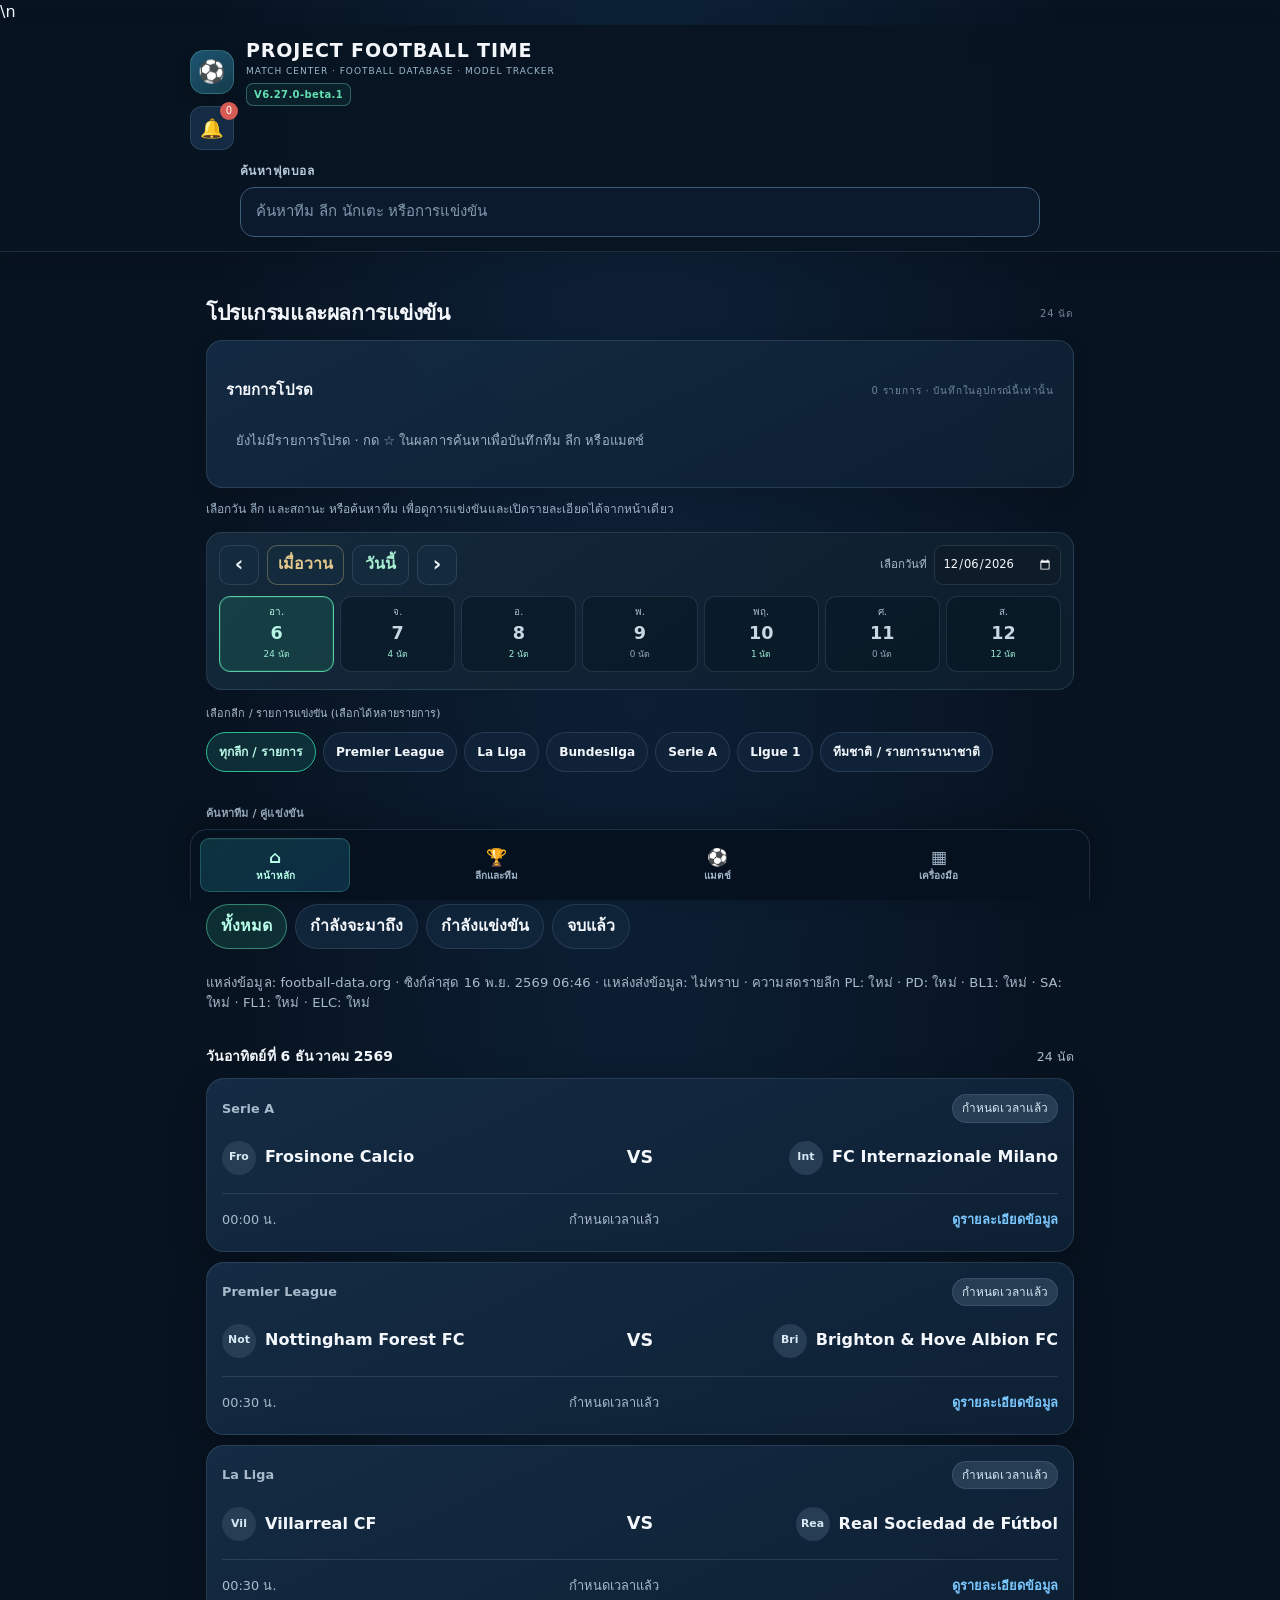
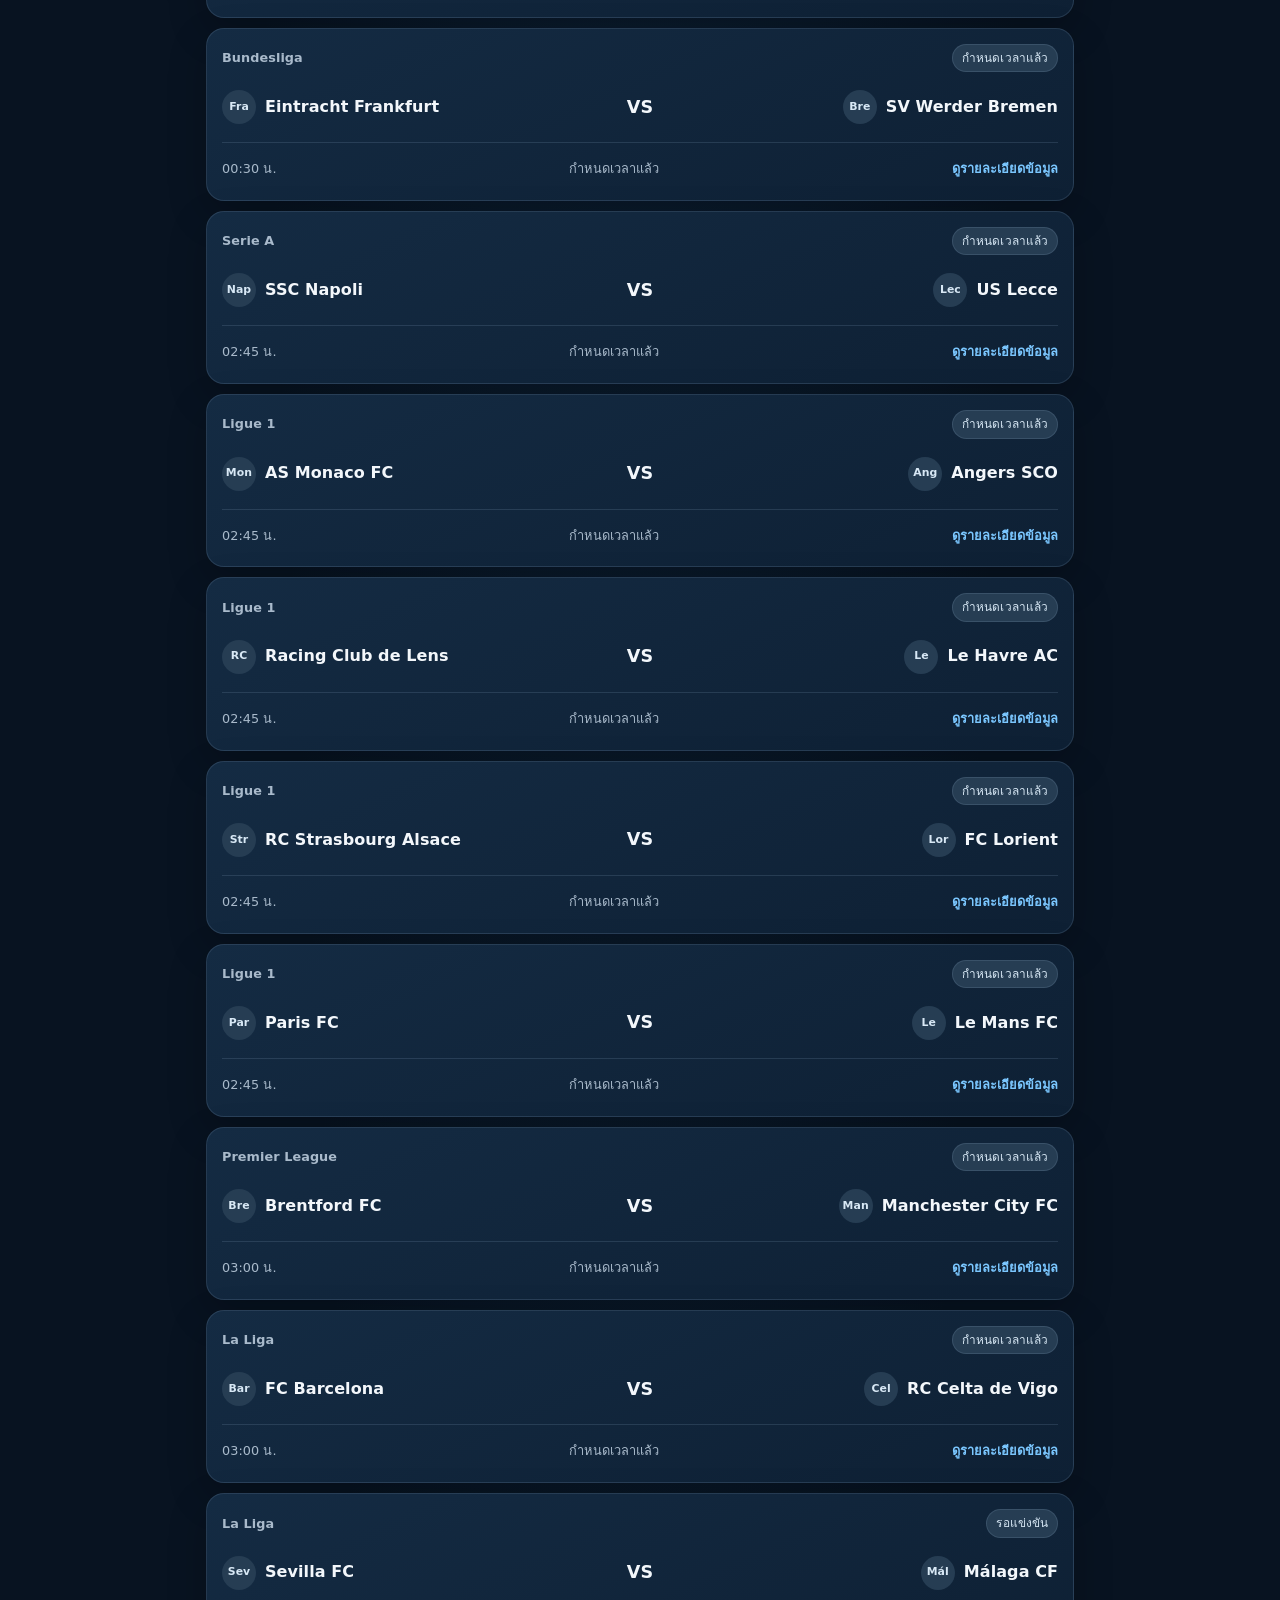
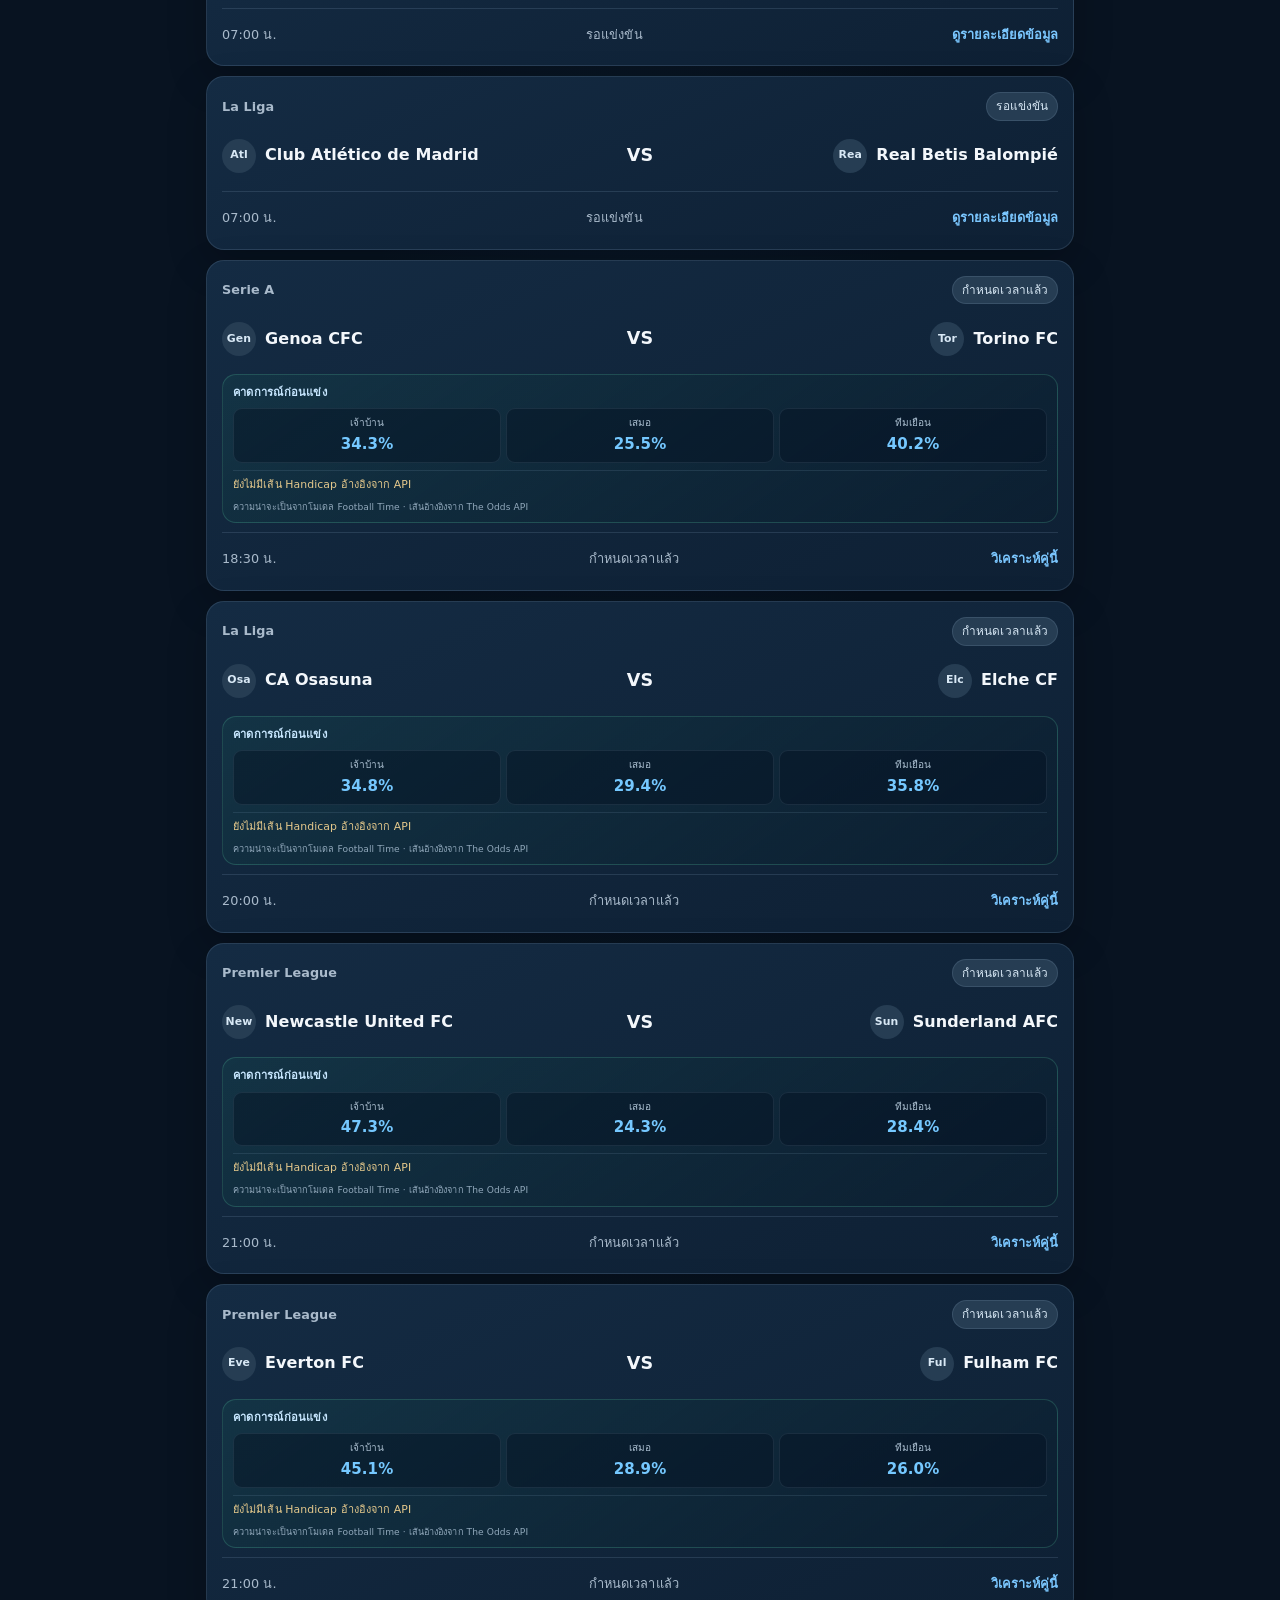
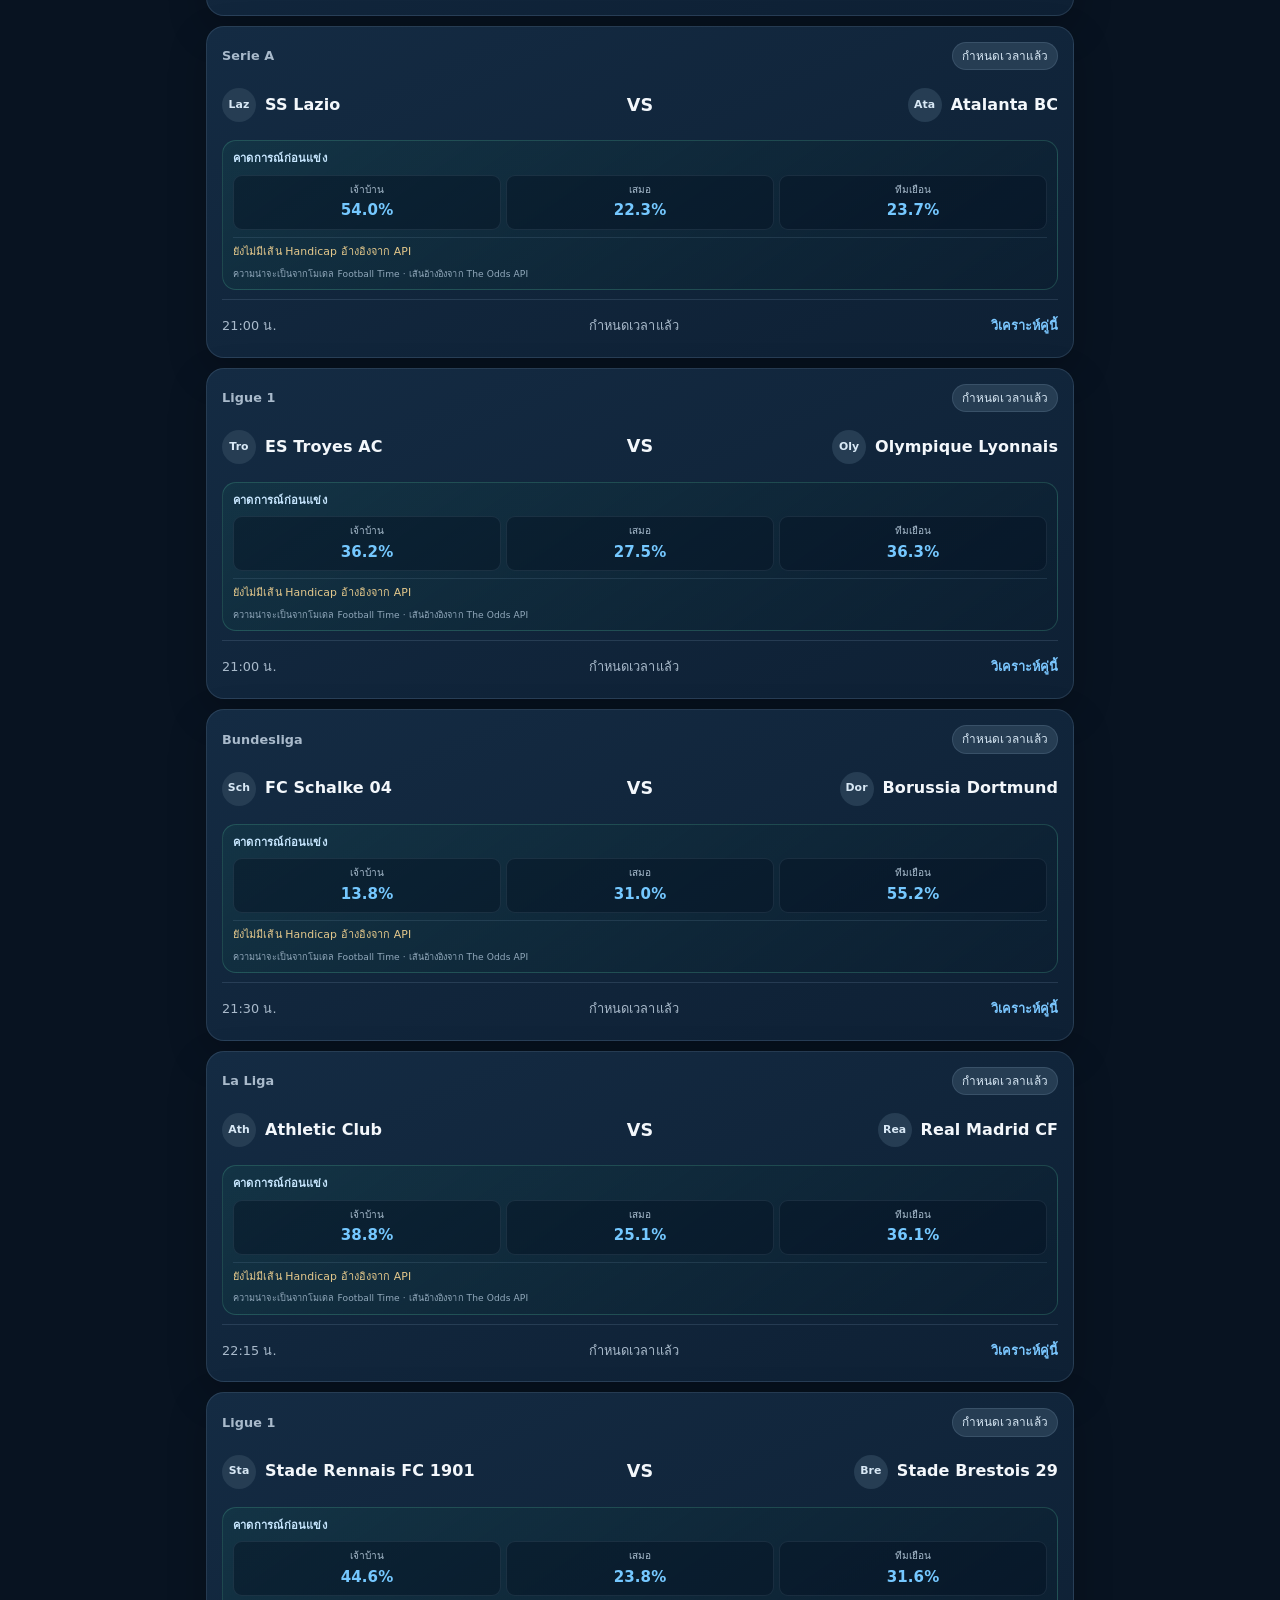
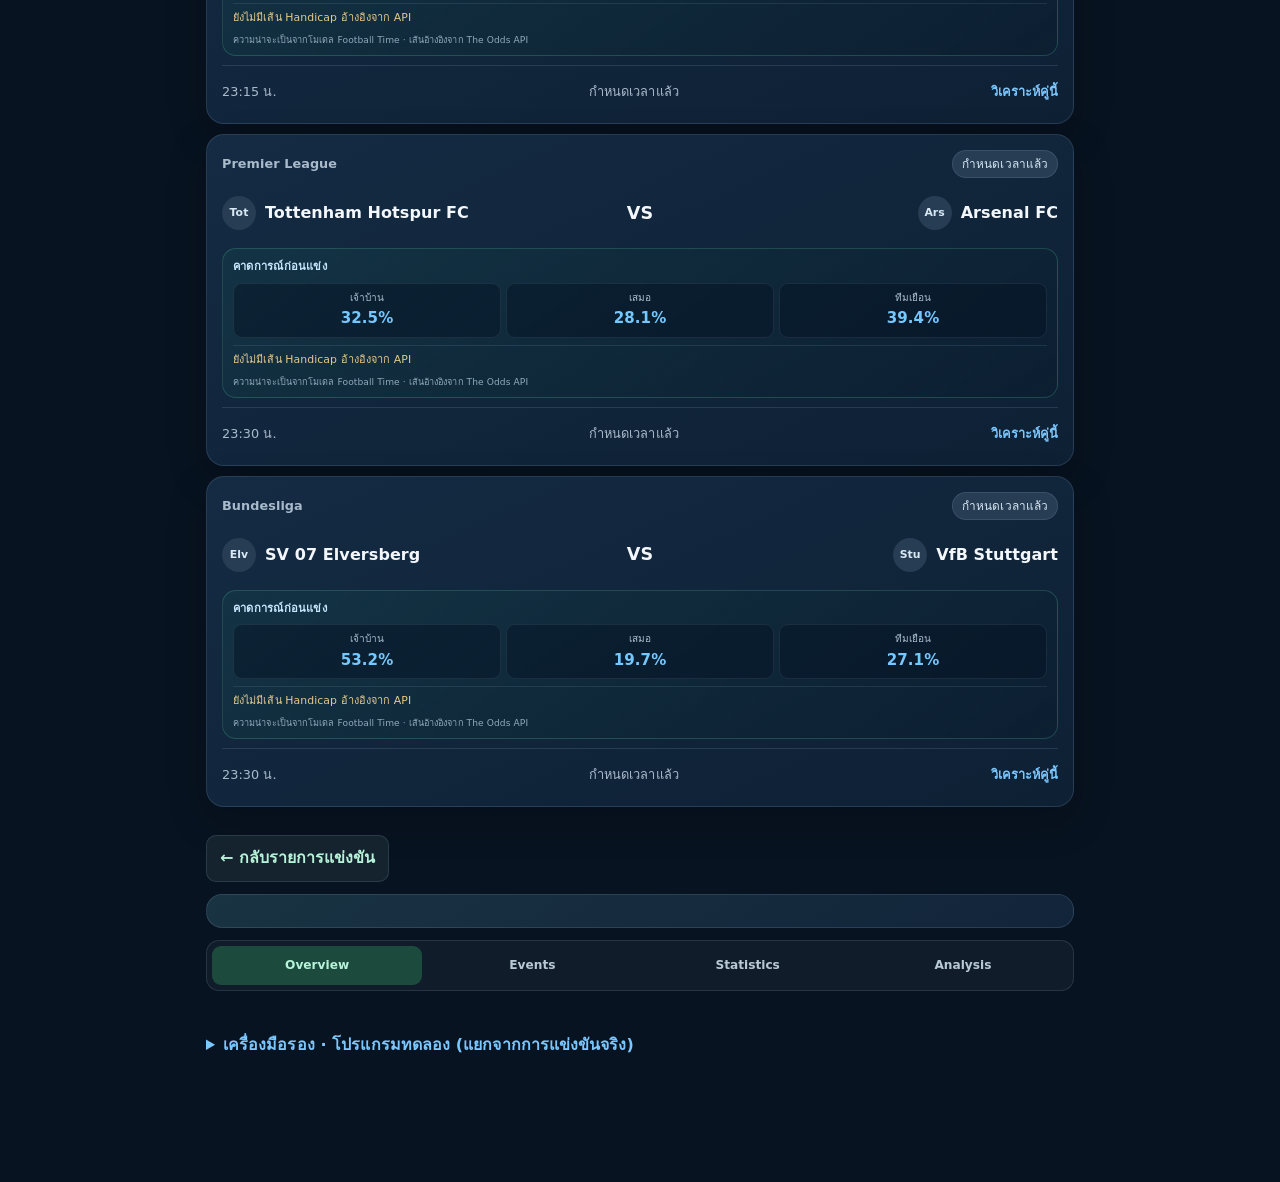
==== commit 6422d797: "Add Modern Analytics UI layer and preserve local match history" ====
--- a/index.html
+++ b/index.html
@@ -4,8 +4,8 @@
 <meta charset="utf-8">
 <meta name="viewport" content="width=device-width, initial-scale=1, viewport-fit=cover">
 <meta name="theme-color" content="#0b1420">
-<meta name="application-version" content="6.26.18-beta.1">
-<title>Project Football Time V6.26.19-beta.1</title>
+<meta name="application-version" content="6.27.0-beta.1">
+<title>Project Football Time V6.27.0-beta.1</title>
 <link rel="manifest" href="manifest.webmanifest">
 <style>
 :root{color-scheme:dark;--bg:#101820;--panel:#1b2934;--muted:#9aabb7;--green:#66d9a6;--gold:#e7bd72;--line:#344653}
@@ -67,9 +67,9 @@
 <script src="./js/asian-handicap.js"></script>
 <script src="./js/handicap-history.js"></script>
 <script src="./js/handicap-reference.js"></script>
-</head>
+<link rel="stylesheet" href="./css/modern-analytics-overhaul.css?v=1">\n</head>
 <body>
-<header><div class="brand"><div class="logo">⚽</div><div><h1>PROJECT FOOTBALL TIME</h1><div class="sub">MATCH CENTER · FOOTBALL DATABASE · MODEL TRACKER</div><span class="app-version">V6.26.19-beta.1</span></div></div><button type="button" id="pftNotificationButton" class="pft-notification-trigger" aria-label="เปิดศูนย์การแจ้งเตือน" title="การแจ้งเตือน">🔔<span id="pftNotificationUnread" class="pft-notification-count"></span></button></header>
+<header><div class="brand"><div class="logo">⚽</div><div><h1>PROJECT FOOTBALL TIME</h1><div class="sub">MATCH CENTER · FOOTBALL DATABASE · MODEL TRACKER</div><span class="app-version">V6.27.0-beta.1</span></div></div><button type="button" id="pftNotificationButton" class="pft-notification-trigger" aria-label="เปิดศูนย์การแจ้งเตือน" title="การแจ้งเตือน">🔔<span id="pftNotificationUnread" class="pft-notification-count"></span></button></header>
 <dialog id="pftNotificationDialog" class="pft-notification-dialog" aria-labelledby="pftNotificationTitle"><div class="pft-notification-head"><h2 id="pftNotificationTitle">การแจ้งเตือน</h2><div class="pft-notification-actions"><button type="button" id="pftNotificationClear">ล้างทั้งหมด</button><button type="button" id="pftNotificationClose" aria-label="ปิด">ปิด</button></div></div><div id="pftNotificationList" class="pft-notification-list"></div></dialog><div id="pftToastRoot" class="pft-toast-root" aria-live="polite" aria-atomic="false"></div>
 <main id="main">
 <section id="home" class="page active">
@@ -262,19 +262,15 @@
 }
 function loadMatches(){
  try{
-  localStorage.removeItem("pft_international_handicap_snapshots_r1");
-  localStorage.removeItem("pft_international_handicap_results_r1");
   const raw=localStorage.getItem(STORAGE_KEY);
   if(raw!==null){
    const data=JSON.parse(raw);
-   if(Array.isArray(data)){
-    const retained=data.filter(isMajorLeagueMatch);
-    if(retained.length!==data.length)localStorage.setItem(STORAGE_KEY,JSON.stringify(retained));
-    return retained;
-   }
+   if(Array.isArray(data))return data;
+   console.warn("Stored match data has an unexpected format; preserving the original value.");
+   return starterMatches.map(x=>({...x}));
   }
   localStorage.setItem(STORAGE_KEY,JSON.stringify(starterMatches));
- }catch(e){console.warn("Local storage unavailable",e);}
+ }catch(e){console.warn("Local storage unavailable; existing data was not modified",e);}
  return starterMatches.map(x=>({...x}));
 }
 let matches=loadMatches();
--- a/css/modern-analytics-overhaul.css
+++ b/css/modern-analytics-overhaul.css
@@ -0,0 +1,79 @@
+/* Football Time — Modern Analytics UI Overhaul
+   Presentation-only layer: preserves existing DOM contracts and application data.
+*/
+:root{
+  color-scheme:dark;
+  --ft-bg:#081321;--ft-bg-soft:#0d1b2b;--ft-surface:#102238;--ft-surface-raised:#142b43;
+  --ft-border:rgba(147,177,207,.17);--ft-border-strong:rgba(147,177,207,.28);
+  --ft-text:#f3f7fb;--ft-muted:#9db0c4;--ft-subtle:#71869b;
+  --ft-accent:#63dfb2;--ft-accent-strong:#2fb98e;--ft-info:#7bc7ff;
+  --ft-warning:#f1c879;--ft-danger:#ff8f91;
+  --ft-radius-sm:10px;--ft-radius-md:16px;--ft-radius-lg:21px;
+  --ft-shadow:0 14px 38px rgba(0,0,0,.22);
+}
+html{scroll-behavior:smooth;scroll-padding-top:105px}
+body{background:radial-gradient(ellipse at 50% -18%,rgba(30,88,139,.24),transparent 48%),var(--ft-bg);color:var(--ft-text);font-family:system-ui,-apple-system,"Noto Sans Thai",sans-serif;line-height:1.55;letter-spacing:.005em}
+body,button,input,select,textarea{font-kerning:normal}
+header{background:rgba(8,20,34,.91);border-bottom:1px solid var(--ft-border);backdrop-filter:blur(18px);padding:13px max(16px,calc((100vw - 900px)/2));box-shadow:0 8px 26px rgba(0,0,0,.12)}
+.brand{gap:12px}.logo{width:44px;height:44px;border-radius:14px;background:linear-gradient(145deg,#1c5471,#153c4b);border:1px solid rgba(113,209,207,.25);box-shadow:0 7px 18px rgba(0,0,0,.2)}
+h1{font-size:clamp(15px,2vw,19px);font-weight:800;letter-spacing:.045em}
+.sub{font-size:9px;letter-spacing:.11em;color:#9db9cc}.app-version{display:inline-block;margin-top:4px;color:var(--ft-accent);font-size:10px;font-weight:700;letter-spacing:.04em}
+main{max-width:900px;padding:22px 16px 112px}
+.page{min-height:55vh;animation:ft-page-in .22s ease both}
+@keyframes ft-page-in{from{opacity:.65;transform:translateY(5px)}to{opacity:1;transform:none}}
+.sectionhead,.topline{margin:19px 0 11px;align-items:center}
+.sectionhead h2,.sectionhead h3{font-size:clamp(17px,2.8vw,21px);font-weight:800;letter-spacing:-.02em}
+.sectionhead .small,.topline .small{font-size:10px;letter-spacing:.08em;color:var(--ft-subtle)}
+.card,.stat,.form-stat,.profile-kpi,.venue-panel,.prob-outcome,.db-kpi,.p5-metric,.player-v2-profile,.player-v2-card,.player-v2-category,.player-v2-directory-card{
+ background:linear-gradient(155deg,rgba(20,43,67,.96),rgba(13,31,49,.98));border:1px solid var(--ft-border);border-radius:var(--ft-radius-md);box-shadow:0 7px 22px rgba(0,0,0,.12)
+}
+.card{padding:16px;margin:12px 0}.stat{padding:14px}.stat b{font-size:clamp(20px,4vw,27px);font-weight:800;font-variant-numeric:tabular-nums}.stat span,.label,.small,.notice{color:var(--ft-muted)}
+.stats{gap:10px;margin:12px 0 18px}
+button,input,select,textarea{font:inherit}
+button{cursor:pointer;transition:transform .15s ease,border-color .15s ease,background-color .15s ease,box-shadow .15s ease}
+button:active{transform:scale(.985)}
+button:focus-visible,input:focus-visible,select:focus-visible,textarea:focus-visible,summary:focus-visible{outline:2px solid var(--ft-accent);outline-offset:3px}
+.primary,.secondary,.detail,.result-button,.pill,.db-subnav button,.db-subnav-secondary button,.player-v2-back{
+ border-radius:12px;border:1px solid var(--ft-border-strong);background:#142b43;color:var(--ft-text);font-weight:650;min-height:42px
+}
+.primary{background:linear-gradient(120deg,#167f70,#1b987d);border:1px solid rgba(116,239,200,.24);color:#f3fffb;box-shadow:0 8px 20px rgba(15,125,103,.18)}
+.secondary{background:rgba(20,43,67,.85);color:#dce9f5}
+.primary:hover,.secondary:hover,.detail:hover,.result-button:hover,.pill:hover{border-color:rgba(99,223,178,.55);filter:brightness(1.08)}
+.tag,.result-status{border:1px solid var(--ft-border);border-radius:999px;background:rgba(107,142,172,.13);color:#d3e4f2;padding:5px 10px;font-weight:650}
+.field{gap:7px;margin:11px 0}.field label,.label{font-size:11px;color:var(--ft-muted);font-weight:600}
+.field input,.field select,.filter,.player-v2-search input,.discovery-search input{background:#091827;border:1px solid var(--ft-border-strong);border-radius:12px;min-height:44px;padding:10px 12px;color:var(--ft-text)}
+.field input:focus,.field select:focus,.filter:focus{border-color:var(--ft-accent)}
+table{font-size:12px}td,th{padding:11px 9px;border-bottom:1px solid var(--ft-border)}th{color:#a9bed1;font-weight:700}
+.nav{display:grid;grid-template-columns:repeat(4,minmax(0,1fr));gap:5px;padding:8px 9px calc(8px + env(safe-area-inset-bottom));background:rgba(7,18,31,.94);border-top:1px solid rgba(120,165,205,.2);backdrop-filter:blur(20px);box-shadow:0 -8px 28px rgba(0,0,0,.2)}
+.nav button{display:flex;flex-direction:column;align-items:center;justify-content:center;gap:3px;min-height:54px;border:1px solid transparent;border-radius:13px;background:transparent;color:#9fb3c7;font-size:11px;font-weight:650;padding:7px 4px}
+.nav button.active{color:#baffea;background:linear-gradient(145deg,rgba(24,100,111,.4),rgba(17,64,91,.62));border-color:rgba(99,223,178,.24);box-shadow:inset 0 1px rgba(255,255,255,.04)}
+.nav button span{font-size:17px;line-height:1.1}.nav button b{font-size:10px;font-weight:700}
+.pillrow,.db-subnav,.db-subnav-secondary{gap:8px;scrollbar-width:thin}
+.pill,.db-subnav button,.db-subnav-secondary button{padding:9px 13px;min-height:39px;background:#10243a;border-color:var(--ft-border);font-size:11px}
+.pill.active,.db-subnav button.active,.db-subnav-secondary button.active{background:rgba(27,113,97,.32);border-color:rgba(99,223,178,.5);color:#baffea}
+.db-subnav{top:72px;background:rgba(8,19,33,.95);backdrop-filter:blur(16px)}
+.league-card,.match-row,.form-match{border-color:var(--ft-border)}
+.league-card{background:var(--ft-surface);border-radius:14px;padding:13px}
+.league-name,.match-meta,.form-note,.profile-note,.venue-difference{color:var(--ft-muted)}
+.teams{font-size:clamp(15px,3vw,18px);line-height:1.45}
+.handicap,.prob-level{color:var(--ft-accent)}
+.quality-note{background:rgba(113,90,42,.16);border-left-color:var(--ft-warning);color:#c4d0da;border-radius:10px}
+.empty{border:1px dashed var(--ft-border-strong);border-radius:15px;background:rgba(12,29,46,.55);padding:25px 16px;line-height:1.7}
+.mc-match-card{background:linear-gradient(155deg,#142b43,#0e2034);border:1px solid var(--ft-border);border-radius:18px;box-shadow:var(--ft-shadow);padding:15px}
+.mc-day-group{gap:11px}.mc-day-group h3{font-size:14px;font-weight:800}.mc-status{border:1px solid var(--ft-border)}
+.mc-filter{border-color:var(--ft-border);background:#10243a;min-height:42px;border-radius:999px}
+.mc-filter.active{background:rgba(27,113,97,.3);border-color:rgba(99,223,178,.5);color:#baffea}
+.mc-analysis-summary{background:linear-gradient(145deg,rgba(22,83,83,.26),rgba(12,31,49,.8));border-color:rgba(99,223,178,.2);border-radius:14px}
+.mc-match-main{padding:18px 0}.mc-match-bottom{border-color:var(--ft-border)}
+.player-v2-card,.player-v2-category,.player-v2-directory-card{background:linear-gradient(155deg,#142b43,#0e2034);border-color:var(--ft-border);border-radius:15px}
+.player-v2-number,.player-v2-category-icon,.player-v2-team-flag,.player-v2-league-code,.player-v2-club-mark{background:rgba(27,113,97,.24);border-color:rgba(99,223,178,.28);color:#baffea}
+.player-v2-profile{padding:16px}
+.pn-tools-hero,.pn-tools-group,.mr-panel{background:linear-gradient(155deg,#142b43,#0e2034);border:1px solid var(--ft-border);border-radius:16px;padding:15px}
+.pn-tool-grid button{border-radius:12px;min-height:44px;background:#10243a;border:1px solid var(--ft-border);color:var(--ft-text);padding:10px}
+.pn-tools-note,.mr-note{color:var(--ft-muted);line-height:1.7}
+dialog{background:#0d1e30;color:var(--ft-text);border:1px solid var(--ft-border-strong);border-radius:18px;box-shadow:var(--ft-shadow);max-width:min(94vw,620px)}
+dialog::backdrop{background:rgba(1,8,16,.7);backdrop-filter:blur(3px)}
+@media(min-width:760px){main{padding-top:28px}.card{padding:19px}.nav{left:50%;right:auto;transform:translateX(-50%);width:min(100%,900px);border-left:1px solid var(--ft-border);border-right:1px solid var(--ft-border);border-radius:17px 17px 0 0}.db-subnav{top:76px}}
+@media(max-width:520px){main{padding:15px 12px 108px}.card{padding:13px}.stats{gap:7px}.stat{padding:11px 8px}.stat b{font-size:20px}.mc-match-card{padding:12px}.mc-match-main{gap:5px}.mc-team{font-size:12px}.sectionhead h2{font-size:17px}}
+@media(max-width:360px){.nav button{font-size:10px;padding:7px 2px}.nav button b{font-size:9px}.stats{gap:5px}.stat{padding:9px 5px}.stat b{font-size:18px}.grid,.formgrid,.venue-columns{gap:6px}.teams{font-size:14px}.player-v2-card{gap:6px;padding:9px}.player-v2-number{width:30px;flex-basis:30px}.player-v2-card-photo{width:54px;height:66px}}
+@media(prefers-reduced-motion:reduce){*,*::before,*::after{scroll-behavior:auto!important;animation-duration:.01ms!important;animation-iteration-count:1!important;transition-duration:.01ms!important}}
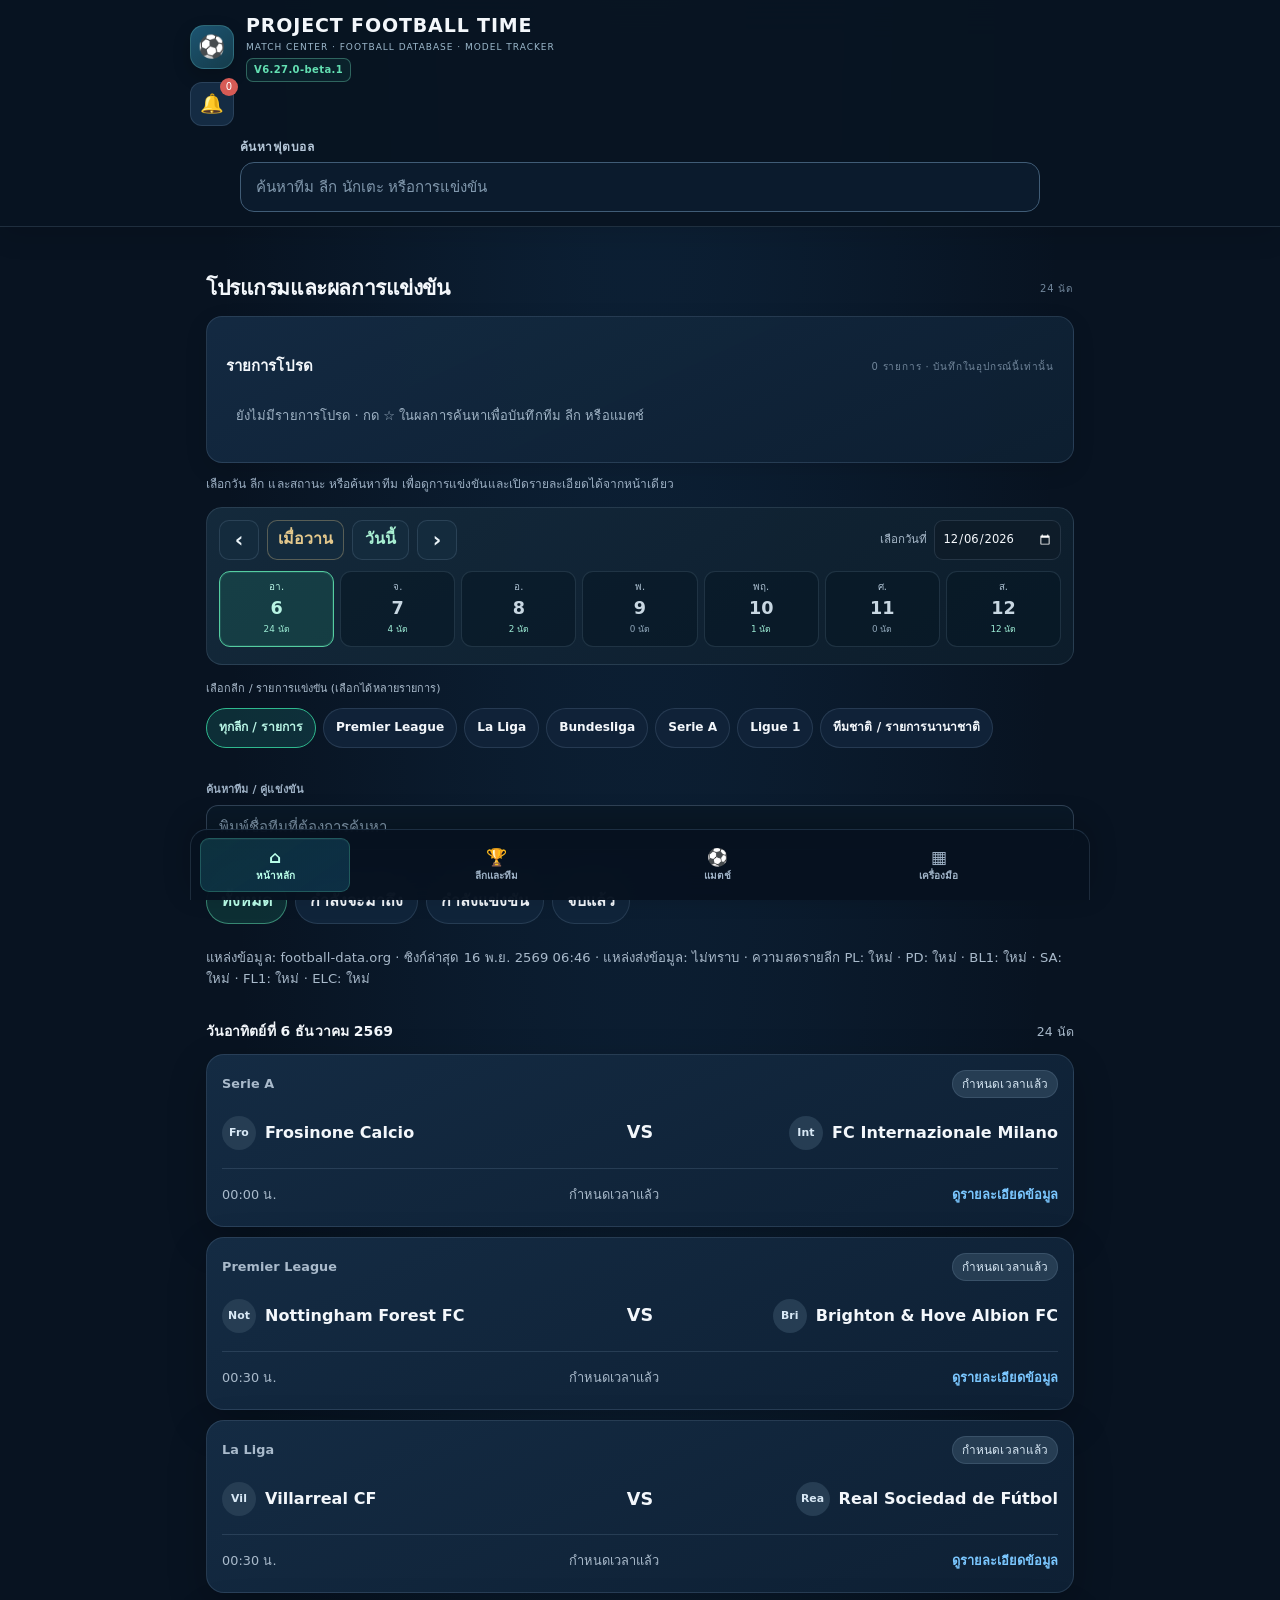
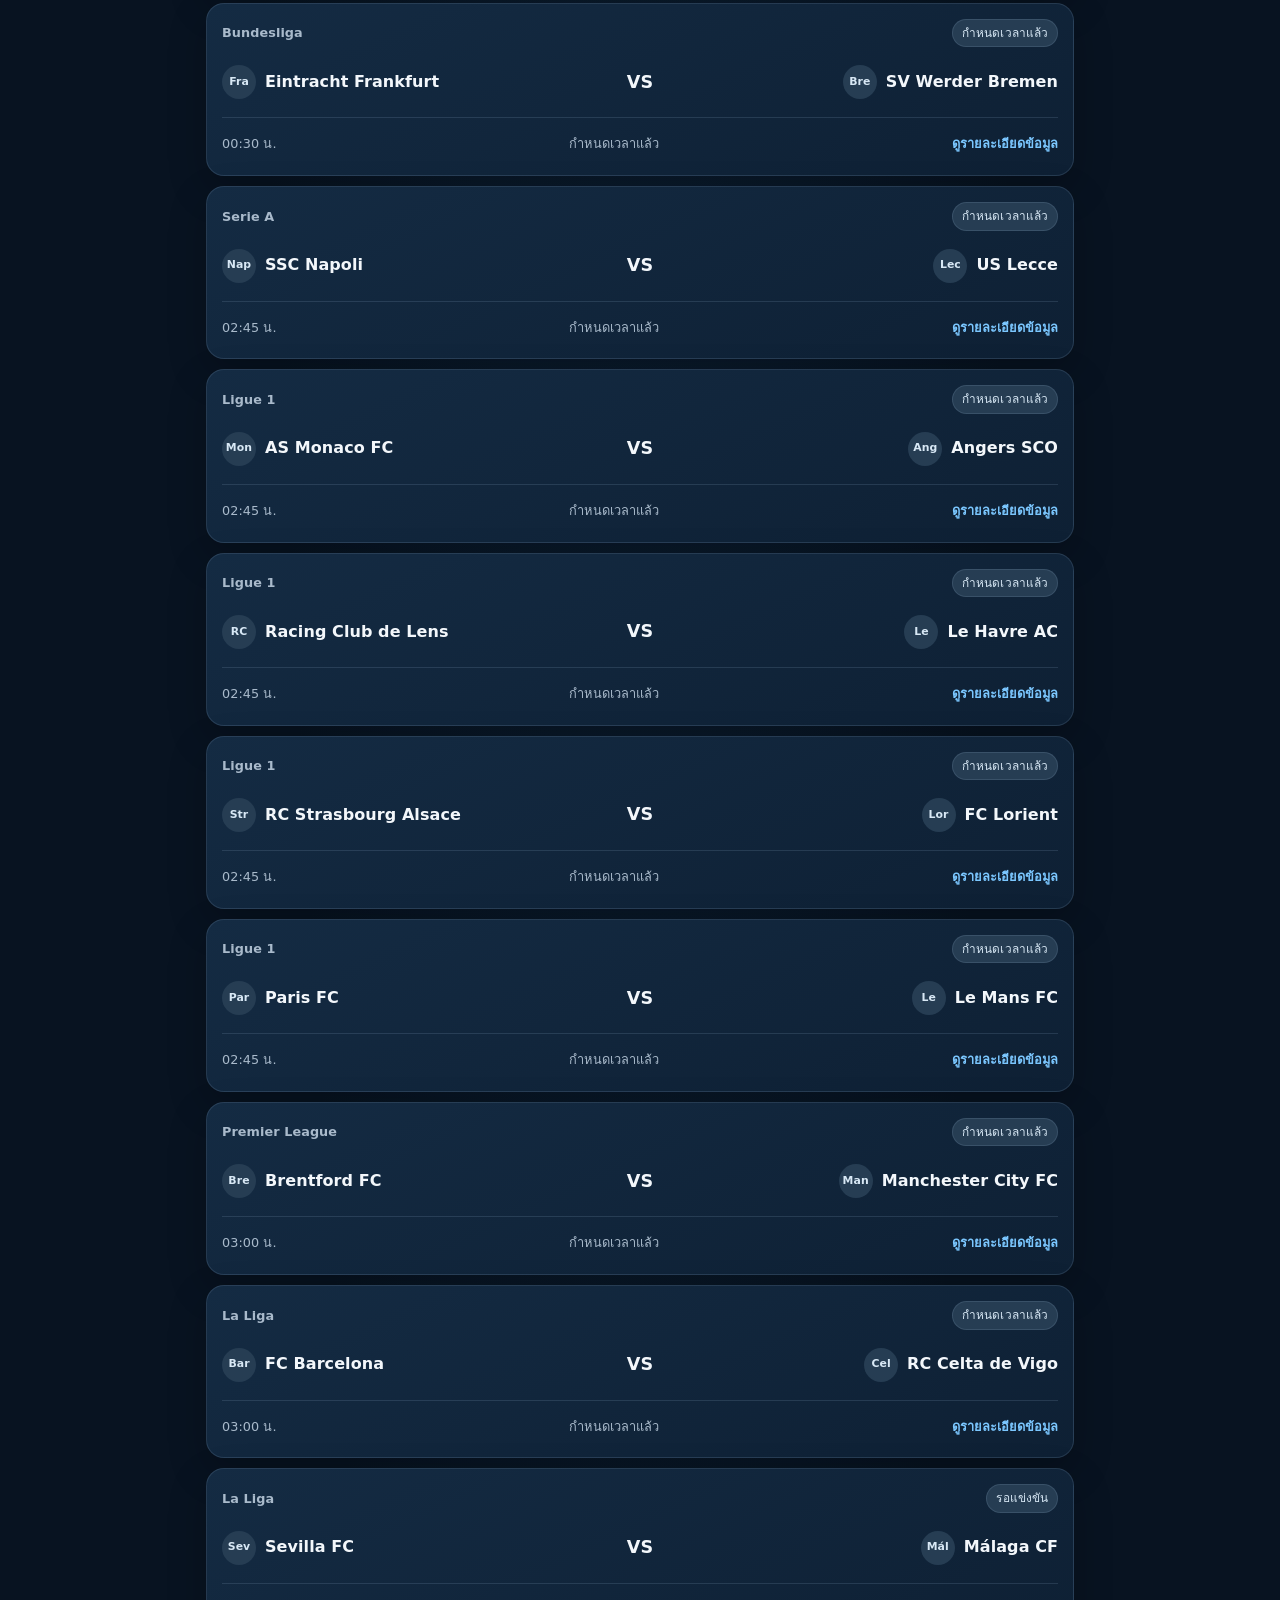
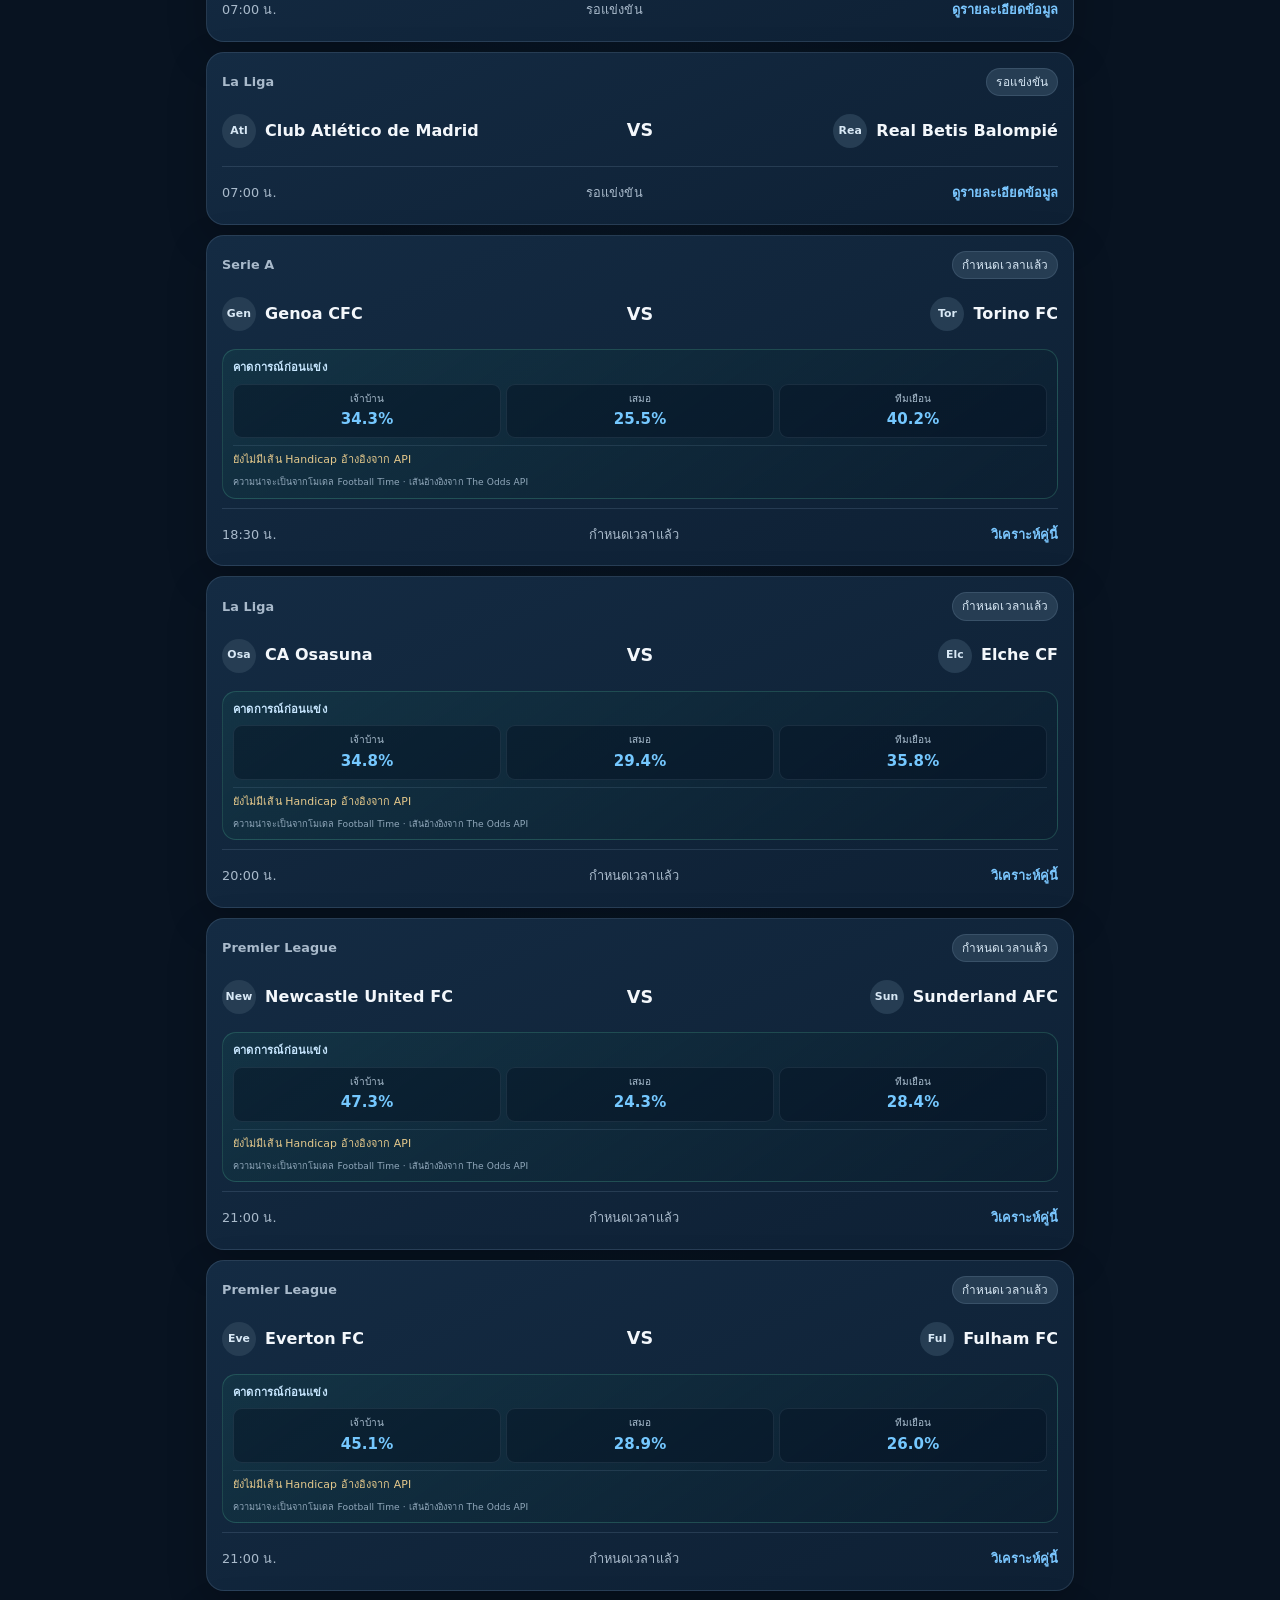
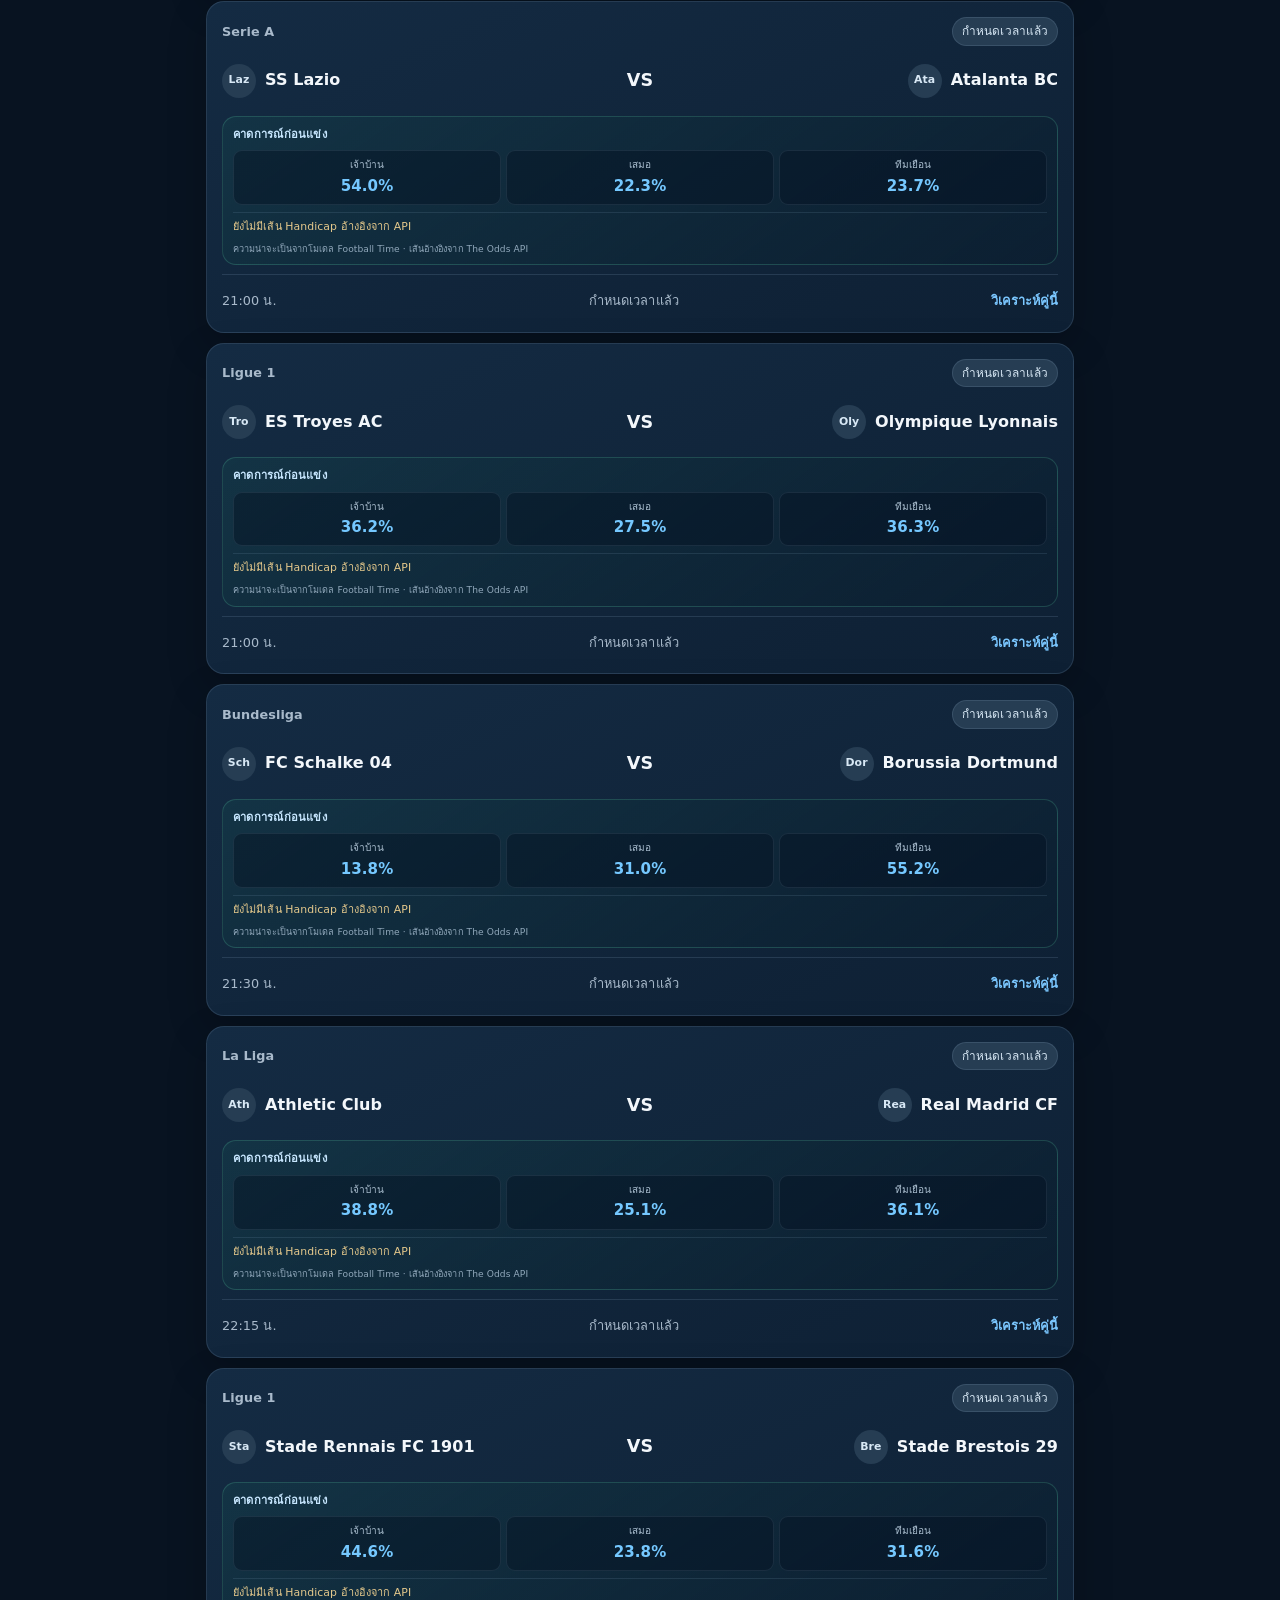
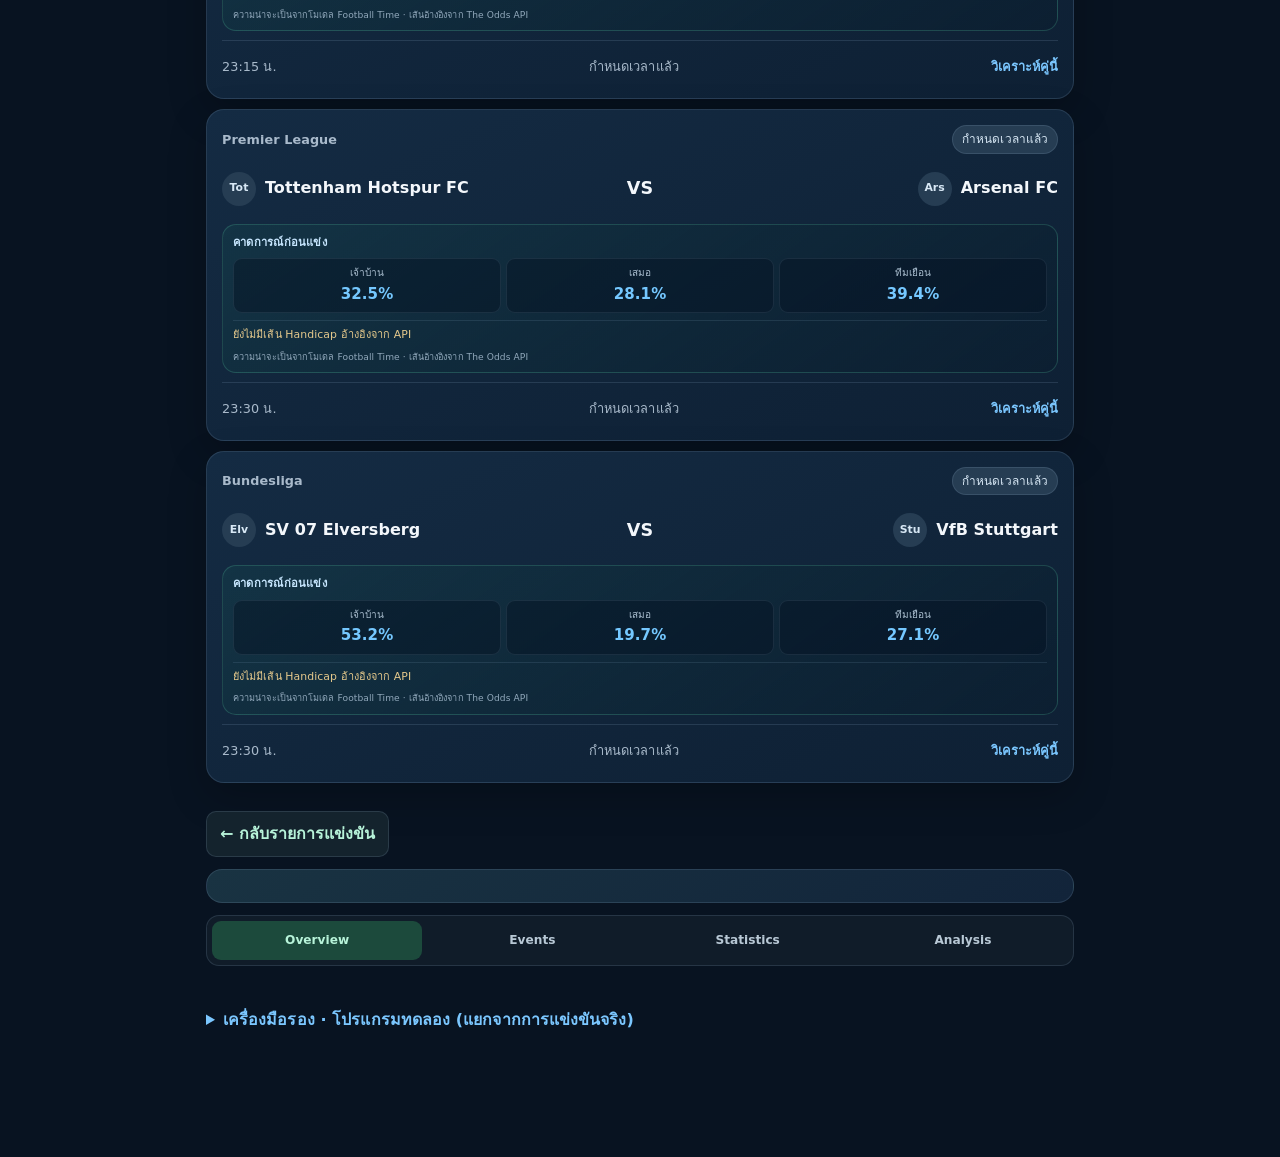
==== commit 0ce80e46: "Fix stylesheet link formatting" ====
--- a/index.html
+++ b/index.html
@@ -67,7 +67,8 @@
 <script src="./js/asian-handicap.js"></script>
 <script src="./js/handicap-history.js"></script>
 <script src="./js/handicap-reference.js"></script>
-<link rel="stylesheet" href="./css/modern-analytics-overhaul.css?v=1">\n</head>
+<link rel="stylesheet" href="./css/modern-analytics-overhaul.css?v=1">
+</head>
 <body>
 <header><div class="brand"><div class="logo">⚽</div><div><h1>PROJECT FOOTBALL TIME</h1><div class="sub">MATCH CENTER · FOOTBALL DATABASE · MODEL TRACKER</div><span class="app-version">V6.27.0-beta.1</span></div></div><button type="button" id="pftNotificationButton" class="pft-notification-trigger" aria-label="เปิดศูนย์การแจ้งเตือน" title="การแจ้งเตือน">🔔<span id="pftNotificationUnread" class="pft-notification-count"></span></button></header>
 <dialog id="pftNotificationDialog" class="pft-notification-dialog" aria-labelledby="pftNotificationTitle"><div class="pft-notification-head"><h2 id="pftNotificationTitle">การแจ้งเตือน</h2><div class="pft-notification-actions"><button type="button" id="pftNotificationClear">ล้างทั้งหมด</button><button type="button" id="pftNotificationClose" aria-label="ปิด">ปิด</button></div></div><div id="pftNotificationList" class="pft-notification-list"></div></dialog><div id="pftToastRoot" class="pft-toast-root" aria-live="polite" aria-atomic="false"></div>
--- a/css/modern-analytics-overhaul.css
+++ b/css/modern-analytics-overhaul.css
@@ -77,3 +77,10 @@
 @media(max-width:520px){main{padding:15px 12px 108px}.card{padding:13px}.stats{gap:7px}.stat{padding:11px 8px}.stat b{font-size:20px}.mc-match-card{padding:12px}.mc-match-main{gap:5px}.mc-team{font-size:12px}.sectionhead h2{font-size:17px}}
 @media(max-width:360px){.nav button{font-size:10px;padding:7px 2px}.nav button b{font-size:9px}.stats{gap:5px}.stat{padding:9px 5px}.stat b{font-size:18px}.grid,.formgrid,.venue-columns{gap:6px}.teams{font-size:14px}.player-v2-card{gap:6px;padding:9px}.player-v2-number{width:30px;flex-basis:30px}.player-v2-card-photo{width:54px;height:66px}}
 @media(prefers-reduced-motion:reduce){*,*::before,*::after{scroll-behavior:auto!important;animation-duration:.01ms!important;animation-iteration-count:1!important;transition-duration:.01ms!important}}
+
+.pn-tools-advanced{margin:13px 0;padding:13px 14px;border:1px solid var(--ft-border);border-radius:15px;background:rgba(8,23,39,.58)}
+.pn-tools-advanced summary{display:flex;align-items:center;justify-content:space-between;gap:10px;min-height:38px;color:#c2d2e1;font-weight:750;cursor:pointer;list-style:none}
+.pn-tools-advanced summary::-webkit-details-marker{display:none}
+.pn-tools-advanced summary::after{content:"+";font-size:20px;color:var(--ft-accent)}
+.pn-tools-advanced[open] summary::after{content:"−"}
+.pn-tools-advanced>p{color:var(--ft-muted);font-size:11px;line-height:1.65}
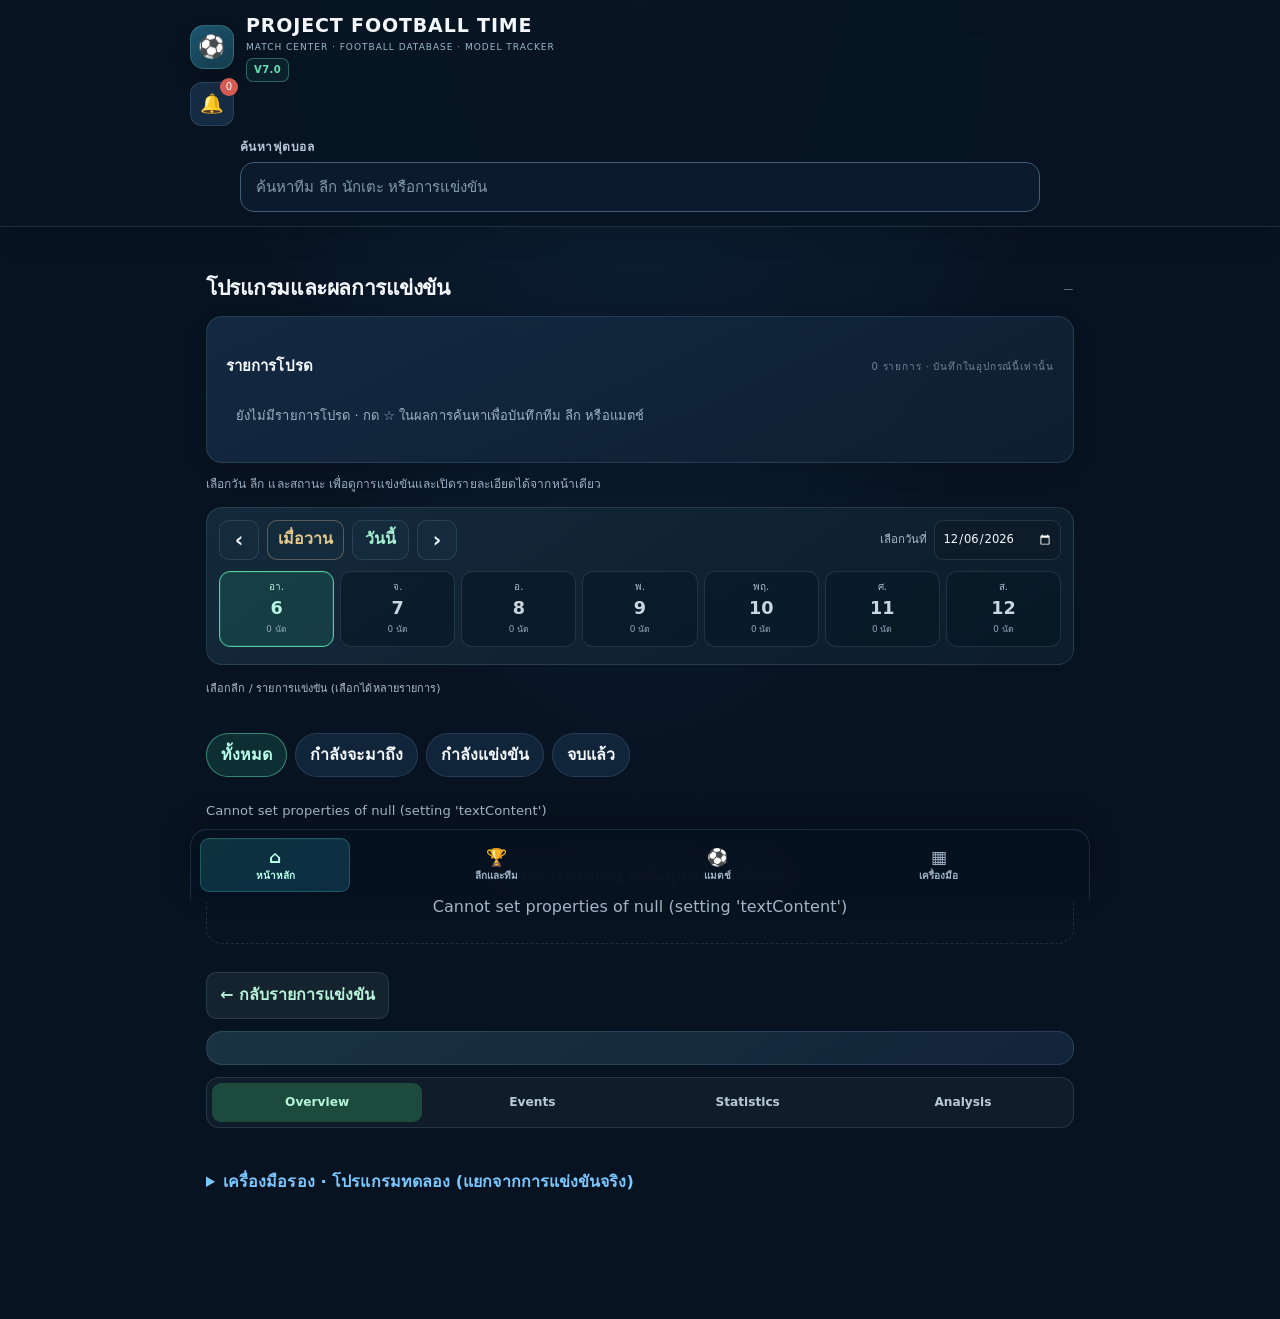
==== commit af024ea8: "V7.0: compact UI and inline match details" ====
--- a/index.html
+++ b/index.html
@@ -4,8 +4,8 @@
 <meta charset="utf-8">
 <meta name="viewport" content="width=device-width, initial-scale=1, viewport-fit=cover">
 <meta name="theme-color" content="#0b1420">
-<meta name="application-version" content="6.27.0-beta.1">
-<title>Project Football Time V6.27.0-beta.1</title>
+<meta name="application-version" content="7.0.0">
+<title>Project Football Time V7.0</title>
 <link rel="manifest" href="manifest.webmanifest">
 <style>
 :root{color-scheme:dark;--bg:#101820;--panel:#1b2934;--muted:#9aabb7;--green:#66d9a6;--gold:#e7bd72;--line:#344653}
@@ -68,14 +68,15 @@
 <script src="./js/handicap-history.js"></script>
 <script src="./js/handicap-reference.js"></script>
 <link rel="stylesheet" href="./css/modern-analytics-overhaul.css?v=1">
+<link rel="stylesheet" href="./css/v7-compact-ui.css?v=1">
 </head>
 <body>
-<header><div class="brand"><div class="logo">⚽</div><div><h1>PROJECT FOOTBALL TIME</h1><div class="sub">MATCH CENTER · FOOTBALL DATABASE · MODEL TRACKER</div><span class="app-version">V6.27.0-beta.1</span></div></div><button type="button" id="pftNotificationButton" class="pft-notification-trigger" aria-label="เปิดศูนย์การแจ้งเตือน" title="การแจ้งเตือน">🔔<span id="pftNotificationUnread" class="pft-notification-count"></span></button></header>
+<header><div class="brand"><div class="logo">⚽</div><div><h1>PROJECT FOOTBALL TIME</h1><div class="sub">MATCH CENTER · FOOTBALL DATABASE · MODEL TRACKER</div><span class="app-version">V7.0</span></div></div><button type="button" id="pftNotificationButton" class="pft-notification-trigger" aria-label="เปิดศูนย์การแจ้งเตือน" title="การแจ้งเตือน">🔔<span id="pftNotificationUnread" class="pft-notification-count"></span></button></header>
 <dialog id="pftNotificationDialog" class="pft-notification-dialog" aria-labelledby="pftNotificationTitle"><div class="pft-notification-head"><h2 id="pftNotificationTitle">การแจ้งเตือน</h2><div class="pft-notification-actions"><button type="button" id="pftNotificationClear">ล้างทั้งหมด</button><button type="button" id="pftNotificationClose" aria-label="ปิด">ปิด</button></div></div><div id="pftNotificationList" class="pft-notification-list"></div></dialog><div id="pftToastRoot" class="pft-toast-root" aria-live="polite" aria-atomic="false"></div>
 <main id="main">
 <section id="home" class="page active">
 <div class="sectionhead"><h2>โปรแกรมและผลการแข่งขัน</h2><span class="small" id="matchCenterCount">กำลังโหลด…</span></div>
- <p class="profile-note">เลือกวัน ลีก และสถานะ หรือค้นหาทีม เพื่อดูการแข่งขันและเปิดรายละเอียดได้จากหน้าเดียว</p>
+ <p class="profile-note">เลือกวัน ลีก และสถานะ เพื่อดูการแข่งขันและเปิดรายละเอียดได้จากหน้าเดียว</p>
 
  <div id="matchCenterApp">
   <div class="mc-calendar" aria-label="ปฏิทินโปรแกรมแข่งขัน">
@@ -89,7 +90,6 @@
    <div id="matchCenterDateStrip" class="mc-date-strip" role="group" aria-label="เลือกวันแข่งขัน"></div>
   </div>
   <div class="mc-league-filter-wrap"><div class="mc-filter-caption">เลือกลีก / รายการแข่งขัน (เลือกได้หลายรายการ)</div><div id="matchCenterLeagueFilters" class="mc-league-filters" role="group" aria-label="เลือกลีกและรายการแข่งขัน"></div></div>
-  <div class="mc-toolbar"><div class="field"><label for="matchCenterSearch">ค้นหาทีม / คู่แข่งขัน</label><input id="matchCenterSearch" class="filter" type="search" placeholder="พิมพ์ชื่อทีมที่ต้องการค้นหา" autocomplete="off"></div></div>
   <div class="mc-filters" role="group" aria-label="กรองการแข่งขัน">
    <button type="button" class="mc-filter active" data-match-filter="all" aria-pressed="true">ทั้งหมด</button>
    <button type="button" class="mc-filter" data-match-filter="upcoming" aria-pressed="false">กำลังจะมาถึง</button>
@@ -132,12 +132,12 @@
  <button data-db-tab="accuracy">ความแม่นยำ</button>
  <button data-db-tab="advanced">วิเคราะห์เชิงลึก</button>
 </div><div class="db-panel active" id="dbtab-overview"><div class="card"><div class="small">อัปเดตฐานข้อมูลล่าสุด</div><div class="value" id="dbUpdated">—</div><div class="small" id="dbSource" style="margin-top:5px">ข้อมูลจาก football-data.org</div></div>
- <div class="sectionhead"><h2>เลือกลีก</h2><span class="small" id="leagueCount">8 ลีก</span></div><div id="leagueCards" class="league-grid"></div>
- <div class="pillrow" id="leaguePicker"></div>
+ <div id="leagueCards" class="league-grid" hidden></div>
+ <div class="pillrow" id="leaguePicker" aria-label="เลือกลีก"></div>
   <div class="league-data-status" id="leagueDataStatus" role="status">กำลังตรวจสอบสถานะข้อมูลของลีก…</div>
  <div class="sectionhead"><h2 id="selectedLeagueTitle">Premier League</h2><span class="small" id="selectedLeagueCountry"></span></div>
  <div class="card"><div class="topline"><b>ตารางคะแนน</b><span class="small" id="tableSeason">ฤดูกาล —</span></div><div style="overflow-x:auto"><table><thead><tr><th>#</th><th>ทีม</th><th>แข่ง</th><th>ชนะ</th><th>เสมอ</th><th>แพ้</th><th>ได้/เสีย</th><th>ต่าง</th><th>แต้ม</th></tr></thead><tbody id="standingsBody"><tr><td colspan="9">กำลังโหลด…</td></tr></tbody></table></div></div>
- <div class="card"><div class="topline"><b>ทีมในลีก</b><span class="small" id="teamCount">—</span></div><div id="teamList"></div></div>
+ <div id="teamList" hidden></div>
  <div class="card"><div class="topline"><b>โปรแกรมและผลการแข่งขัน</b><span class="small" id="matchCount">—</span></div><div class="field"><label for="matchFilter">กรองการแข่งขัน</label><select id="matchFilter" class="filter"><option value="ALL">ทั้งหมด</option><option value="SCHEDULED">กำหนดแข่งขัน</option><option value="TIMED">มีเวลาแข่งขัน</option><option value="FINISHED">จบแล้ว</option></select></div><div id="databaseMatches"></div></div>
  <p class="notice">ข้อมูลฐานฟุตบอลเป็นข้อมูลอ้างอิงแบบอ่านอย่างเดียว ไม่แก้ไขรายการทดสอบที่คุณบันทึกไว้</p>
 </div>
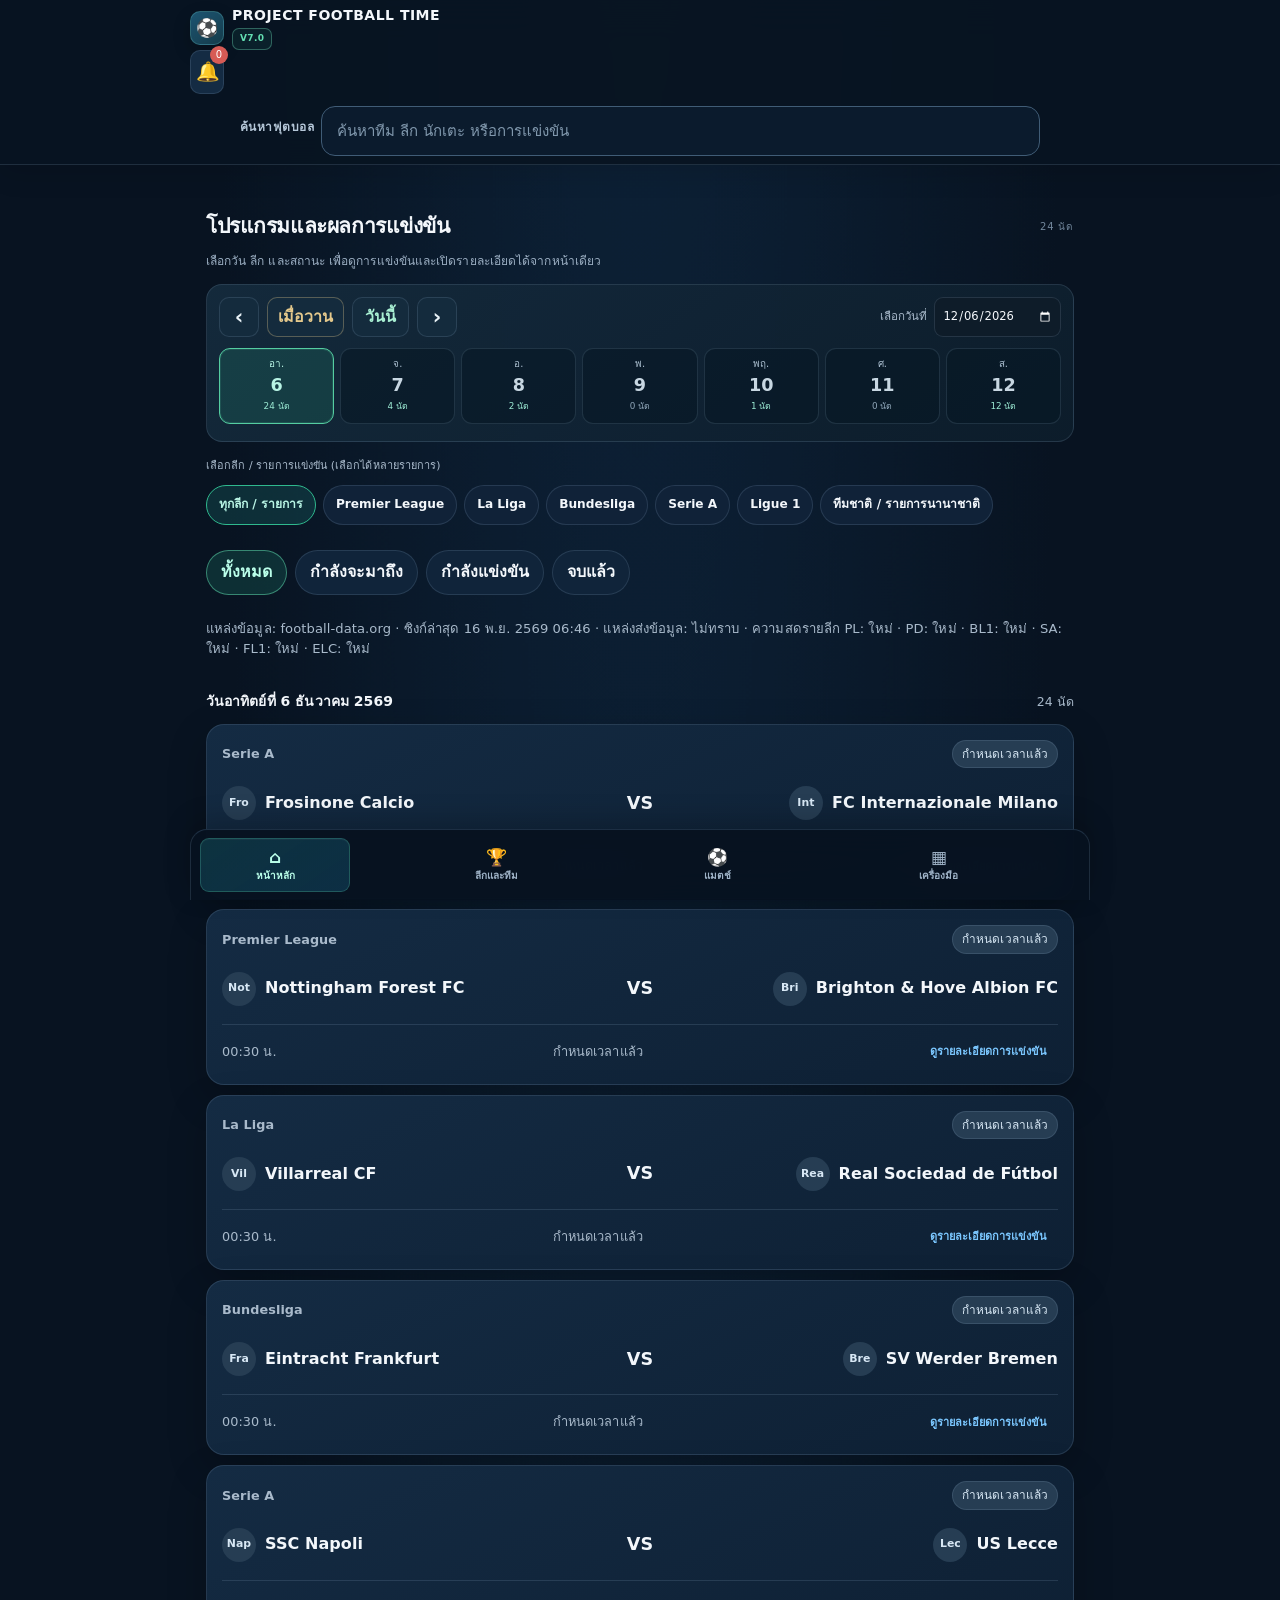
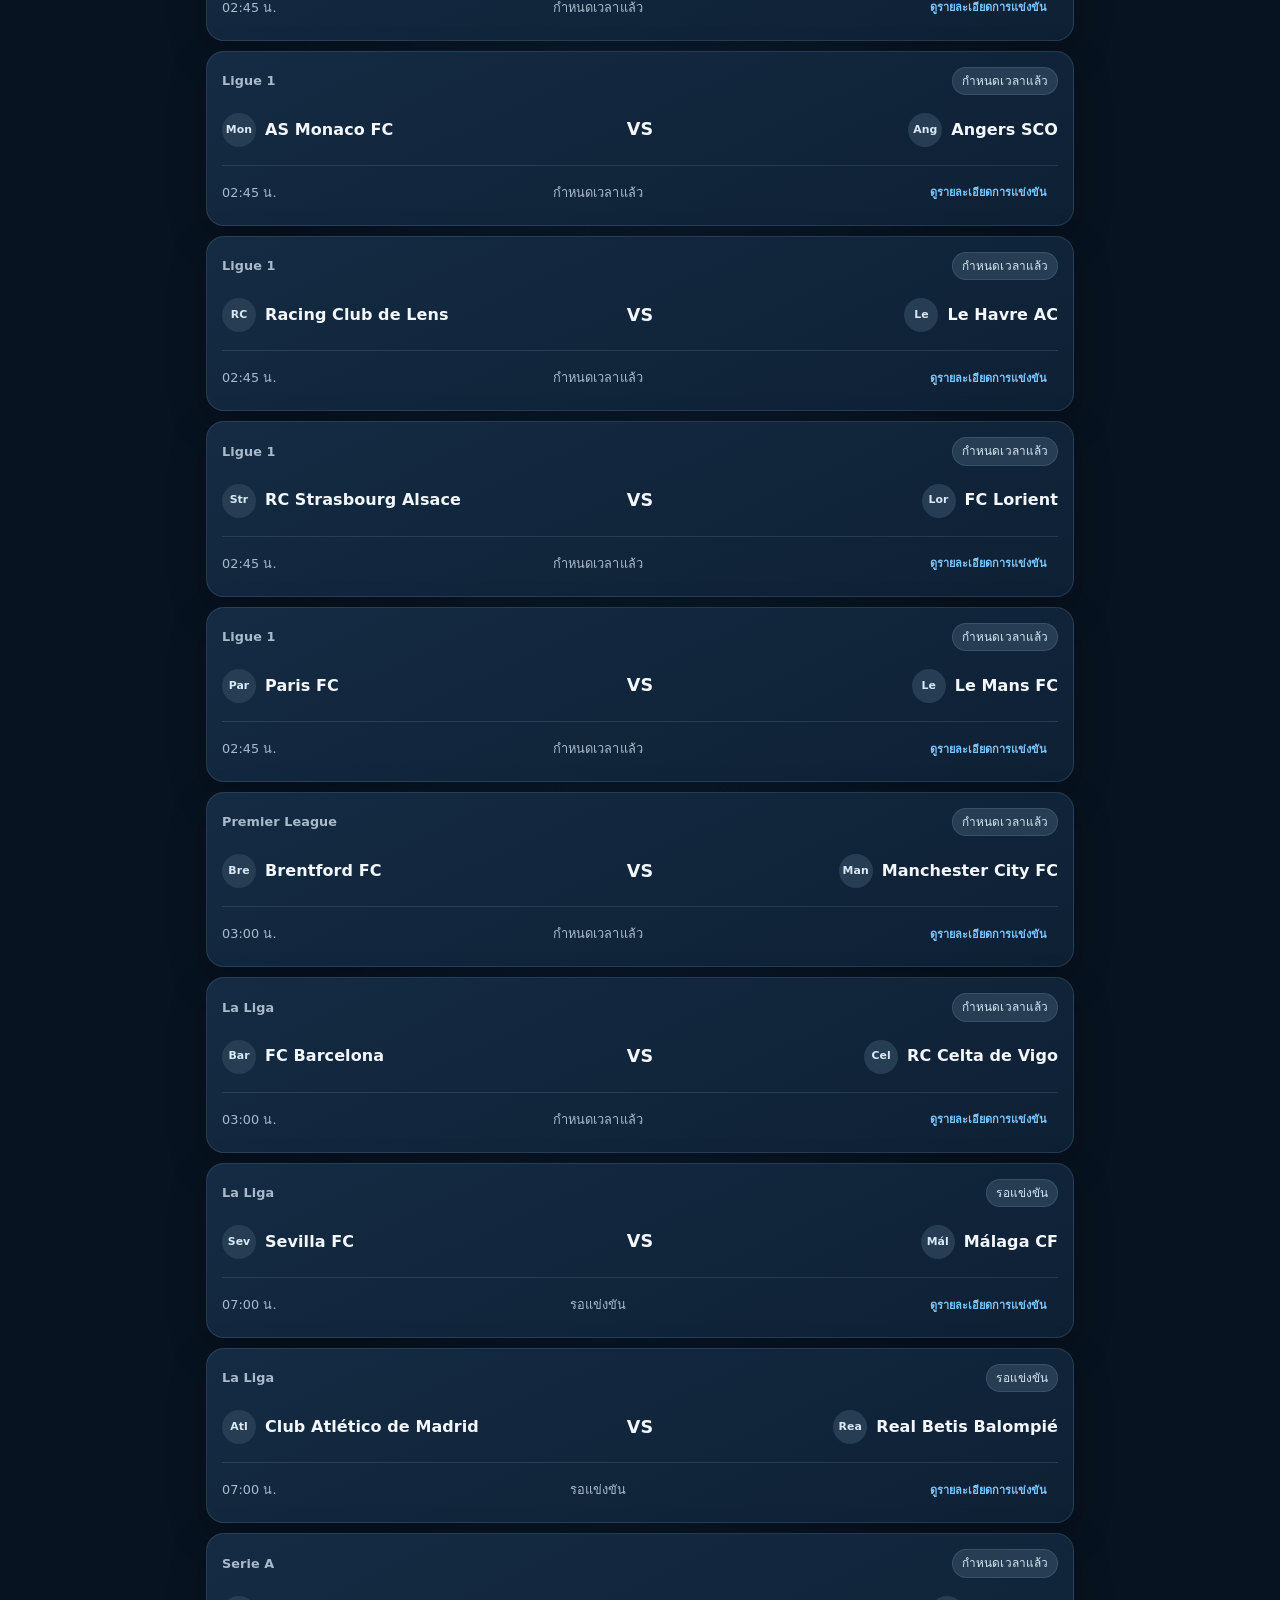
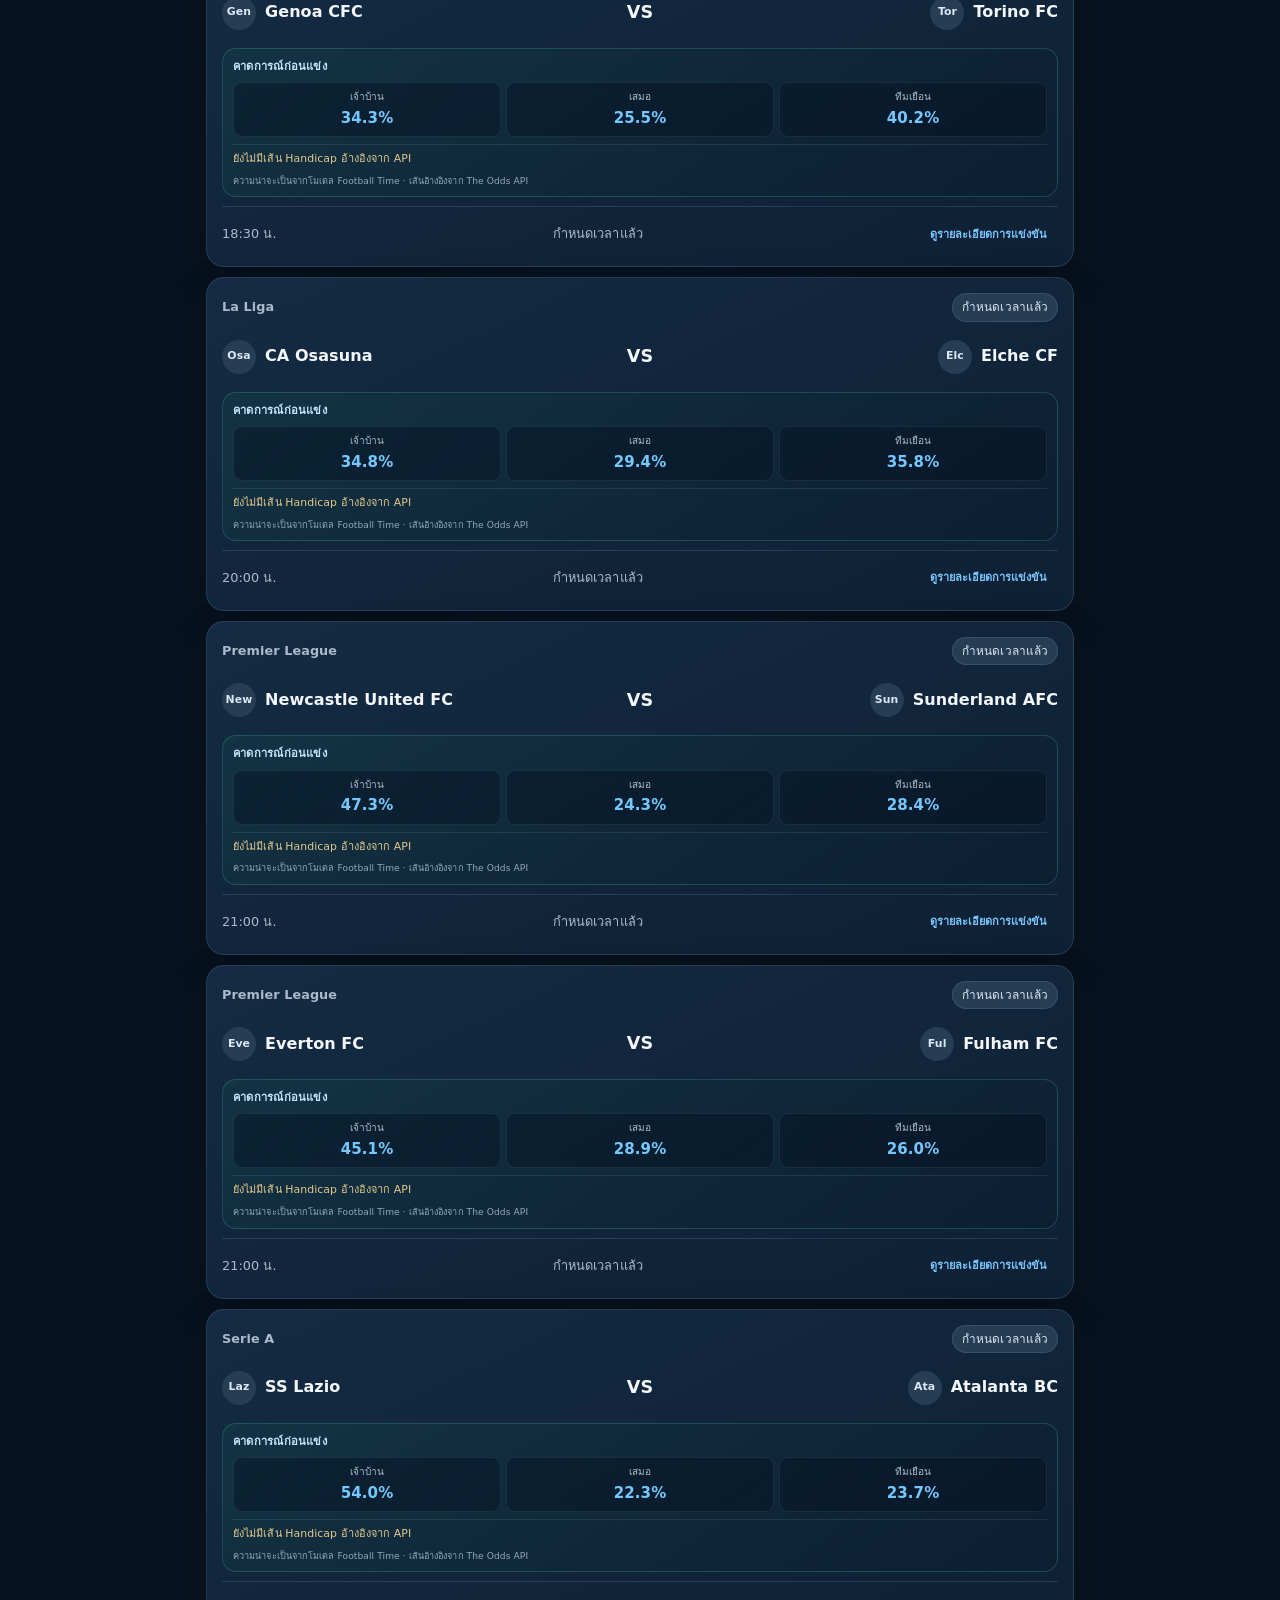
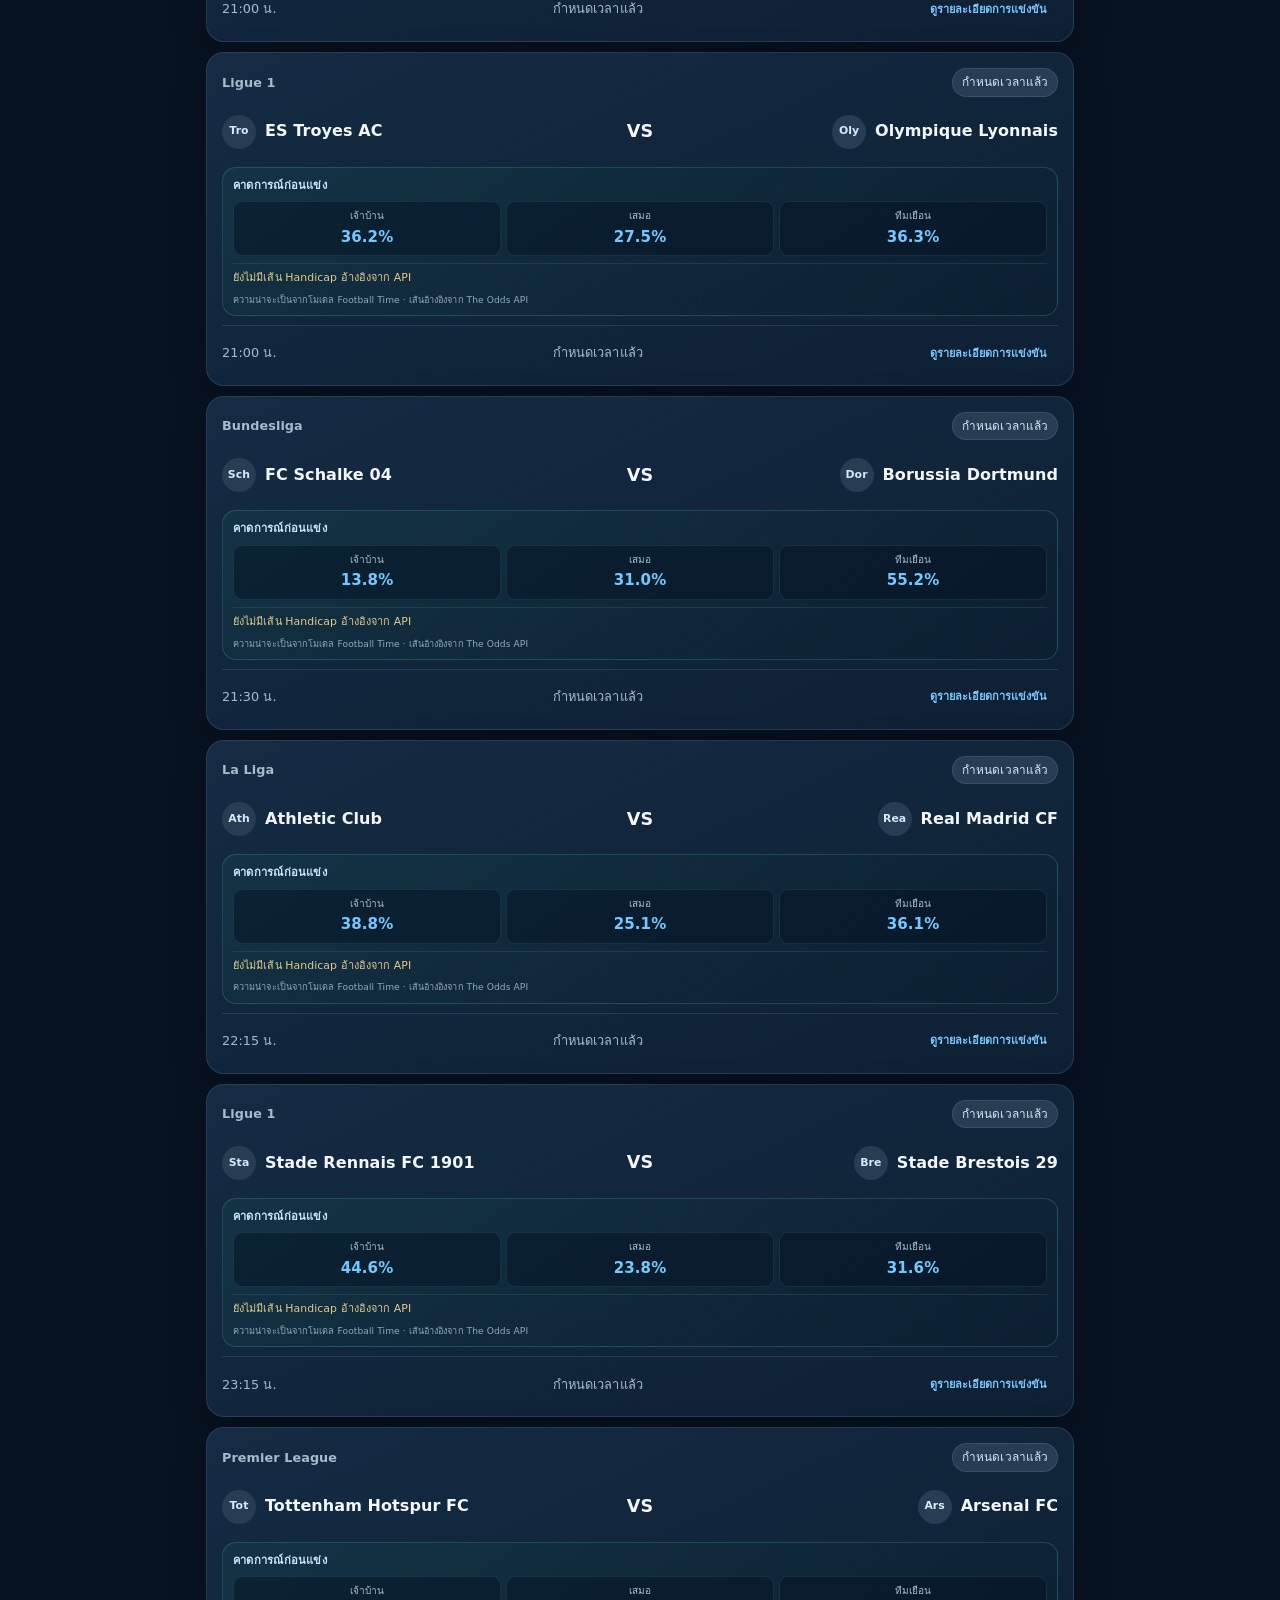
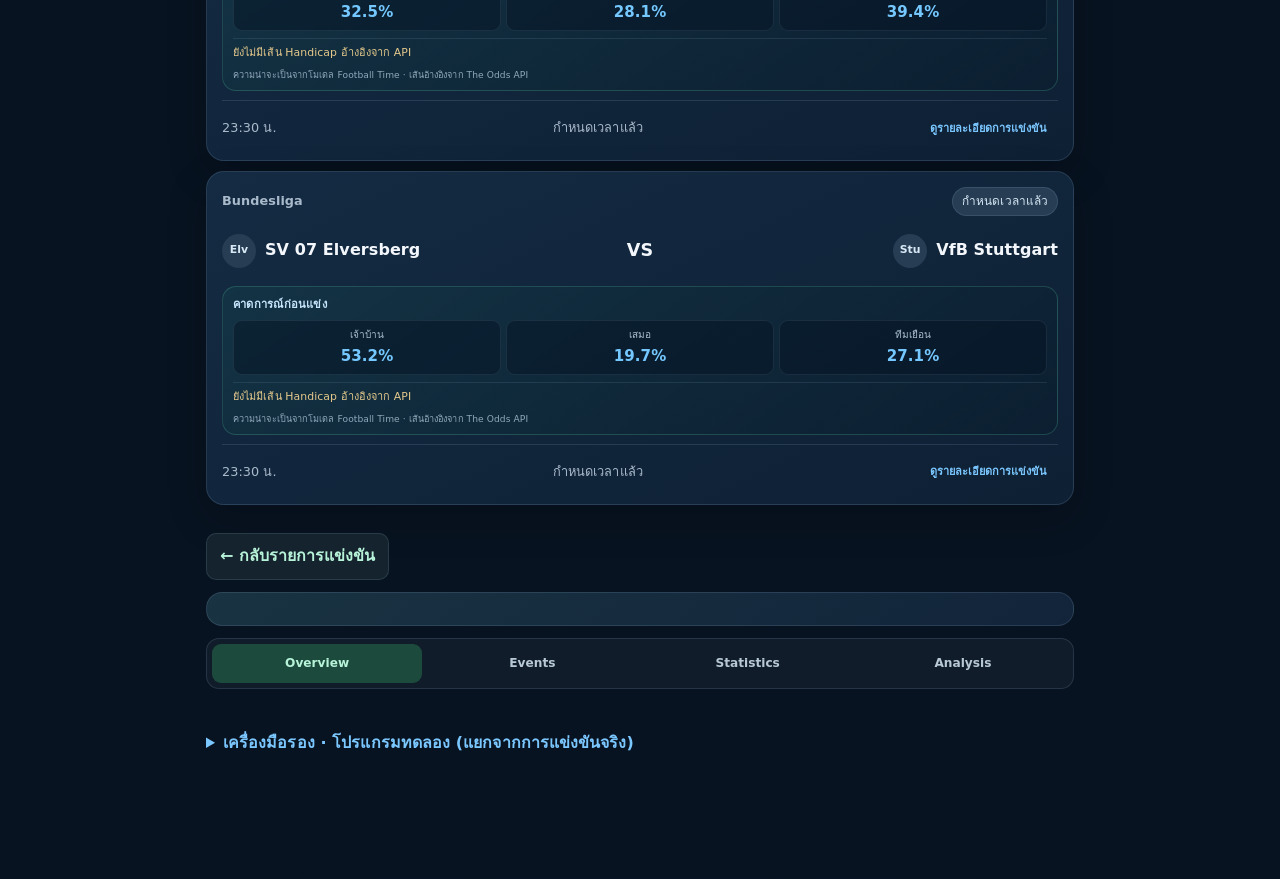
==== commit 947bb69a: "V7.0: retain hidden league and team counters for renderer compatibility" ====
--- a/index.html
+++ b/index.html
@@ -132,6 +132,7 @@
  <button data-db-tab="accuracy">ความแม่นยำ</button>
  <button data-db-tab="advanced">วิเคราะห์เชิงลึก</button>
 </div><div class="db-panel active" id="dbtab-overview"><div class="card"><div class="small">อัปเดตฐานข้อมูลล่าสุด</div><div class="value" id="dbUpdated">—</div><div class="small" id="dbSource" style="margin-top:5px">ข้อมูลจาก football-data.org</div></div>
+ <span id="leagueCount" hidden></span><span id="teamCount" hidden></span>
  <div id="leagueCards" class="league-grid" hidden></div>
  <div class="pillrow" id="leaguePicker" aria-label="เลือกลีก"></div>
   <div class="league-data-status" id="leagueDataStatus" role="status">กำลังตรวจสอบสถานะข้อมูลของลีก…</div>
--- a/css/v7-compact-ui.css
+++ b/css/v7-compact-ui.css
@@ -0,0 +1,40 @@
+/* Football Time V7.0 — compact mobile-first refinements */
+header{padding:7px max(12px,calc((100vw - 900px)/2))}
+header .brand{gap:8px;min-height:34px}
+header .logo{width:34px;height:34px;flex:0 0 34px;border-radius:10px;font-size:18px}
+header h1{font-size:14px;line-height:1.2;letter-spacing:.035em}
+header .sub{display:none}
+header .app-version{margin-top:2px;font-size:9px}
+header .pft-notification-trigger{width:34px;height:34px;min-width:34px;padding:5px;border-radius:10px}
+header .discovery-search{display:grid;grid-template-columns:auto minmax(0,1fr);align-items:center;gap:7px;max-width:620px;margin:6px auto 0;padding:0}
+header .discovery-search label{margin:0;font-size:10px;white-space:nowrap}
+header .discovery-search input{min-height:35px;height:35px;padding:6px 11px;border-radius:10px;font-size:12px}
+header .discovery-search-results{top:calc(100% + 5px)}
+#leagueCards[hidden],#teamList[hidden]{display:none!important}
+#leaguePicker{display:flex;flex-wrap:nowrap;gap:7px;overflow-x:auto;overflow-y:hidden;padding:3px 1px 9px;scroll-snap-type:x proximity;-webkit-overflow-scrolling:touch;scrollbar-width:thin}
+#leaguePicker .pill{flex:0 0 auto;scroll-snap-align:start;white-space:nowrap;min-height:34px;padding:7px 13px}
+#leaguePicker::-webkit-scrollbar{height:4px}
+#leaguePicker::-webkit-scrollbar-thumb{background:rgba(123,199,255,.35);border-radius:8px}
+.mc-match-card .mc-detail-view{margin:12px 0 0;padding:12px;border:1px solid var(--ft-border-strong);border-radius:14px;background:rgba(5,15,26,.55);scroll-margin-top:78px}
+.mc-match-card .mc-detail-toolbar{position:sticky;top:4px;z-index:1;background:rgba(8,19,33,.92);backdrop-filter:blur(10px)}
+.mc-match-card .mc-detail-back{font-size:11px;min-height:32px;padding:6px 10px}
+.mc-match-card .mc-detail-tabs{display:flex;gap:6px;overflow-x:auto;padding:8px 0}
+.mc-match-card .mc-detail-tabs button{flex:0 0 auto;white-space:nowrap}
+.mc-open-match{min-height:34px;padding:7px 11px;border-radius:10px;font-size:11px;font-weight:750}
+.discovery-favorites-card,.discovery-date-card,.discovery-star{display:none!important}
+@media(max-width:520px){
+ header{padding:6px 10px}
+ header .brand{gap:7px}
+ header .logo{width:31px;height:31px;flex-basis:31px}
+ header h1{font-size:12px}
+ header .app-version{font-size:8px}
+ header .discovery-search{margin-top:5px;gap:6px}
+ header .discovery-search label{font-size:9px}
+ header .discovery-search input{height:33px;min-height:33px;font-size:11px}
+ #leaguePicker .pill{min-height:32px;padding:6px 11px;font-size:11px}
+ .mc-match-card .mc-detail-view{padding:9px}
+}
+@media(max-width:360px){
+ header .discovery-search{grid-template-columns:1fr}
+ header .discovery-search label{display:none}
+}
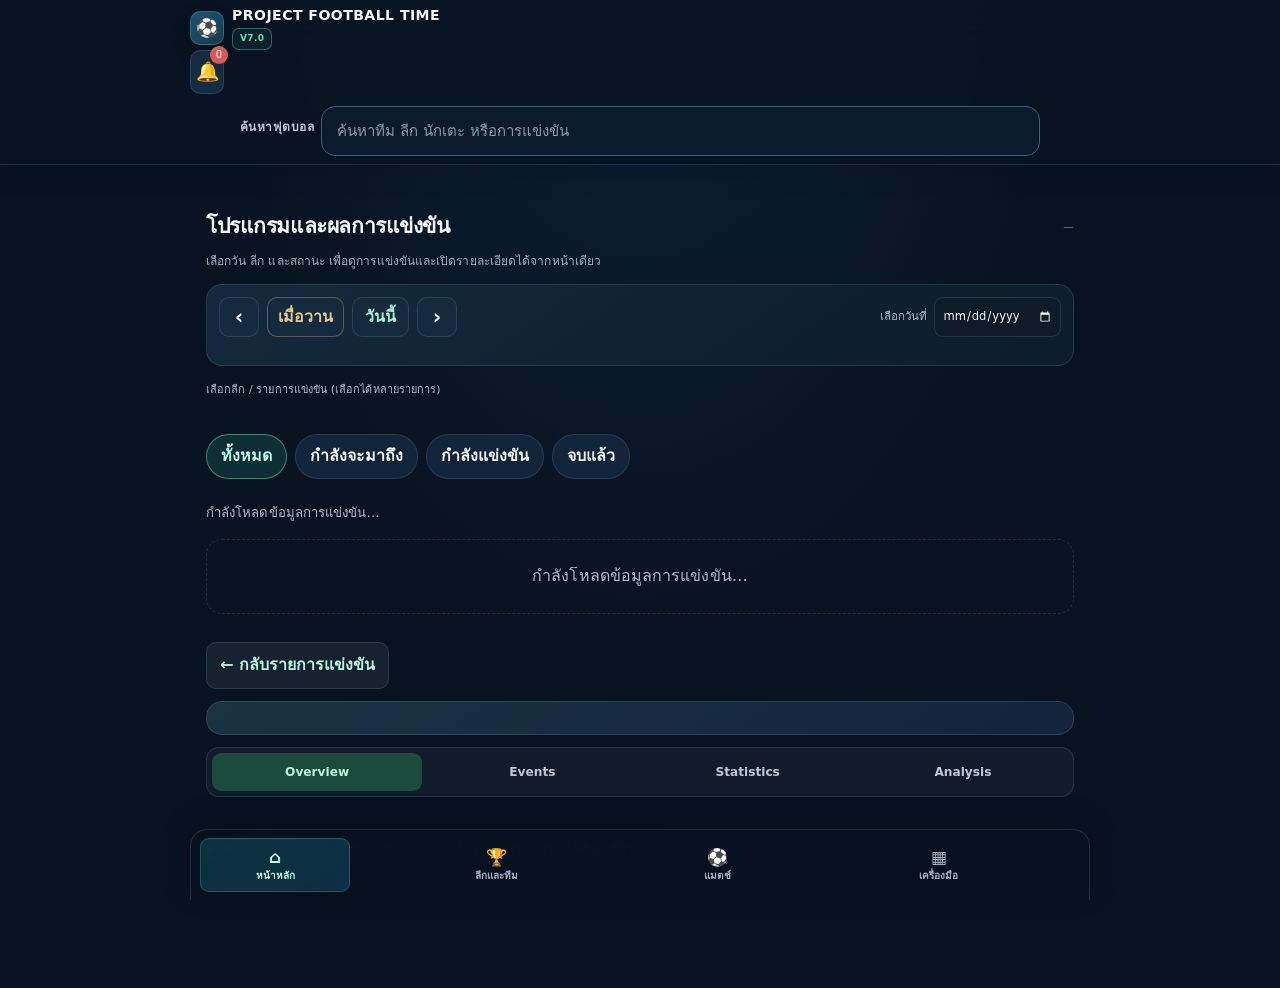
==== commit 51dfb5ce: "V7.0: align release contracts and inline detail tests" ====
--- a/index.html
+++ b/index.html
@@ -4,7 +4,7 @@
 <meta charset="utf-8">
 <meta name="viewport" content="width=device-width, initial-scale=1, viewport-fit=cover">
 <meta name="theme-color" content="#0b1420">
-<meta name="application-version" content="7.0.0">
+<meta name="application-version" content="7.0">
 <title>Project Football Time V7.0</title>
 <link rel="manifest" href="manifest.webmanifest">
 <style>
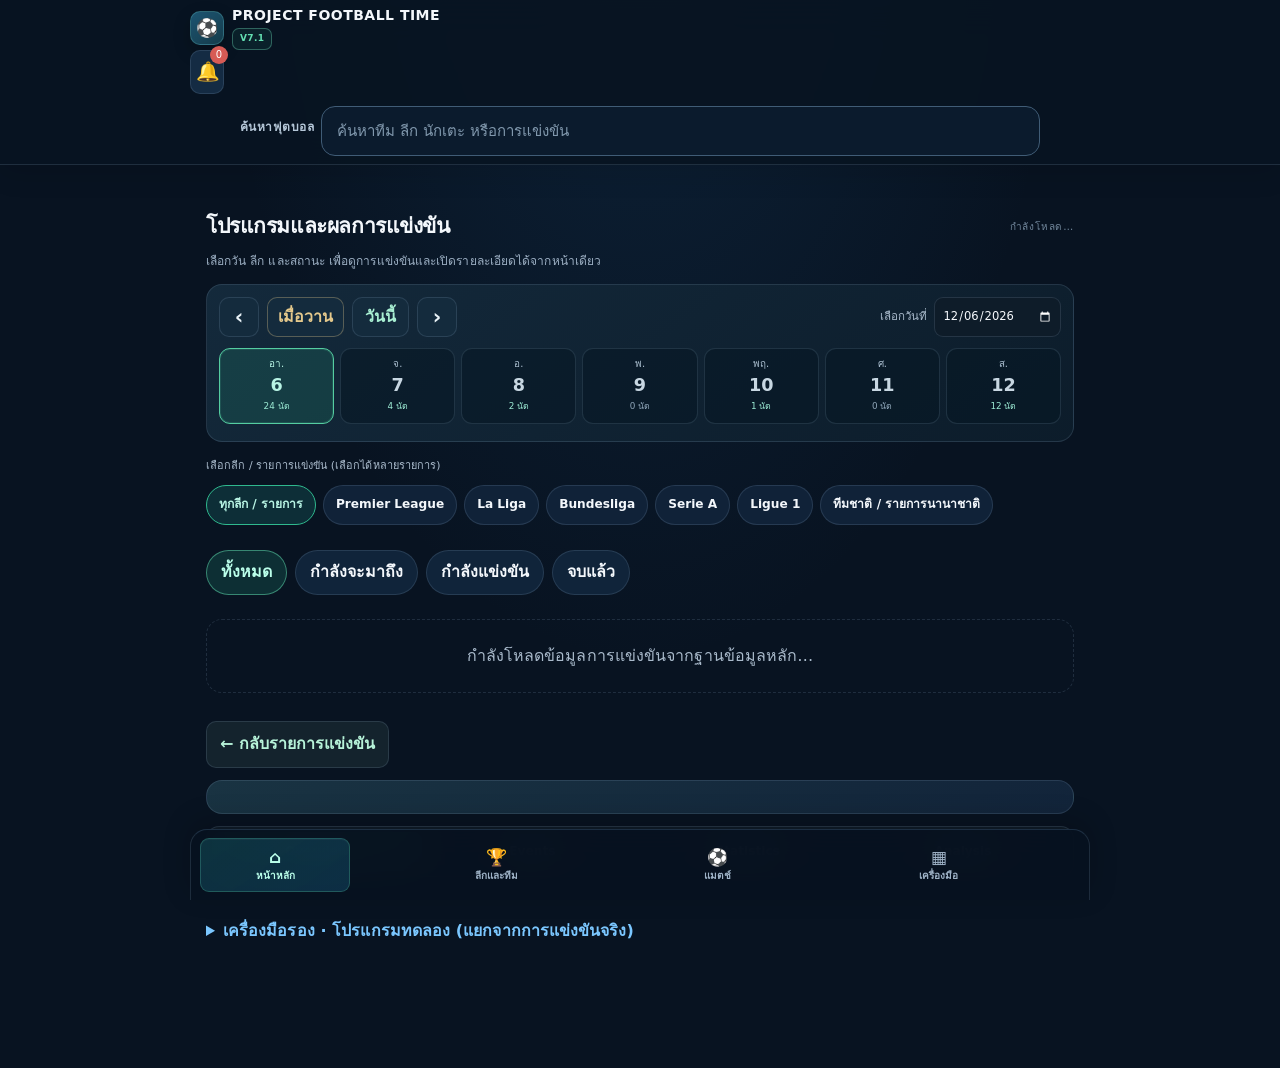
==== commit 364113c2: "V7.1: refine Match Center league selector and club logos" ====
--- a/index.html
+++ b/index.html
@@ -4,8 +4,8 @@
 <meta charset="utf-8">
 <meta name="viewport" content="width=device-width, initial-scale=1, viewport-fit=cover">
 <meta name="theme-color" content="#0b1420">
-<meta name="application-version" content="7.0">
-<title>Project Football Time V7.0</title>
+<meta name="application-version" content="7.1">
+<title>Project Football Time V7.1</title>
 <link rel="manifest" href="manifest.webmanifest">
 <style>
 :root{color-scheme:dark;--bg:#101820;--panel:#1b2934;--muted:#9aabb7;--green:#66d9a6;--gold:#e7bd72;--line:#344653}
@@ -59,7 +59,7 @@
 <link rel="stylesheet" href="./css/ui-refresh-v2.css?v=1">
 <link rel="stylesheet" href="./css/design-system.css?v=1">
 <link rel="stylesheet" href="./css/football-research.css?v=1">
-<link rel="stylesheet" href="./css/match-center.css?v=7">
+<link rel="stylesheet" href="./css/match-center.css?v=8">
 <link rel="stylesheet" href="./css/primary-navigation.css?v=2">
 <link rel="stylesheet" href="./css/analysis-refinement.css?v=1">
 <link rel="stylesheet" href="./css/notification-center.css?v=1">
@@ -71,7 +71,7 @@
 <link rel="stylesheet" href="./css/v7-compact-ui.css?v=1">
 </head>
 <body>
-<header><div class="brand"><div class="logo">⚽</div><div><h1>PROJECT FOOTBALL TIME</h1><div class="sub">MATCH CENTER · FOOTBALL DATABASE · MODEL TRACKER</div><span class="app-version">V7.0</span></div></div><button type="button" id="pftNotificationButton" class="pft-notification-trigger" aria-label="เปิดศูนย์การแจ้งเตือน" title="การแจ้งเตือน">🔔<span id="pftNotificationUnread" class="pft-notification-count"></span></button></header>
+<header><div class="brand"><div class="logo">⚽</div><div><h1>PROJECT FOOTBALL TIME</h1><div class="sub">MATCH CENTER · FOOTBALL DATABASE · MODEL TRACKER</div><span class="app-version">V7.1</span></div></div><button type="button" id="pftNotificationButton" class="pft-notification-trigger" aria-label="เปิดศูนย์การแจ้งเตือน" title="การแจ้งเตือน">🔔<span id="pftNotificationUnread" class="pft-notification-count"></span></button></header>
 <dialog id="pftNotificationDialog" class="pft-notification-dialog" aria-labelledby="pftNotificationTitle"><div class="pft-notification-head"><h2 id="pftNotificationTitle">การแจ้งเตือน</h2><div class="pft-notification-actions"><button type="button" id="pftNotificationClear">ล้างทั้งหมด</button><button type="button" id="pftNotificationClose" aria-label="ปิด">ปิด</button></div></div><div id="pftNotificationList" class="pft-notification-list"></div></dialog><div id="pftToastRoot" class="pft-toast-root" aria-live="polite" aria-atomic="false"></div>
 <main id="main">
 <section id="home" class="page active">
@@ -96,7 +96,6 @@
    <button type="button" class="mc-filter" data-match-filter="live" aria-pressed="false">กำลังแข่งขัน</button>
    <button type="button" class="mc-filter" data-match-filter="finished" aria-pressed="false">จบแล้ว</button>
   </div>
-  <div class="mc-data-line"><span id="matchCenterDataState">กำลังรอฐานข้อมูลฟุตบอล</span></div>
   <div id="matchCenterMatches" aria-live="polite"><div class="mc-empty">กำลังโหลดข้อมูลการแข่งขันจากฐานข้อมูลหลัก…</div></div>
   <section id="unifiedMatchDetail" class="mc-detail-view" aria-live="polite" hidden>
     <div class="mc-detail-toolbar"><button type="button" id="mcDetailBack" class="mc-detail-back">← กลับรายการแข่งขัน</button><span id="mcDetailCompetition" class="mc-detail-competition"></span></div>
